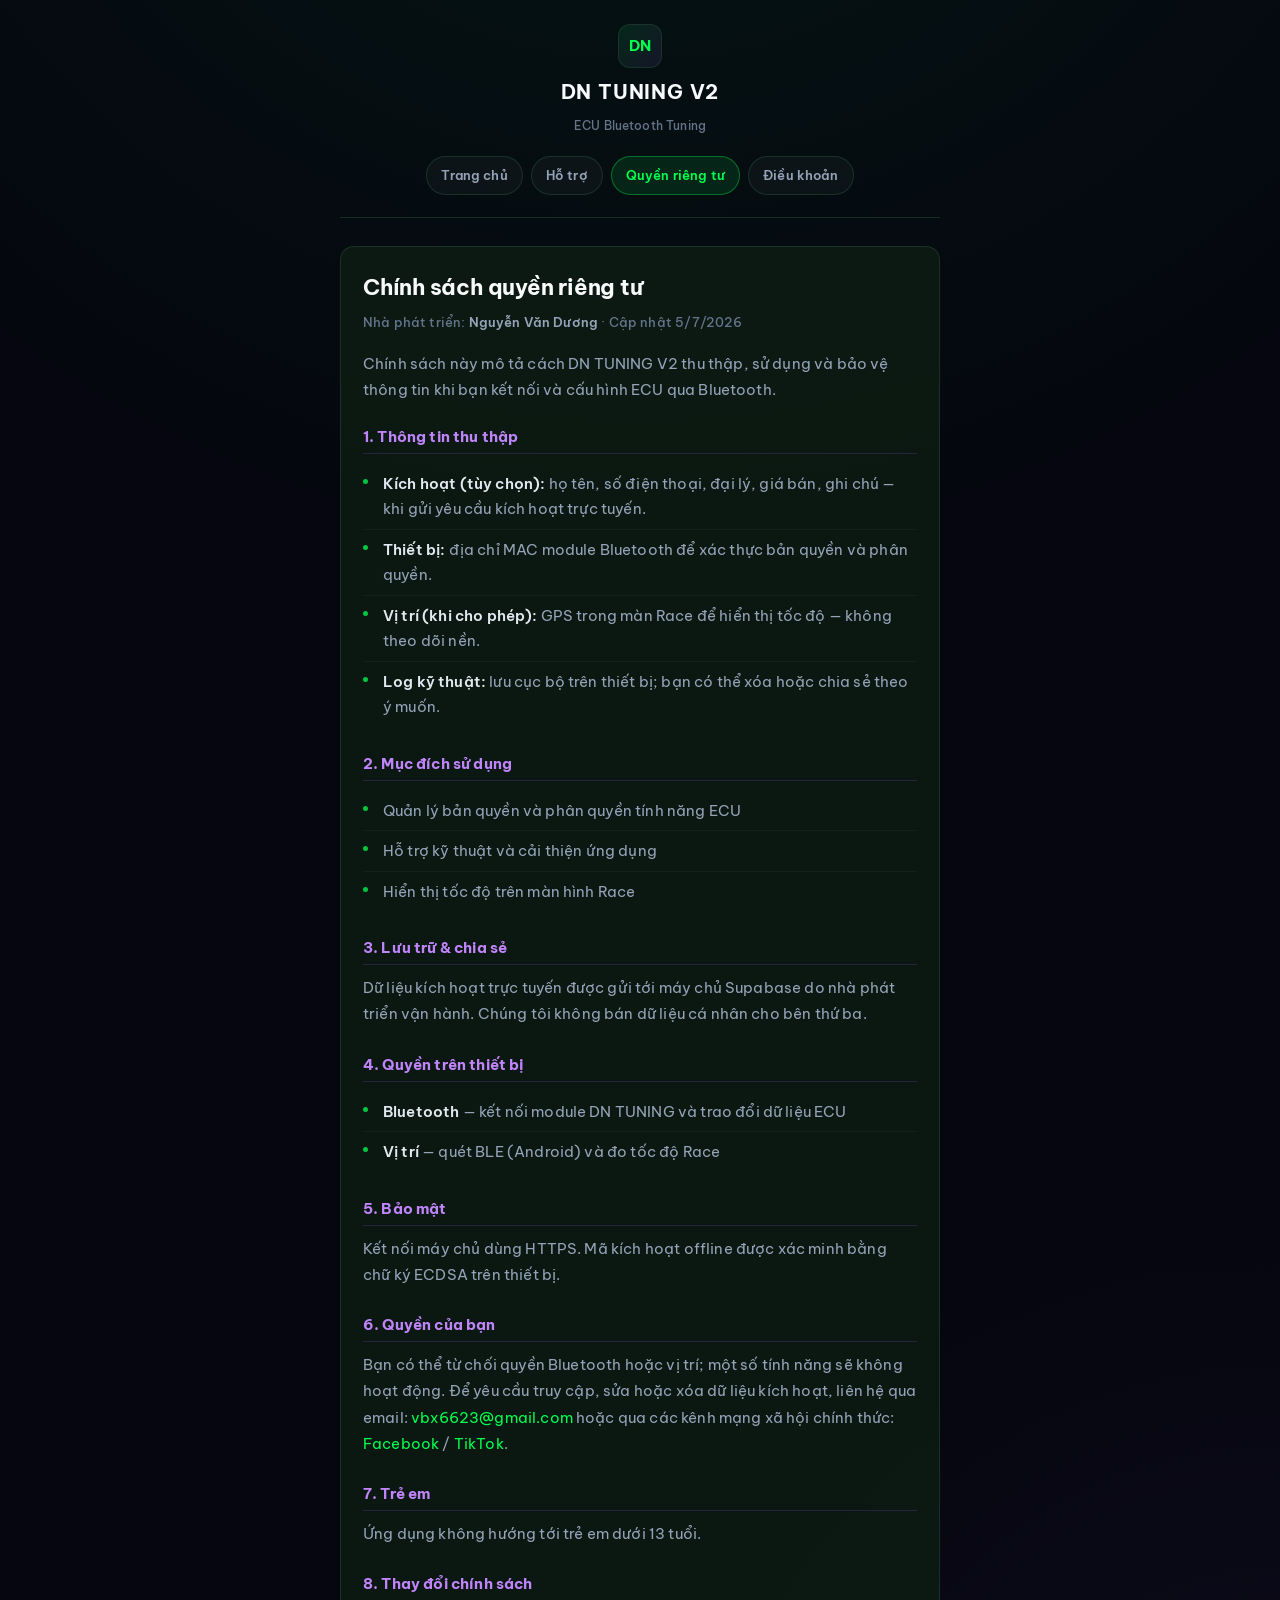
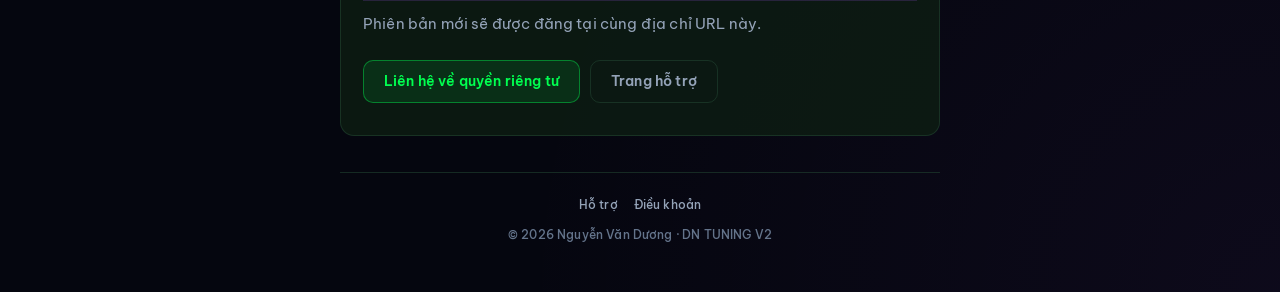
==== privacy-policy.html @ cc3b2eee "feat(social): add Facebook and TikTok links to legal and support pages" ====
<!DOCTYPE html>
<html lang="vi">
<head>
  <meta charset="UTF-8" />
  <meta name="viewport" content="width=device-width, initial-scale=1" />
  <meta name="description" content="Chính sách quyền riêng tư — DN TUNING V2" />
  <title>Chính sách quyền riêng tư — DN TUNING V2</title>
  <link rel="stylesheet" href="assets/style.css" />
</head>
<body>
  <div class="wrap">
    <header class="site-header">
      <a href="index.html" class="brand">
        <div class="brand-mark">DN</div>
        <span class="brand-name">DN TUNING V2</span>
        <span class="brand-tag">ECU Bluetooth Tuning</span>
      </a>
      <nav class="nav">
        <a href="index.html">Trang chủ</a>
        <a href="support.html">Hỗ trợ</a>
        <a href="privacy-policy.html" class="active">Quyền riêng tư</a>
        <a href="terms-of-use.html">Điều khoản</a>
      </nav>
    </header>

    <main class="card">
      <h1 class="page-title">Chính sách quyền riêng tư</h1>
      <p class="meta">Nhà phát triển: <strong>Nguyễn Văn Dương</strong> · Cập nhật 5/7/2026</p>
      <p class="lead">
        Chính sách này mô tả cách DN TUNING V2 thu thập, sử dụng và bảo vệ thông tin
        khi bạn kết nối và cấu hình ECU qua Bluetooth.
      </p>

      <h2>1. Thông tin thu thập</h2>
      <ul>
        <li><strong>Kích hoạt (tùy chọn):</strong> họ tên, số điện thoại, đại lý, giá bán, ghi chú — khi gửi yêu cầu kích hoạt trực tuyến.</li>
        <li><strong>Thiết bị:</strong> địa chỉ MAC module Bluetooth để xác thực bản quyền và phân quyền.</li>
        <li><strong>Vị trí (khi cho phép):</strong> GPS trong màn Race để hiển thị tốc độ — không theo dõi nền.</li>
        <li><strong>Log kỹ thuật:</strong> lưu cục bộ trên thiết bị; bạn có thể xóa hoặc chia sẻ theo ý muốn.</li>
      </ul>

      <h2>2. Mục đích sử dụng</h2>
      <ul>
        <li>Quản lý bản quyền và phân quyền tính năng ECU</li>
        <li>Hỗ trợ kỹ thuật và cải thiện ứng dụng</li>
        <li>Hiển thị tốc độ trên màn hình Race</li>
      </ul>

      <h2>3. Lưu trữ &amp; chia sẻ</h2>
      <p>
        Dữ liệu kích hoạt trực tuyến được gửi tới máy chủ Supabase do nhà phát triển vận hành.
        Chúng tôi không bán dữ liệu cá nhân cho bên thứ ba.
      </p>

      <h2>4. Quyền trên thiết bị</h2>
      <ul>
        <li><strong>Bluetooth</strong> — kết nối module DN TUNING và trao đổi dữ liệu ECU</li>
        <li><strong>Vị trí</strong> — quét BLE (Android) và đo tốc độ Race</li>
      </ul>

      <h2>5. Bảo mật</h2>
      <p>
        Kết nối máy chủ dùng HTTPS. Mã kích hoạt offline được xác minh bằng chữ ký ECDSA trên thiết bị.
      </p>

      <h2>6. Quyền của bạn</h2>
      <p>
        Bạn có thể từ chối quyền Bluetooth hoặc vị trí; một số tính năng sẽ không hoạt động.
        Để yêu cầu truy cập, sửa hoặc xóa dữ liệu kích hoạt, liên hệ qua email:
        <a href="mailto:vbx6623@gmail.com">vbx6623@gmail.com</a> hoặc qua các kênh mạng xã hội chính thức:
        <a href="https://www.facebook.com/share/1Fj2tzWj4P/?mibextid=wwXIfr" target="_blank">Facebook</a> / 
        <a href="https://www.tiktok.com/@duongthatthax?_r=1&_t=ZS-97rjvl7gV2O" target="_blank">TikTok</a>.
      </p>

      <h2>7. Trẻ em</h2>
      <p>Ứng dụng không hướng tới trẻ em dưới 13 tuổi.</p>

      <h2>8. Thay đổi chính sách</h2>
      <p>Phiên bản mới sẽ được đăng tại cùng địa chỉ URL này.</p>

      <div class="cta-row">
        <a class="btn btn-primary" href="mailto:vbx6623@gmail.com?subject=DN%20TUNING%20V2%20%E2%80%94%20Privacy">Liên hệ về quyền riêng tư</a>
        <a class="btn btn-ghost" href="support.html">Trang hỗ trợ</a>
      </div>
    </main>

    <footer class="site-footer">
      <div class="footer-links">
        <a href="support.html">Hỗ trợ</a>
        <a href="terms-of-use.html">Điều khoản</a>
      </div>
      © 2026 Nguyễn Văn Dương · DN TUNING V2
    </footer>
  </div>
</body>
</html>
---- assets/style.css ----
@import url("https://fonts.googleapis.com/css2?family=Be+Vietnam+Pro:ital,wght@0,400;0,500;0,600;0,700;1,400&display=swap");

:root {
  --bg: #05060f;
  --bg-card: rgba(13, 28, 19, 0.88);
  --border: rgba(35, 72, 51, 0.55);
  --text: #e2e8f0;
  --text-muted: #94a3b8;
  --text-dim: #64748b;
  --green: #00ff50;
  --green-dim: rgba(0, 255, 80, 0.1);
  --purple: #a855f7;
  --purple-dim: rgba(168, 85, 247, 0.1);
  --radius: 14px;
  --max: 640px;
}

*, *::before, *::after { box-sizing: border-box; }

html {
  scroll-behavior: smooth;
  -webkit-text-size-adjust: 100%;
}

body {
  margin: 0;
  min-height: 100vh;
  font-family: "Be Vietnam Pro", system-ui, -apple-system, "Segoe UI", sans-serif;
  font-size: 16px;
  font-weight: 400;
  line-height: 1.75;
  letter-spacing: 0.01em;
  color: var(--text);
  background: var(--bg);
  background-image:
    radial-gradient(ellipse 80% 50% at 50% -20%, rgba(0, 255, 80, 0.07), transparent),
    radial-gradient(ellipse 60% 40% at 100% 100%, rgba(168, 85, 247, 0.05), transparent);
  -webkit-font-smoothing: antialiased;
  -moz-osx-font-smoothing: grayscale;
  text-rendering: optimizeLegibility;
}

a {
  color: var(--green);
  text-decoration: none;
  transition: color 0.15s, opacity 0.15s;
}
a:hover { color: #4ade80; text-decoration: underline; }

.wrap {
  max-width: var(--max);
  margin: 0 auto;
  padding: 0 20px 48px;
}

/* ── Header ── */
.site-header {
  padding: 24px 0 18px;
  text-align: center;
  border-bottom: 1px solid var(--border);
  margin-bottom: 28px;
}

.brand {
  display: inline-flex;
  flex-direction: column;
  align-items: center;
  gap: 6px;
  text-decoration: none;
  color: inherit;
}
.brand:hover { text-decoration: none; opacity: 1; }

.brand-mark {
  width: 44px;
  height: 44px;
  border-radius: 12px;
  background: linear-gradient(135deg, var(--green-dim), var(--purple-dim));
  border: 1px solid var(--border);
  display: flex;
  align-items: center;
  justify-content: center;
  font-size: 15px;
  font-weight: 700;
  color: var(--green);
  letter-spacing: -0.5px;
}

.brand-name {
  font-size: 1.25rem;
  font-weight: 700;
  letter-spacing: 0.04em;
  color: #f8fafc;
}
.brand-tag {
  font-size: 0.75rem;
  font-weight: 500;
  color: var(--text-dim);
}

/* ── Nav ── */
.nav {
  display: flex;
  flex-wrap: wrap;
  gap: 8px;
  justify-content: center;
  margin: 20px 0 4px;
}
.nav a {
  padding: 7px 14px;
  border-radius: 999px;
  font-size: 0.8125rem;
  font-weight: 600;
  color: var(--text-muted);
  background: rgba(255, 255, 255, 0.03);
  border: 1px solid var(--border);
  text-decoration: none;
}
.nav a:hover,
.nav a.active {
  color: var(--green);
  border-color: rgba(0, 255, 80, 0.35);
  background: var(--green-dim);
  text-decoration: none;
}

/* ── Card ── */
.card {
  background: var(--bg-card);
  border: 1px solid var(--border);
  border-radius: var(--radius);
  padding: 26px 22px;
  margin-bottom: 20px;
}

.page-title {
  font-size: 1.375rem;
  font-weight: 700;
  color: #f8fafc;
  margin: 0 0 10px;
  line-height: 1.35;
  letter-spacing: -0.01em;
}

.meta {
  font-size: 0.8125rem;
  font-weight: 500;
  color: var(--text-dim);
  margin: 0 0 18px;
  line-height: 1.6;
}
.meta strong { color: var(--text-muted); font-weight: 600; }

.lead {
  font-size: 0.9375rem;
  font-weight: 400;
  color: var(--text-muted);
  margin: 0 0 22px;
  line-height: 1.75;
}

h2 {
  font-size: 0.9375rem;
  font-weight: 700;
  color: #c084fc;
  margin: 26px 0 10px;
  padding-bottom: 6px;
  border-bottom: 1px solid rgba(168, 85, 247, 0.18);
  line-height: 1.4;
}
h2:first-of-type { margin-top: 0; }

p {
  margin: 0 0 14px;
  color: var(--text-muted);
  font-size: 0.9375rem;
  line-height: 1.75;
}

ul {
  margin: 0 0 16px;
  padding: 0;
  list-style: none;
}
ul li {
  position: relative;
  padding: 7px 0 7px 20px;
  color: var(--text-muted);
  font-size: 0.9375rem;
  line-height: 1.7;
  border-bottom: 1px solid rgba(255, 255, 255, 0.04);
}
ul li:last-child { border-bottom: none; }
ul li::before {
  content: "";
  position: absolute;
  left: 0;
  top: 15px;
  width: 5px;
  height: 5px;
  border-radius: 50%;
  background: var(--green);
  opacity: 0.75;
}
ul li strong { color: var(--text); font-weight: 600; }

/* ── Home link cards ── */
.link-grid {
  display: grid;
  gap: 10px;
  margin: 22px 0;
}
@media (min-width: 480px) {
  .link-grid { grid-template-columns: 1fr 1fr; }
}

.link-card {
  display: block;
  padding: 16px 18px;
  border-radius: 12px;
  border: 1px solid var(--border);
  background: rgba(255, 255, 255, 0.02);
  text-decoration: none;
  transition: border-color 0.15s, background 0.15s;
}
.link-card:hover {
  border-color: rgba(0, 255, 80, 0.35);
  background: var(--green-dim);
  text-decoration: none;
}
.link-card-title {
  font-size: 0.9375rem;
  font-weight: 700;
  color: #f1f5f9;
  margin-bottom: 4px;
  line-height: 1.4;
}
.link-card-desc {
  font-size: 0.8125rem;
  font-weight: 400;
  color: var(--text-dim);
  line-height: 1.55;
}

/* ── Buttons ── */
.cta-row {
  display: flex;
  flex-wrap: wrap;
  gap: 10px;
  margin: 22px 0 6px;
}
.btn {
  display: inline-flex;
  align-items: center;
  justify-content: center;
  padding: 11px 20px;
  border-radius: 10px;
  font-family: inherit;
  font-size: 0.875rem;
  font-weight: 600;
  line-height: 1.4;
  text-decoration: none;
  transition: background 0.15s, border-color 0.15s;
  cursor: pointer;
}
.btn:hover { text-decoration: none; }
.btn-primary {
  background: var(--green-dim);
  border: 1px solid rgba(0, 255, 80, 0.4);
  color: var(--green);
}
.btn-primary:hover {
  background: rgba(0, 255, 80, 0.16);
  border-color: rgba(0, 255, 80, 0.55);
  color: #4ade80;
}
.btn-ghost {
  background: transparent;
  border: 1px solid var(--border);
  color: var(--text-muted);
}
.btn-ghost:hover {
  border-color: rgba(148, 163, 184, 0.4);
  color: var(--text);
}

.info-box {
  padding: 14px 16px;
  border-radius: 10px;
  background: var(--purple-dim);
  border: 1px solid rgba(168, 85, 247, 0.22);
  font-size: 0.875rem;
  font-weight: 400;
  color: var(--text-muted);
  line-height: 1.7;
  margin: 16px 0;
}
.info-box strong { color: #c084fc; font-weight: 600; }

/* ── Footer ── */
.site-footer {
  margin-top: 36px;
  padding-top: 22px;
  border-top: 1px solid var(--border);
  text-align: center;
  font-size: 0.75rem;
  font-weight: 500;
  color: var(--text-dim);
  line-height: 1.6;
}
.site-footer a { color: var(--text-muted); }
.footer-links {
  display: flex;
  flex-wrap: wrap;
  justify-content: center;
  gap: 6px 16px;
  margin-bottom: 10px;
}
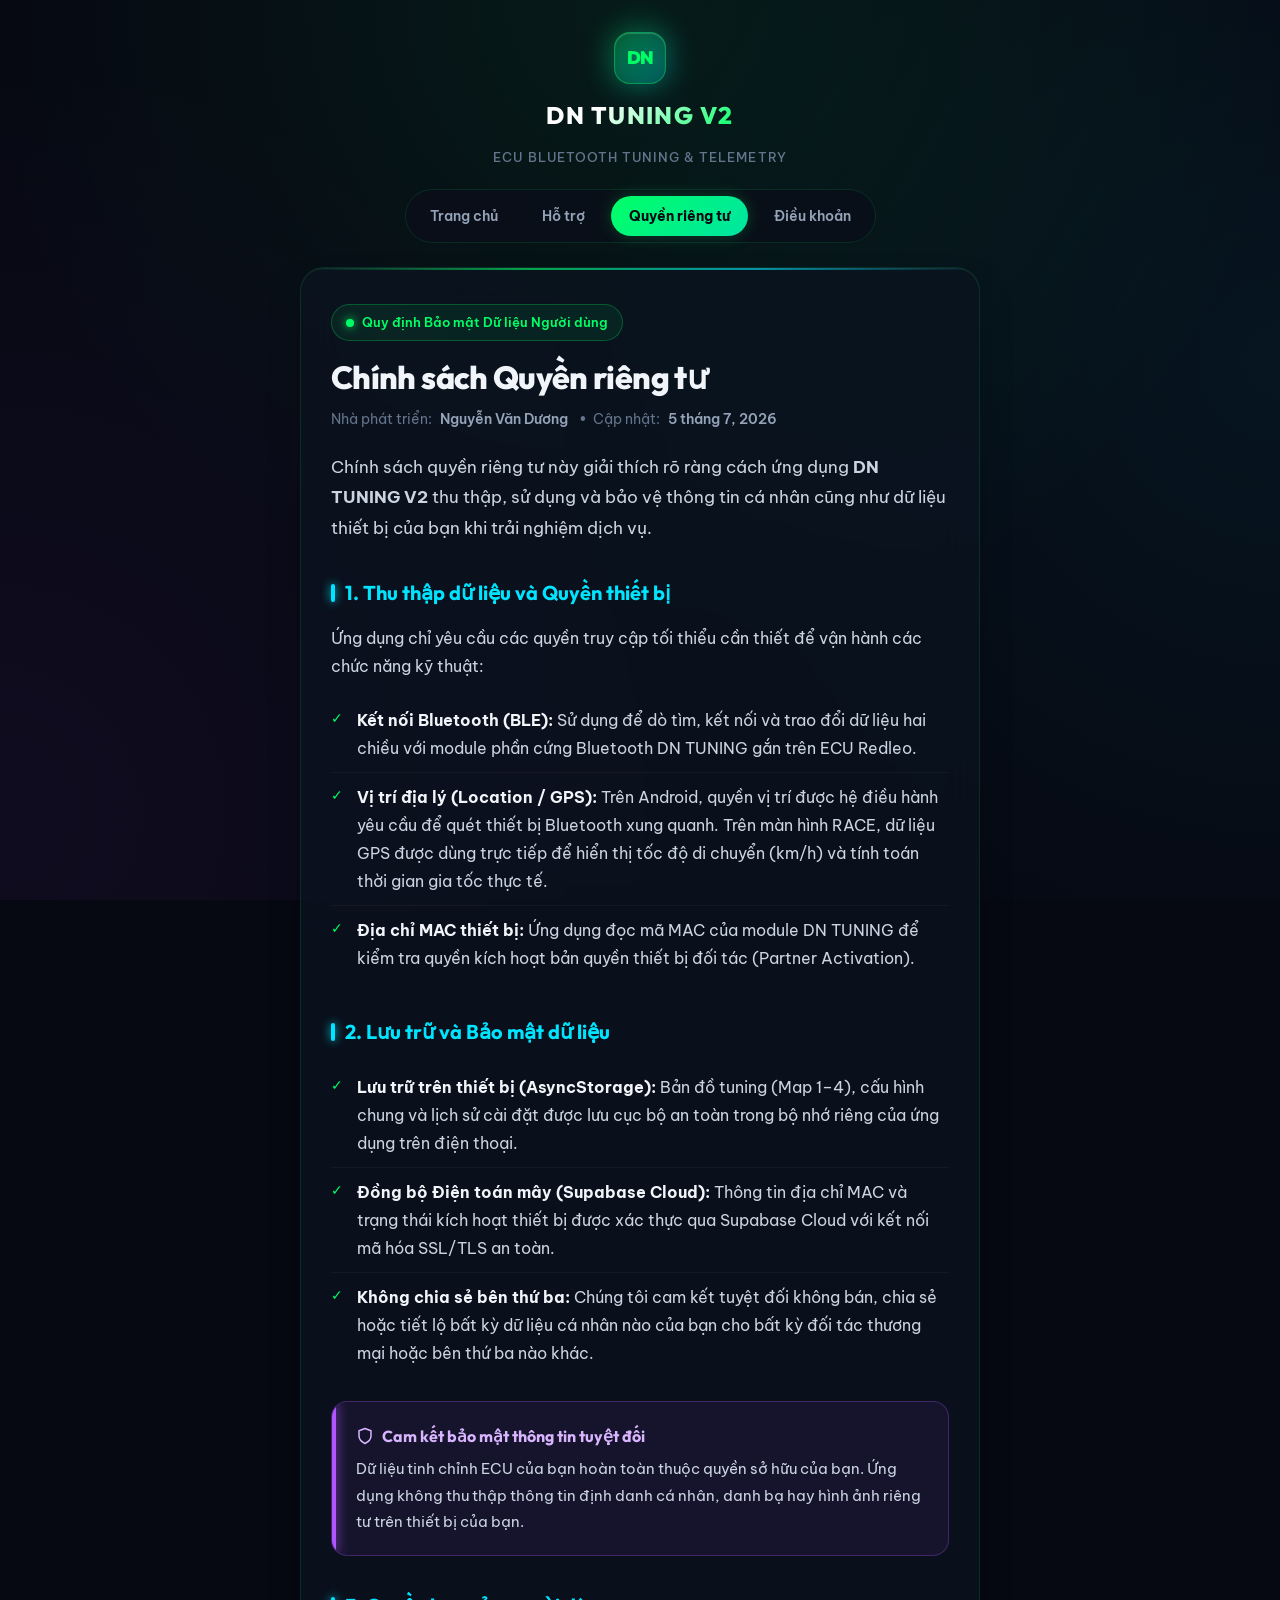
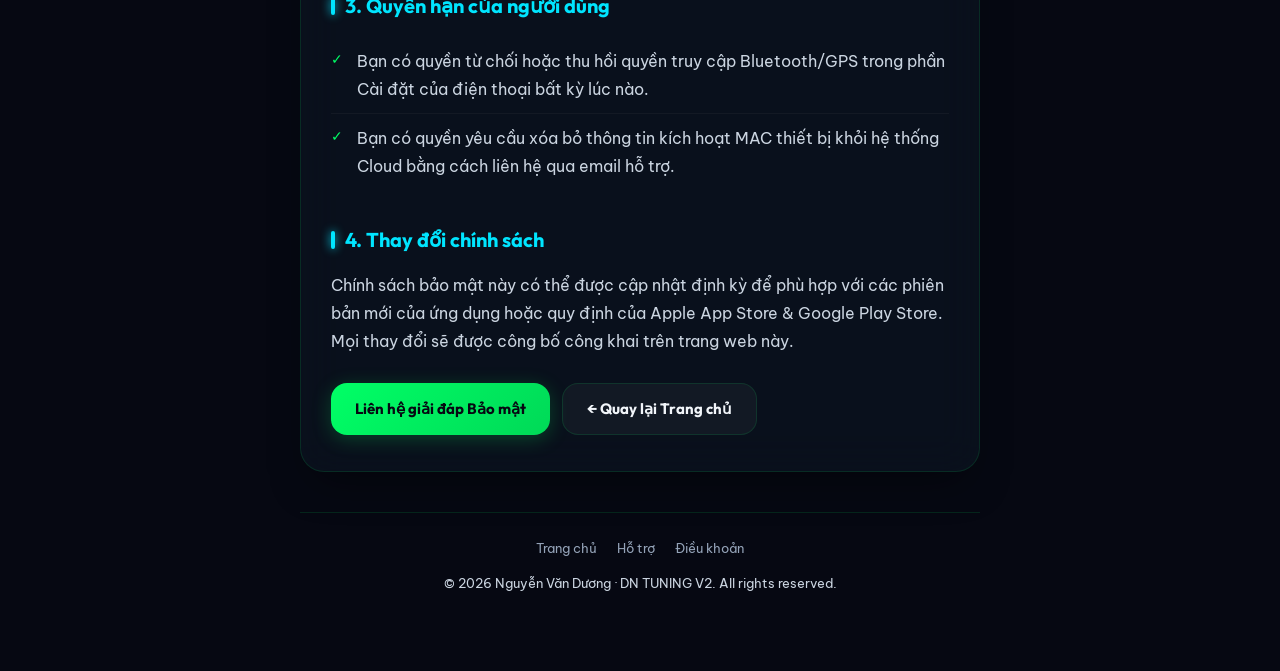
==== commit 1ce64872: "style(legal): redesign legal site with Cyberpunk Dark Mode, glassmorphism, and responsive typography" ====
--- a/privacy-policy.html
+++ b/privacy-policy.html
@@ -2,18 +2,21 @@
 <html lang="vi">
 <head>
   <meta charset="UTF-8" />
-  <meta name="viewport" content="width=device-width, initial-scale=1" />
-  <meta name="description" content="Chính sách quyền riêng tư — DN TUNING V2" />
-  <title>Chính sách quyền riêng tư — DN TUNING V2</title>
+  <meta name="viewport" content="width=device-width, initial-scale=1.0" />
+  <meta name="description" content="Chính sách quyền riêng tư và quy định bảo mật dữ liệu — DN TUNING V2" />
+  <title>Chính sách Quyền riêng tư — DN TUNING V2</title>
   <link rel="stylesheet" href="assets/style.css" />
 </head>
 <body>
   <div class="wrap">
     <header class="site-header">
       <a href="index.html" class="brand">
-        <div class="brand-mark">DN</div>
+        <div class="brand-mark-wrapper">
+          <div class="brand-mark-glow"></div>
+          <div class="brand-mark">DN</div>
+        </div>
         <span class="brand-name">DN TUNING V2</span>
-        <span class="brand-tag">ECU Bluetooth Tuning</span>
+        <span class="brand-tag">ECU Bluetooth Tuning &amp; Telemetry</span>
       </a>
       <nav class="nav">
         <a href="index.html">Trang chủ</a>
@@ -24,72 +27,89 @@
     </header>
 
     <main class="card">
-      <h1 class="page-title">Chính sách quyền riêng tư</h1>
-      <p class="meta">Nhà phát triển: <strong>Nguyễn Văn Dương</strong> · Cập nhật 5/7/2026</p>
-      <p class="lead">
-        Chính sách này mô tả cách DN TUNING V2 thu thập, sử dụng và bảo vệ thông tin
-        khi bạn kết nối và cấu hình ECU qua Bluetooth.
+      <div class="status-badge">
+        <div class="status-dot"></div>
+        <span>Quy định Bảo mật Dữ liệu Người dùng</span>
+      </div>
+
+      <h1 class="page-title">Chính sách Quyền riêng tư</h1>
+      <p class="meta">
+        Nhà phát triển: <strong>Nguyễn Văn Dương</strong> &nbsp;•&nbsp; Cập nhật: <strong>5 tháng 7, 2026</strong>
       </p>
 
-      <h2>1. Thông tin thu thập</h2>
+      <p class="lead">
+        Chính sách quyền riêng tư này giải thích rõ ràng cách ứng dụng <strong>DN TUNING V2</strong> thu thập, 
+        sử dụng và bảo vệ thông tin cá nhân cũng như dữ liệu thiết bị của bạn khi trải nghiệm dịch vụ.
+      </p>
+
+      <h2>1. Thu thập dữ liệu và Quyền thiết bị</h2>
+      <p>Ứng dụng chỉ yêu cầu các quyền truy cập tối thiểu cần thiết để vận hành các chức năng kỹ thuật:</p>
       <ul>
-        <li><strong>Kích hoạt (tùy chọn):</strong> họ tên, số điện thoại, đại lý, giá bán, ghi chú — khi gửi yêu cầu kích hoạt trực tuyến.</li>
-        <li><strong>Thiết bị:</strong> địa chỉ MAC module Bluetooth để xác thực bản quyền và phân quyền.</li>
-        <li><strong>Vị trí (khi cho phép):</strong> GPS trong màn Race để hiển thị tốc độ — không theo dõi nền.</li>
-        <li><strong>Log kỹ thuật:</strong> lưu cục bộ trên thiết bị; bạn có thể xóa hoặc chia sẻ theo ý muốn.</li>
+        <li>
+          <strong>Kết nối Bluetooth (BLE):</strong> Sử dụng để dò tìm, kết nối và trao đổi dữ liệu hai chiều với module phần cứng Bluetooth DN TUNING gắn trên ECU Redleo.
+        </li>
+        <li>
+          <strong>Vị trí địa lý (Location / GPS):</strong> 
+          Trên Android, quyền vị trí được hệ điều hành yêu cầu để quét thiết bị Bluetooth xung quanh. 
+          Trên màn hình RACE, dữ liệu GPS được dùng trực tiếp để hiển thị tốc độ di chuyển (km/h) và tính toán thời gian gia tốc thực tế.
+        </li>
+        <li>
+          <strong>Địa chỉ MAC thiết bị:</strong> Ứng dụng đọc mã MAC của module DN TUNING để kiểm tra quyền kích hoạt bản quyền thiết bị đối tác (Partner Activation).
+        </li>
       </ul>
 
-      <h2>2. Mục đích sử dụng</h2>
+      <h2>2. Lưu trữ và Bảo mật dữ liệu</h2>
       <ul>
-        <li>Quản lý bản quyền và phân quyền tính năng ECU</li>
-        <li>Hỗ trợ kỹ thuật và cải thiện ứng dụng</li>
-        <li>Hiển thị tốc độ trên màn hình Race</li>
+        <li>
+          <strong>Lưu trữ trên thiết bị (AsyncStorage):</strong> Bản đồ tuning (Map 1–4), cấu hình chung và lịch sử cài đặt được lưu cục bộ an toàn trong bộ nhớ riêng của ứng dụng trên điện thoại.
+        </li>
+        <li>
+          <strong>Đồng bộ Điện toán mây (Supabase Cloud):</strong> Thông tin địa chỉ MAC và trạng thái kích hoạt thiết bị được xác thực qua Supabase Cloud với kết nối mã hóa SSL/TLS an toàn.
+        </li>
+        <li>
+          <strong>Không chia sẻ bên thứ ba:</strong> Chúng tôi cam kết tuyệt đối không bán, chia sẻ hoặc tiết lộ bất kỳ dữ liệu cá nhân nào của bạn cho bất kỳ đối tác thương mại hoặc bên thứ ba nào khác.
+        </li>
       </ul>
 
-      <h2>3. Lưu trữ &amp; chia sẻ</h2>
+      <div class="info-box">
+        <div class="info-box-title">
+          <svg width="18" height="18" viewBox="0 0 24 24" fill="none" stroke="currentColor" stroke-width="2" stroke-linecap="round" stroke-linejoin="round">
+            <path d="M12 22s8-4 8-10V5l-8-3-8 3v7c0 6 8 10 8 10z"></path>
+          </svg>
+          Cam kết bảo mật thông tin tuyệt đối
+        </div>
+        <p>
+          Dữ liệu tinh chỉnh ECU của bạn hoàn toàn thuộc quyền sở hữu của bạn. Ứng dụng không thu thập thông tin định danh cá nhân, danh bạ hay hình ảnh riêng tư trên thiết bị của bạn.
+        </p>
+      </div>
+
+      <h2>3. Quyền hạn của người dùng</h2>
+      <ul>
+        <li>Bạn có quyền từ chối hoặc thu hồi quyền truy cập Bluetooth/GPS trong phần Cài đặt của điện thoại bất kỳ lúc nào.</li>
+        <li>Bạn có quyền yêu cầu xóa bỏ thông tin kích hoạt MAC thiết bị khỏi hệ thống Cloud bằng cách liên hệ qua email hỗ trợ.</li>
+      </ul>
+
+      <h2>4. Thay đổi chính sách</h2>
       <p>
-        Dữ liệu kích hoạt trực tuyến được gửi tới máy chủ Supabase do nhà phát triển vận hành.
-        Chúng tôi không bán dữ liệu cá nhân cho bên thứ ba.
+        Chính sách bảo mật này có thể được cập nhật định kỳ để phù hợp với các phiên bản mới của ứng dụng hoặc quy định của Apple App Store &amp; Google Play Store. 
+        Mọi thay đổi sẽ được công bố công khai trên trang web này.
       </p>
 
-      <h2>4. Quyền trên thiết bị</h2>
-      <ul>
-        <li><strong>Bluetooth</strong> — kết nối module DN TUNING và trao đổi dữ liệu ECU</li>
-        <li><strong>Vị trí</strong> — quét BLE (Android) và đo tốc độ Race</li>
-      </ul>
-
-      <h2>5. Bảo mật</h2>
-      <p>
-        Kết nối máy chủ dùng HTTPS. Mã kích hoạt offline được xác minh bằng chữ ký ECDSA trên thiết bị.
-      </p>
-
-      <h2>6. Quyền của bạn</h2>
-      <p>
-        Bạn có thể từ chối quyền Bluetooth hoặc vị trí; một số tính năng sẽ không hoạt động.
-        Để yêu cầu truy cập, sửa hoặc xóa dữ liệu kích hoạt, liên hệ qua email:
-        <a href="mailto:vbx6623@gmail.com">vbx6623@gmail.com</a> hoặc qua các kênh mạng xã hội chính thức:
-        <a href="https://www.facebook.com/share/1Fj2tzWj4P/?mibextid=wwXIfr" target="_blank">Facebook</a> / 
-        <a href="https://www.tiktok.com/@duongthatthax?_r=1&_t=ZS-97rjvl7gV2O" target="_blank">TikTok</a>.
-      </p>
-
-      <h2>7. Trẻ em</h2>
-      <p>Ứng dụng không hướng tới trẻ em dưới 13 tuổi.</p>
-
-      <h2>8. Thay đổi chính sách</h2>
-      <p>Phiên bản mới sẽ được đăng tại cùng địa chỉ URL này.</p>
-
       <div class="cta-row">
-        <a class="btn btn-primary" href="mailto:vbx6623@gmail.com?subject=DN%20TUNING%20V2%20%E2%80%94%20Privacy">Liên hệ về quyền riêng tư</a>
-        <a class="btn btn-ghost" href="support.html">Trang hỗ trợ</a>
+        <a class="btn btn-primary" href="mailto:vbx6623@gmail.com?subject=DN%20TUNING%20V2%20%E2%80%94%20H%E1%BB%8fi%20d%C3%A1p%20B%E1%BA%A3o%20m%E1%BA%B7t">
+          Liên hệ giải đáp Bảo mật
+        </a>
+        <a class="btn btn-ghost" href="index.html">← Quay lại Trang chủ</a>
       </div>
     </main>
 
     <footer class="site-footer">
       <div class="footer-links">
+        <a href="index.html">Trang chủ</a>
         <a href="support.html">Hỗ trợ</a>
         <a href="terms-of-use.html">Điều khoản</a>
       </div>
-      © 2026 Nguyễn Văn Dương · DN TUNING V2
+      <p>© 2026 Nguyễn Văn Dương · DN TUNING V2. All rights reserved.</p>
     </footer>
   </div>
 </body>
--- a/assets/style.css
+++ b/assets/style.css
@@ -1,21 +1,40 @@
-@import url("https://fonts.googleapis.com/css2?family=Be+Vietnam+Pro:ital,wght@0,400;0,500;0,600;0,700;1,400&display=swap");
+@import url("https://fonts.googleapis.com/css2?family=Be+Vietnam+Pro:ital,wght@0,300;0,400;0,500;0,600;0,700;1,400&family=Outfit:wght@400;500;600;700;800;900&display=swap");
 
 :root {
-  --bg: #05060f;
-  --bg-card: rgba(13, 28, 19, 0.88);
-  --border: rgba(35, 72, 51, 0.55);
-  --text: #e2e8f0;
+  --bg-deep: #060812;
+  --bg-surface: #0a0e1a;
+  --bg-card: rgba(12, 20, 32, 0.72);
+  --bg-card-hover: rgba(16, 28, 44, 0.85);
+  --border-subtle: rgba(0, 255, 102, 0.12);
+  --border-active: rgba(0, 255, 102, 0.38);
+  --border-cyan: rgba(0, 229, 255, 0.35);
+  
+  --text-main: #f1f5f9;
+  --text-body: #cbd5e1;
   --text-muted: #94a3b8;
   --text-dim: #64748b;
-  --green: #00ff50;
-  --green-dim: rgba(0, 255, 80, 0.1);
-  --purple: #a855f7;
-  --purple-dim: rgba(168, 85, 247, 0.1);
-  --radius: 14px;
-  --max: 640px;
-}
-
-*, *::before, *::after { box-sizing: border-box; }
+  
+  --neon-green: #00ff66;
+  --neon-green-glow: rgba(0, 255, 102, 0.22);
+  --neon-cyan: #00e5ff;
+  --neon-cyan-glow: rgba(0, 229, 255, 0.22);
+  --neon-purple: #b055ff;
+  --neon-purple-glow: rgba(176, 85, 255, 0.22);
+  
+  --radius-sm: 10px;
+  --radius-md: 16px;
+  --radius-lg: 24px;
+  --radius-pill: 9999px;
+  --max-width: 720px;
+  --font-head: 'Outfit', sans-serif;
+  --font-body: 'Be Vietnam Pro', system-ui, -apple-system, sans-serif;
+}
+
+*, *::before, *::after {
+  box-sizing: border-box;
+  margin: 0;
+  padding: 0;
+}
 
 html {
   scroll-behavior: smooth;
@@ -23,296 +42,525 @@
 }
 
 body {
-  margin: 0;
   min-height: 100vh;
-  font-family: "Be Vietnam Pro", system-ui, -apple-system, "Segoe UI", sans-serif;
+  font-family: var(--font-body);
   font-size: 16px;
-  font-weight: 400;
   line-height: 1.75;
-  letter-spacing: 0.01em;
-  color: var(--text);
-  background: var(--bg);
-  background-image:
-    radial-gradient(ellipse 80% 50% at 50% -20%, rgba(0, 255, 80, 0.07), transparent),
-    radial-gradient(ellipse 60% 40% at 100% 100%, rgba(168, 85, 247, 0.05), transparent);
+  color: var(--text-body);
+  background-color: var(--bg-deep);
+  background-image: 
+    radial-gradient(circle at 50% 0%, rgba(0, 255, 102, 0.08) 0%, transparent 60%),
+    radial-gradient(circle at 100% 40%, rgba(0, 229, 255, 0.06) 0%, transparent 50%),
+    radial-gradient(circle at 0% 90%, rgba(176, 85, 255, 0.06) 0%, transparent 50%);
+  background-attachment: fixed;
   -webkit-font-smoothing: antialiased;
   -moz-osx-font-smoothing: grayscale;
-  text-rendering: optimizeLegibility;
-}
-
-a {
-  color: var(--green);
-  text-decoration: none;
-  transition: color 0.15s, opacity 0.15s;
-}
-a:hover { color: #4ade80; text-decoration: underline; }
+  padding-bottom: 60px;
+}
+
+/* Custom Scrollbar */
+::-webkit-scrollbar {
+  width: 8px;
+}
+::-webkit-scrollbar-track {
+  background: var(--bg-deep);
+}
+::-webkit-scrollbar-thumb {
+  background: rgba(0, 255, 102, 0.2);
+  border-radius: 4px;
+}
+::-webkit-scrollbar-thumb:hover {
+  background: rgba(0, 255, 102, 0.4);
+}
 
 .wrap {
-  max-width: var(--max);
+  max-width: var(--max-width);
   margin: 0 auto;
-  padding: 0 20px 48px;
-}
-
-/* ── Header ── */
+  padding: 0 20px;
+}
+
+/* ── HEADER & NAVIGATION ── */
 .site-header {
-  padding: 24px 0 18px;
-  text-align: center;
-  border-bottom: 1px solid var(--border);
+  padding: 32px 0 24px;
+  display: flex;
+  flex-direction: column;
+  align-items: center;
+  gap: 20px;
+}
+
+.brand {
+  display: flex;
+  flex-direction: column;
+  align-items: center;
+  gap: 10px;
+  text-decoration: none;
+  group: brand;
+}
+
+.brand-mark-wrapper {
+  position: relative;
+  display: flex;
+  align-items: center;
+  justify-content: center;
+}
+
+.brand-mark-glow {
+  position: absolute;
+  width: 58px;
+  height: 58px;
+  border-radius: 20px;
+  background: linear-gradient(135deg, var(--neon-green), var(--neon-cyan));
+  opacity: 0.35;
+  filter: blur(14px);
+  animation: pulseGlow 3s ease-in-out infinite alternate;
+}
+
+@keyframes pulseGlow {
+  0% { transform: scale(0.9); opacity: 0.25; }
+  100% { transform: scale(1.15); opacity: 0.5; }
+}
+
+.brand-mark {
+  position: relative;
+  width: 52px;
+  height: 52px;
+  border-radius: 16px;
+  background: linear-gradient(135deg, rgba(0, 255, 102, 0.15), rgba(0, 229, 255, 0.15));
+  border: 1px solid var(--border-active);
+  backdrop-filter: blur(12px);
+  display: flex;
+  align-items: center;
+  justify-content: center;
+  font-family: var(--font-head);
+  font-size: 18px;
+  font-weight: 900;
+  color: var(--neon-green);
+  letter-spacing: -0.5px;
+  box-shadow: inset 0 1px 1px rgba(255, 255, 255, 0.2);
+}
+
+.brand-name {
+  font-family: var(--font-head);
+  font-size: 1.5rem;
+  font-weight: 800;
+  letter-spacing: 0.06em;
+  background: linear-gradient(135deg, #ffffff 30%, var(--neon-green) 100%);
+  -webkit-background-clip: text;
+  -webkit-text-fill-color: transparent;
+}
+
+.brand-tag {
+  font-size: 0.8125rem;
+  font-weight: 500;
+  color: var(--text-dim);
+  letter-spacing: 0.08em;
+  text-transform: uppercase;
+}
+
+.nav {
+  display: flex;
+  flex-wrap: wrap;
+  justify-content: center;
+  gap: 8px;
+  padding: 6px;
+  background: rgba(10, 14, 26, 0.8);
+  border: 1px solid var(--border-subtle);
+  border-radius: var(--radius-pill);
+  backdrop-filter: blur(16px);
+}
+
+.nav a {
+  padding: 8px 18px;
+  border-radius: var(--radius-pill);
+  font-family: var(--font-body);
+  font-size: 0.875rem;
+  font-weight: 600;
+  color: var(--text-muted);
+  text-decoration: none;
+  transition: all 0.2s cubic-bezier(0.4, 0, 0.2, 1);
+}
+
+.nav a:hover {
+  color: var(--text-main);
+  background: rgba(255, 255, 255, 0.05);
+}
+
+.nav a.active {
+  color: var(--bg-deep);
+  font-weight: 700;
+  background: linear-gradient(135deg, var(--neon-green), #00e5a3);
+  box-shadow: 0 0 16px var(--neon-green-glow);
+}
+
+/* ── CARDS & SECTIONS ── */
+.card {
+  position: relative;
+  background: var(--bg-card);
+  border: 1px solid var(--border-subtle);
+  border-radius: var(--radius-lg);
+  padding: 36px 30px;
+  backdrop-filter: blur(20px);
+  -webkit-backdrop-filter: blur(20px);
+  box-shadow: 
+    0 20px 40px -15px rgba(0, 0, 0, 0.5),
+    inset 0 1px 0 rgba(255, 255, 255, 0.05);
+  margin-bottom: 24px;
+  overflow: hidden;
+}
+
+.card::before {
+  content: "";
+  position: absolute;
+  top: 0;
+  left: 0;
+  right: 0;
+  height: 2px;
+  background: linear-gradient(90deg, transparent, var(--neon-green), var(--neon-cyan), transparent);
+  opacity: 0.6;
+}
+
+/* Status Pill Badge */
+.status-badge {
+  display: inline-flex;
+  align-items: center;
+  gap: 8px;
+  padding: 6px 14px;
+  border-radius: var(--radius-pill);
+  background: rgba(0, 255, 102, 0.08);
+  border: 1px solid rgba(0, 255, 102, 0.25);
+  font-size: 0.8125rem;
+  font-weight: 600;
+  color: var(--neon-green);
+  margin-bottom: 16px;
+}
+
+.status-dot {
+  width: 8px;
+  height: 8px;
+  border-radius: 50%;
+  background: var(--neon-green);
+  box-shadow: 0 0 10px var(--neon-green);
+  animation: pulseDot 2s infinite;
+}
+
+@keyframes pulseDot {
+  0% { opacity: 1; transform: scale(1); }
+  50% { opacity: 0.4; transform: scale(0.8); }
+  100% { opacity: 1; transform: scale(1); }
+}
+
+.page-title {
+  font-family: var(--font-head);
+  font-size: 2rem;
+  font-weight: 800;
+  color: var(--text-main);
+  margin-bottom: 10px;
+  line-height: 1.25;
+  letter-spacing: -0.02em;
+}
+
+.meta {
+  font-size: 0.875rem;
+  color: var(--text-dim);
+  margin-bottom: 20px;
+  display: flex;
+  align-items: center;
+  gap: 8px;
+}
+.meta strong {
+  color: var(--text-muted);
+  font-weight: 600;
+}
+
+.lead {
+  font-size: 1.0625rem;
+  font-weight: 400;
+  color: var(--text-body);
   margin-bottom: 28px;
-}
-
-.brand {
-  display: inline-flex;
-  flex-direction: column;
-  align-items: center;
-  gap: 6px;
-  text-decoration: none;
-  color: inherit;
-}
-.brand:hover { text-decoration: none; opacity: 1; }
-
-.brand-mark {
+  line-height: 1.8;
+}
+
+/* ── FEATURE / LINK GRID ── */
+.link-grid {
+  display: grid;
+  gap: 16px;
+  margin: 28px 0;
+}
+
+@media (min-width: 540px) {
+  .link-grid {
+    grid-template-columns: repeat(1, 1fr);
+  }
+}
+
+.link-card {
+  position: relative;
+  display: flex;
+  align-items: flex-start;
+  gap: 18px;
+  padding: 20px 24px;
+  border-radius: var(--radius-md);
+  background: rgba(255, 255, 255, 0.02);
+  border: 1px solid var(--border-subtle);
+  text-decoration: none;
+  transition: all 0.25s cubic-bezier(0.4, 0, 0.2, 1);
+}
+
+.link-card:hover {
+  border-color: var(--border-active);
+  background: var(--bg-card-hover);
+  transform: translateY(-2px);
+  box-shadow: 0 12px 24px -8px rgba(0, 255, 102, 0.15);
+}
+
+.link-card-icon {
   width: 44px;
   height: 44px;
   border-radius: 12px;
-  background: linear-gradient(135deg, var(--green-dim), var(--purple-dim));
-  border: 1px solid var(--border);
-  display: flex;
-  align-items: center;
-  justify-content: center;
-  font-size: 15px;
+  background: rgba(0, 255, 102, 0.1);
+  border: 1px solid rgba(0, 255, 102, 0.2);
+  display: flex;
+  align-items: center;
+  justify-content: center;
+  color: var(--neon-green);
+  flex-shrink: 0;
+  transition: all 0.25s ease;
+}
+
+.link-card:hover .link-card-icon {
+  background: var(--neon-green);
+  color: var(--bg-deep);
+  box-shadow: 0 0 16px var(--neon-green-glow);
+}
+
+.link-card-body {
+  flex: 1;
+}
+
+.link-card-title {
+  font-family: var(--font-head);
+  font-size: 1.125rem;
   font-weight: 700;
-  color: var(--green);
-  letter-spacing: -0.5px;
-}
-
-.brand-name {
+  color: var(--text-main);
+  margin-bottom: 4px;
+  display: flex;
+  align-items: center;
+  justify-content: space-between;
+}
+
+.link-card-arrow {
+  color: var(--text-dim);
+  transition: transform 0.2s ease, color 0.2s ease;
+}
+.link-card:hover .link-card-arrow {
+  transform: translateX(4px);
+  color: var(--neon-green);
+}
+
+.link-card-desc {
+  font-size: 0.875rem;
+  color: var(--text-muted);
+  line-height: 1.6;
+}
+
+/* ── BUTTONS ── */
+.cta-row {
+  display: flex;
+  flex-wrap: wrap;
+  gap: 12px;
+  margin-top: 28px;
+}
+
+.btn {
+  display: inline-flex;
+  align-items: center;
+  justify-content: center;
+  gap: 10px;
+  padding: 12px 24px;
+  border-radius: var(--radius-md);
+  font-family: var(--font-head);
+  font-size: 0.9375rem;
+  font-weight: 700;
+  text-decoration: none;
+  cursor: pointer;
+  transition: all 0.2s cubic-bezier(0.4, 0, 0.2, 1);
+}
+
+.btn-primary {
+  background: linear-gradient(135deg, var(--neon-green), #00d957);
+  color: var(--bg-deep);
+  box-shadow: 0 4px 20px var(--neon-green-glow);
+}
+
+.btn-primary:hover {
+  transform: translateY(-2px);
+  box-shadow: 0 8px 28px rgba(0, 255, 102, 0.35);
+  color: var(--bg-deep);
+  text-decoration: none;
+}
+
+.btn-ghost {
+  background: rgba(255, 255, 255, 0.04);
+  border: 1px solid var(--border-subtle);
+  color: var(--text-main);
+}
+
+.btn-ghost:hover {
+  background: rgba(255, 255, 255, 0.08);
+  border-color: rgba(255, 255, 255, 0.2);
+  color: #ffffff;
+  text-decoration: none;
+  transform: translateY(-2px);
+}
+
+/* ── HEADINGS & TEXT STYLES ── */
+h2 {
+  font-family: var(--font-head);
   font-size: 1.25rem;
   font-weight: 700;
-  letter-spacing: 0.04em;
-  color: #f8fafc;
-}
-.brand-tag {
-  font-size: 0.75rem;
-  font-weight: 500;
-  color: var(--text-dim);
-}
-
-/* ── Nav ── */
-.nav {
-  display: flex;
-  flex-wrap: wrap;
-  gap: 8px;
-  justify-content: center;
-  margin: 20px 0 4px;
-}
-.nav a {
-  padding: 7px 14px;
-  border-radius: 999px;
-  font-size: 0.8125rem;
-  font-weight: 600;
-  color: var(--text-muted);
-  background: rgba(255, 255, 255, 0.03);
-  border: 1px solid var(--border);
-  text-decoration: none;
-}
-.nav a:hover,
-.nav a.active {
-  color: var(--green);
-  border-color: rgba(0, 255, 80, 0.35);
-  background: var(--green-dim);
-  text-decoration: none;
-}
-
-/* ── Card ── */
-.card {
-  background: var(--bg-card);
-  border: 1px solid var(--border);
-  border-radius: var(--radius);
-  padding: 26px 22px;
+  color: var(--neon-cyan);
+  margin: 32px 0 14px;
+  display: flex;
+  align-items: center;
+  gap: 10px;
+}
+
+h2::before {
+  content: "";
+  display: inline-block;
+  width: 4px;
+  height: 18px;
+  background: var(--neon-cyan);
+  border-radius: 2px;
+  box-shadow: 0 0 10px var(--neon-cyan);
+}
+
+p {
+  margin-bottom: 16px;
+  color: var(--text-body);
+}
+
+ul, ol {
   margin-bottom: 20px;
-}
-
-.page-title {
-  font-size: 1.375rem;
+  padding-left: 0;
+  list-style: none;
+}
+
+ul li {
+  position: relative;
+  padding: 10px 0 10px 26px;
+  color: var(--text-body);
+  border-bottom: 1px solid rgba(255, 255, 255, 0.04);
+}
+ul li:last-child {
+  border-bottom: none;
+}
+
+ul li::before {
+  content: "✓";
+  position: absolute;
+  left: 0;
+  top: 10px;
+  font-weight: 800;
+  font-size: 14px;
+  color: var(--neon-green);
+}
+
+ul li strong {
+  color: var(--text-main);
+}
+
+ol {
+  counter-reset: custom-counter;
+}
+ol li {
+  counter-increment: custom-counter;
+  position: relative;
+  padding: 10px 0 10px 32px;
+  color: var(--text-body);
+  border-bottom: 1px solid rgba(255, 255, 255, 0.04);
+}
+ol li::before {
+  content: counter(custom-counter);
+  position: absolute;
+  left: 0;
+  top: 10px;
+  width: 22px;
+  height: 22px;
+  border-radius: 50%;
+  background: rgba(0, 229, 255, 0.12);
+  border: 1px solid rgba(0, 229, 255, 0.3);
+  color: var(--neon-cyan);
+  font-size: 12px;
   font-weight: 700;
-  color: #f8fafc;
-  margin: 0 0 10px;
-  line-height: 1.35;
-  letter-spacing: -0.01em;
-}
-
-.meta {
-  font-size: 0.8125rem;
-  font-weight: 500;
-  color: var(--text-dim);
-  margin: 0 0 18px;
-  line-height: 1.6;
-}
-.meta strong { color: var(--text-muted); font-weight: 600; }
-
-.lead {
-  font-size: 0.9375rem;
-  font-weight: 400;
-  color: var(--text-muted);
-  margin: 0 0 22px;
-  line-height: 1.75;
-}
-
-h2 {
-  font-size: 0.9375rem;
-  font-weight: 700;
-  color: #c084fc;
-  margin: 26px 0 10px;
-  padding-bottom: 6px;
-  border-bottom: 1px solid rgba(168, 85, 247, 0.18);
-  line-height: 1.4;
-}
-h2:first-of-type { margin-top: 0; }
-
-p {
-  margin: 0 0 14px;
-  color: var(--text-muted);
-  font-size: 0.9375rem;
-  line-height: 1.75;
-}
-
-ul {
-  margin: 0 0 16px;
-  padding: 0;
-  list-style: none;
-}
-ul li {
-  position: relative;
-  padding: 7px 0 7px 20px;
-  color: var(--text-muted);
-  font-size: 0.9375rem;
-  line-height: 1.7;
-  border-bottom: 1px solid rgba(255, 255, 255, 0.04);
-}
-ul li:last-child { border-bottom: none; }
-ul li::before {
+  display: flex;
+  align-items: center;
+  justify-content: center;
+}
+
+/* ── ALERT & INFO BOX ── */
+.info-box {
+  padding: 20px 24px;
+  border-radius: var(--radius-md);
+  background: rgba(176, 85, 255, 0.08);
+  border: 1px solid rgba(176, 85, 255, 0.28);
+  margin: 24px 0;
+  position: relative;
+  overflow: hidden;
+}
+
+.info-box::before {
   content: "";
   position: absolute;
   left: 0;
-  top: 15px;
-  width: 5px;
-  height: 5px;
-  border-radius: 50%;
-  background: var(--green);
-  opacity: 0.75;
-}
-ul li strong { color: var(--text); font-weight: 600; }
-
-/* ── Home link cards ── */
-.link-grid {
-  display: grid;
-  gap: 10px;
-  margin: 22px 0;
-}
-@media (min-width: 480px) {
-  .link-grid { grid-template-columns: 1fr 1fr; }
-}
-
-.link-card {
-  display: block;
-  padding: 16px 18px;
-  border-radius: 12px;
-  border: 1px solid var(--border);
-  background: rgba(255, 255, 255, 0.02);
-  text-decoration: none;
-  transition: border-color 0.15s, background 0.15s;
-}
-.link-card:hover {
-  border-color: rgba(0, 255, 80, 0.35);
-  background: var(--green-dim);
-  text-decoration: none;
-}
-.link-card-title {
+  top: 0;
+  bottom: 0;
+  width: 4px;
+  background: var(--neon-purple);
+  box-shadow: 0 0 12px var(--neon-purple);
+}
+
+.info-box-title {
+  font-family: var(--font-head);
+  font-size: 1rem;
+  font-weight: 700;
+  color: #d8b4fe;
+  margin-bottom: 6px;
+  display: flex;
+  align-items: center;
+  gap: 8px;
+}
+
+.info-box p {
+  color: var(--text-body);
+  margin-bottom: 0;
   font-size: 0.9375rem;
-  font-weight: 700;
-  color: #f1f5f9;
-  margin-bottom: 4px;
-  line-height: 1.4;
-}
-.link-card-desc {
+}
+
+/* ── FOOTER ── */
+.site-footer {
+  margin-top: 40px;
+  padding-top: 24px;
+  border-top: 1px solid var(--border-subtle);
+  text-align: center;
   font-size: 0.8125rem;
-  font-weight: 400;
   color: var(--text-dim);
-  line-height: 1.55;
-}
-
-/* ── Buttons ── */
-.cta-row {
+}
+
+.footer-links {
   display: flex;
   flex-wrap: wrap;
-  gap: 10px;
-  margin: 22px 0 6px;
-}
-.btn {
-  display: inline-flex;
-  align-items: center;
-  justify-content: center;
-  padding: 11px 20px;
-  border-radius: 10px;
-  font-family: inherit;
-  font-size: 0.875rem;
-  font-weight: 600;
-  line-height: 1.4;
-  text-decoration: none;
-  transition: background 0.15s, border-color 0.15s;
-  cursor: pointer;
-}
-.btn:hover { text-decoration: none; }
-.btn-primary {
-  background: var(--green-dim);
-  border: 1px solid rgba(0, 255, 80, 0.4);
-  color: var(--green);
-}
-.btn-primary:hover {
-  background: rgba(0, 255, 80, 0.16);
-  border-color: rgba(0, 255, 80, 0.55);
-  color: #4ade80;
-}
-.btn-ghost {
-  background: transparent;
-  border: 1px solid var(--border);
+  justify-content: center;
+  gap: 20px;
+  margin-bottom: 12px;
+}
+
+.footer-links a {
   color: var(--text-muted);
-}
-.btn-ghost:hover {
-  border-color: rgba(148, 163, 184, 0.4);
-  color: var(--text);
-}
-
-.info-box {
-  padding: 14px 16px;
-  border-radius: 10px;
-  background: var(--purple-dim);
-  border: 1px solid rgba(168, 85, 247, 0.22);
-  font-size: 0.875rem;
-  font-weight: 400;
-  color: var(--text-muted);
-  line-height: 1.7;
-  margin: 16px 0;
-}
-.info-box strong { color: #c084fc; font-weight: 600; }
-
-/* ── Footer ── */
-.site-footer {
-  margin-top: 36px;
-  padding-top: 22px;
-  border-top: 1px solid var(--border);
-  text-align: center;
-  font-size: 0.75rem;
-  font-weight: 500;
-  color: var(--text-dim);
-  line-height: 1.6;
-}
-.site-footer a { color: var(--text-muted); }
-.footer-links {
-  display: flex;
-  flex-wrap: wrap;
-  justify-content: center;
-  gap: 6px 16px;
-  margin-bottom: 10px;
-}
+  text-decoration: none;
+  transition: color 0.2s ease;
+}
+
+.footer-links a:hover {
+  color: var(--neon-green);
+}
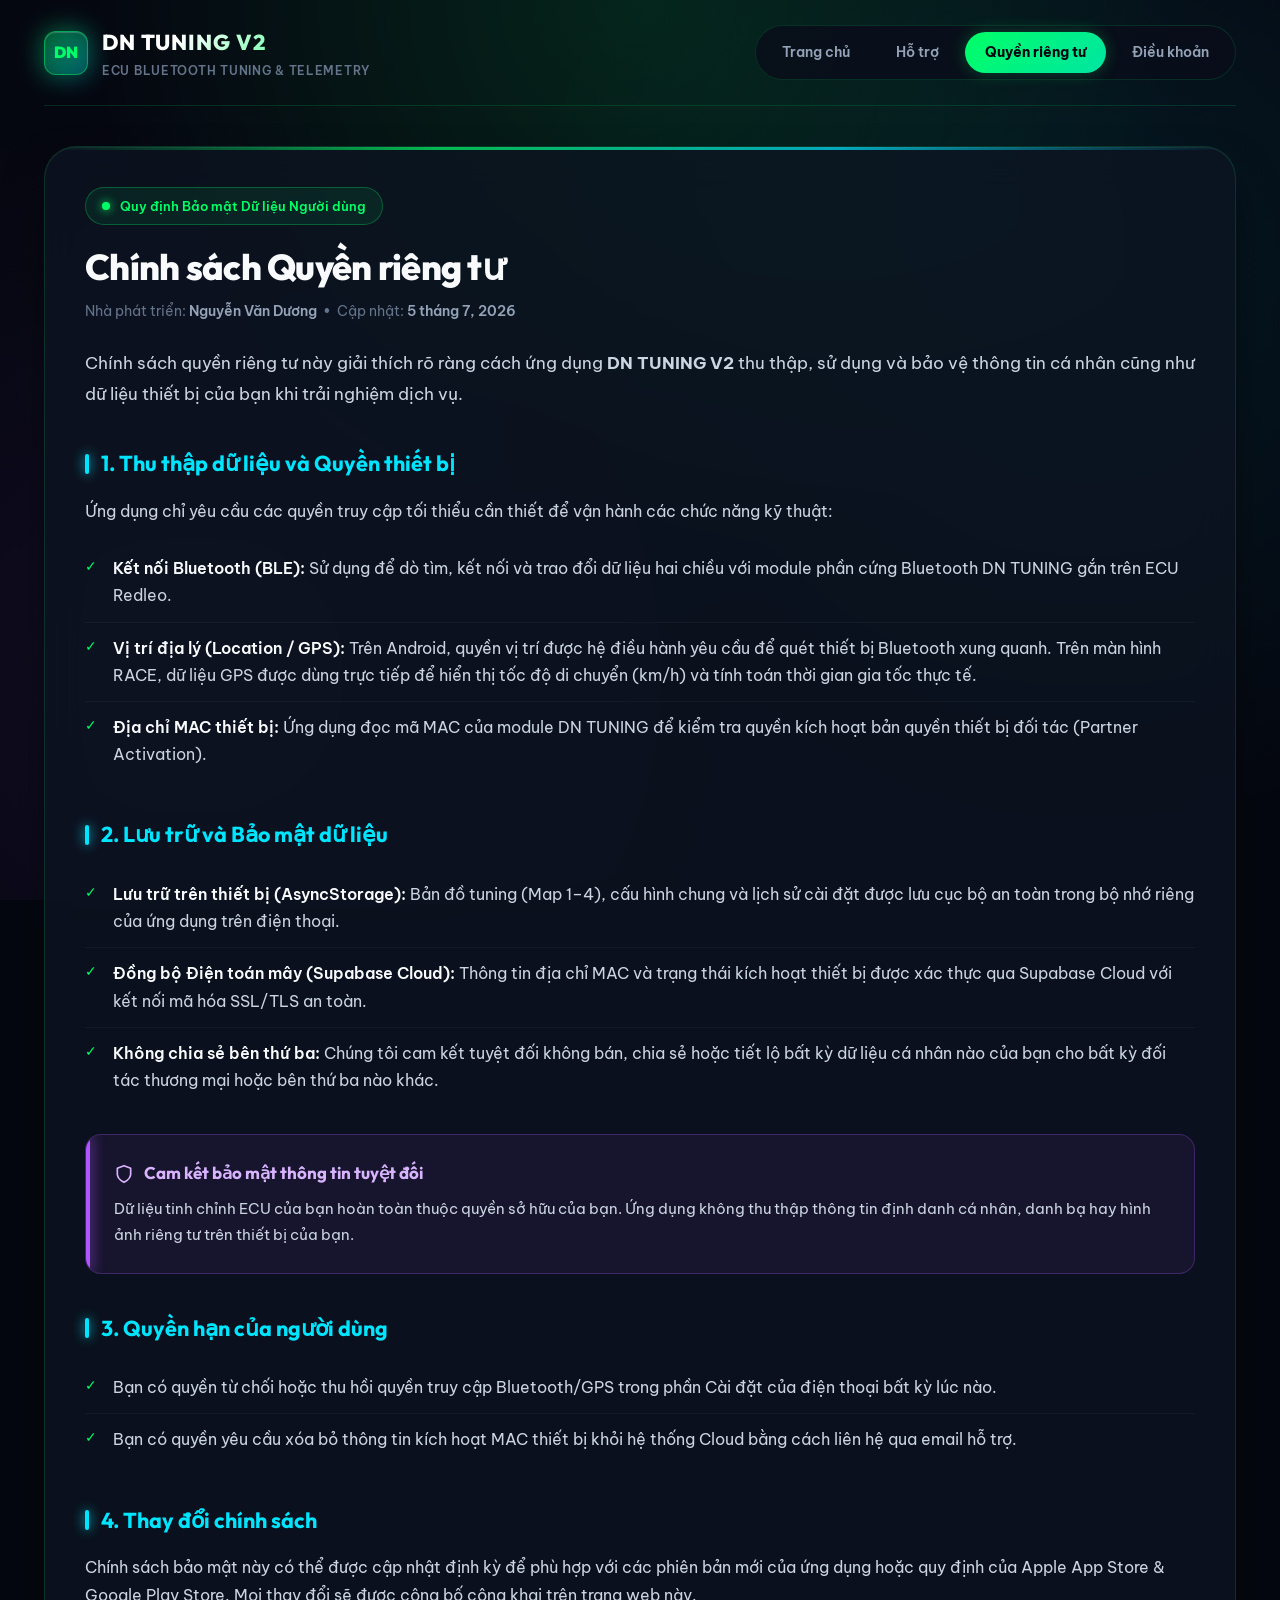
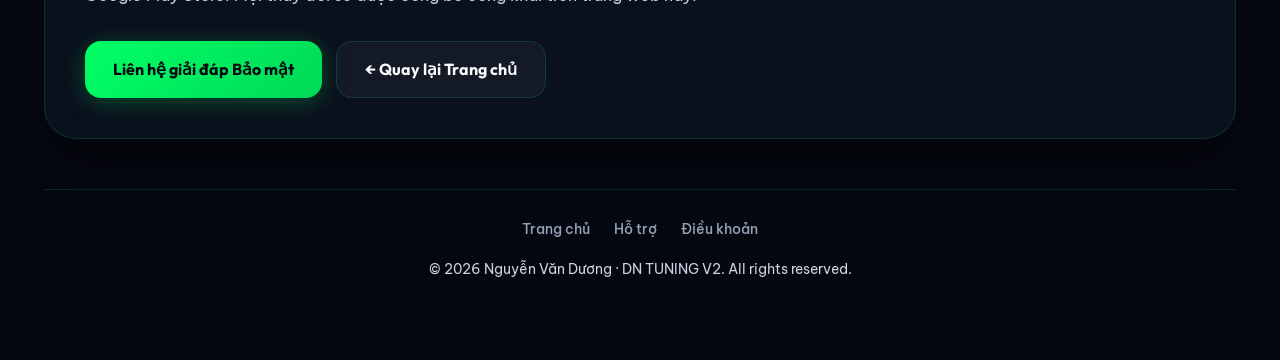
==== commit a7c95066: "style(legal): upgrade desktop responsive layout (1240px width), fix font loading, add hero & module " ====
--- a/privacy-policy.html
+++ b/privacy-policy.html
@@ -5,6 +5,12 @@
   <meta name="viewport" content="width=device-width, initial-scale=1.0" />
   <meta name="description" content="Chính sách quyền riêng tư và quy định bảo mật dữ liệu — DN TUNING V2" />
   <title>Chính sách Quyền riêng tư — DN TUNING V2</title>
+
+  <!-- Google Fonts Preconnect & Stylesheets -->
+  <link rel="preconnect" href="https://fonts.googleapis.com" />
+  <link rel="preconnect" href="https://fonts.gstatic.com" crossorigin />
+  <link href="https://fonts.googleapis.com/css2?family=Be+Vietnam+Pro:ital,wght@0,300;0,400;0,500;0,600;0,700;0,800;0,900;1,400&family=Outfit:wght@400;500;600;700;800;900&display=swap" rel="stylesheet" />
+
   <link rel="stylesheet" href="assets/style.css" />
 </head>
 <body>
@@ -15,8 +21,10 @@
           <div class="brand-mark-glow"></div>
           <div class="brand-mark">DN</div>
         </div>
-        <span class="brand-name">DN TUNING V2</span>
-        <span class="brand-tag">ECU Bluetooth Tuning &amp; Telemetry</span>
+        <div class="brand-info">
+          <span class="brand-name">DN TUNING V2</span>
+          <span class="brand-tag">ECU Bluetooth Tuning &amp; Telemetry</span>
+        </div>
       </a>
       <nav class="nav">
         <a href="index.html">Trang chủ</a>
@@ -73,7 +81,7 @@
 
       <div class="info-box">
         <div class="info-box-title">
-          <svg width="18" height="18" viewBox="0 0 24 24" fill="none" stroke="currentColor" stroke-width="2" stroke-linecap="round" stroke-linejoin="round">
+          <svg width="20" height="20" viewBox="0 0 24 24" fill="none" stroke="currentColor" stroke-width="2" stroke-linecap="round" stroke-linejoin="round">
             <path d="M12 22s8-4 8-10V5l-8-3-8 3v7c0 6 8 10 8 10z"></path>
           </svg>
           Cam kết bảo mật thông tin tuyệt đối
--- a/assets/style.css
+++ b/assets/style.css
@@ -1,33 +1,38 @@
-@import url("https://fonts.googleapis.com/css2?family=Be+Vietnam+Pro:ital,wght@0,300;0,400;0,500;0,600;0,700;1,400&family=Outfit:wght@400;500;600;700;800;900&display=swap");
+@import url("https://fonts.googleapis.com/css2?family=Be+Vietnam+Pro:ital,wght@0,300;0,400;0,500;0,600;0,700;0,800;0,900;1,400&family=Outfit:wght@400;500;600;700;800;900&display=swap");
 
 :root {
-  --bg-deep: #060812;
+  --bg-deep: #050710;
   --bg-surface: #0a0e1a;
-  --bg-card: rgba(12, 20, 32, 0.72);
-  --bg-card-hover: rgba(16, 28, 44, 0.85);
-  --border-subtle: rgba(0, 255, 102, 0.12);
-  --border-active: rgba(0, 255, 102, 0.38);
+  --bg-card: rgba(12, 20, 34, 0.75);
+  --bg-card-hover: rgba(16, 28, 48, 0.9);
+  --bg-glass: rgba(18, 28, 45, 0.55);
+  
+  --border-subtle: rgba(0, 255, 102, 0.14);
+  --border-active: rgba(0, 255, 102, 0.45);
   --border-cyan: rgba(0, 229, 255, 0.35);
+  --border-purple: rgba(176, 85, 255, 0.35);
   
-  --text-main: #f1f5f9;
+  --text-main: #f8fafc;
   --text-body: #cbd5e1;
   --text-muted: #94a3b8;
   --text-dim: #64748b;
   
   --neon-green: #00ff66;
-  --neon-green-glow: rgba(0, 255, 102, 0.22);
+  --neon-green-glow: rgba(0, 255, 102, 0.25);
   --neon-cyan: #00e5ff;
-  --neon-cyan-glow: rgba(0, 229, 255, 0.22);
+  --neon-cyan-glow: rgba(0, 229, 255, 0.25);
   --neon-purple: #b055ff;
-  --neon-purple-glow: rgba(176, 85, 255, 0.22);
+  --neon-purple-glow: rgba(176, 85, 255, 0.25);
   
-  --radius-sm: 10px;
+  --radius-sm: 8px;
   --radius-md: 16px;
   --radius-lg: 24px;
+  --radius-xl: 32px;
   --radius-pill: 9999px;
-  --max-width: 720px;
-  --font-head: 'Outfit', sans-serif;
-  --font-body: 'Be Vietnam Pro', system-ui, -apple-system, sans-serif;
+  --max-width: 1240px;
+  
+  --font-head: 'Outfit', -apple-system, BlinkMacSystemFont, "Segoe UI", Roboto, sans-serif;
+  --font-body: 'Be Vietnam Pro', system-ui, -apple-system, BlinkMacSystemFont, "Segoe UI", Roboto, sans-serif;
 }
 
 *, *::before, *::after {
@@ -45,56 +50,65 @@
   min-height: 100vh;
   font-family: var(--font-body);
   font-size: 16px;
-  line-height: 1.75;
+  line-height: 1.7;
   color: var(--text-body);
   background-color: var(--bg-deep);
   background-image: 
-    radial-gradient(circle at 50% 0%, rgba(0, 255, 102, 0.08) 0%, transparent 60%),
-    radial-gradient(circle at 100% 40%, rgba(0, 229, 255, 0.06) 0%, transparent 50%),
-    radial-gradient(circle at 0% 90%, rgba(176, 85, 255, 0.06) 0%, transparent 50%);
+    radial-gradient(circle at 50% 0%, rgba(0, 255, 102, 0.12) 0%, transparent 50%),
+    radial-gradient(circle at 85% 30%, rgba(0, 229, 255, 0.08) 0%, transparent 45%),
+    radial-gradient(circle at 15% 75%, rgba(176, 85, 255, 0.08) 0%, transparent 45%);
   background-attachment: fixed;
   -webkit-font-smoothing: antialiased;
   -moz-osx-font-smoothing: grayscale;
+  text-rendering: optimizeLegibility;
   padding-bottom: 60px;
 }
 
 /* Custom Scrollbar */
 ::-webkit-scrollbar {
-  width: 8px;
+  width: 10px;
 }
 ::-webkit-scrollbar-track {
   background: var(--bg-deep);
 }
 ::-webkit-scrollbar-thumb {
-  background: rgba(0, 255, 102, 0.2);
-  border-radius: 4px;
+  background: rgba(0, 255, 102, 0.25);
+  border-radius: 5px;
 }
 ::-webkit-scrollbar-thumb:hover {
-  background: rgba(0, 255, 102, 0.4);
+  background: rgba(0, 255, 102, 0.5);
 }
 
 .wrap {
+  width: 100%;
   max-width: var(--max-width);
   margin: 0 auto;
-  padding: 0 20px;
-}
-
-/* ── HEADER & NAVIGATION ── */
+  padding: 0 24px;
+}
+
+/* ── DESKTOP HEADER & NAVIGATION ── */
 .site-header {
-  padding: 32px 0 24px;
-  display: flex;
-  flex-direction: column;
-  align-items: center;
-  gap: 20px;
+  padding: 24px 0;
+  display: flex;
+  align-items: center;
+  justify-content: space-between;
+  border-bottom: 1px solid var(--border-subtle);
+  margin-bottom: 40px;
+}
+
+@media (max-width: 768px) {
+  .site-header {
+    flex-direction: column;
+    gap: 20px;
+    padding: 20px 0;
+  }
 }
 
 .brand {
   display: flex;
-  flex-direction: column;
-  align-items: center;
-  gap: 10px;
+  align-items: center;
+  gap: 14px;
   text-decoration: none;
-  group: brand;
 }
 
 .brand-mark-wrapper {
@@ -106,71 +120,74 @@
 
 .brand-mark-glow {
   position: absolute;
-  width: 58px;
-  height: 58px;
-  border-radius: 20px;
+  width: 48px;
+  height: 48px;
+  border-radius: 14px;
   background: linear-gradient(135deg, var(--neon-green), var(--neon-cyan));
-  opacity: 0.35;
-  filter: blur(14px);
+  opacity: 0.4;
+  filter: blur(12px);
   animation: pulseGlow 3s ease-in-out infinite alternate;
 }
 
 @keyframes pulseGlow {
-  0% { transform: scale(0.9); opacity: 0.25; }
-  100% { transform: scale(1.15); opacity: 0.5; }
+  0% { transform: scale(0.95); opacity: 0.3; }
+  100% { transform: scale(1.2); opacity: 0.6; }
 }
 
 .brand-mark {
   position: relative;
-  width: 52px;
-  height: 52px;
-  border-radius: 16px;
-  background: linear-gradient(135deg, rgba(0, 255, 102, 0.15), rgba(0, 229, 255, 0.15));
+  width: 44px;
+  height: 44px;
+  border-radius: 12px;
+  background: linear-gradient(135deg, rgba(0, 255, 102, 0.18), rgba(0, 229, 255, 0.18));
   border: 1px solid var(--border-active);
-  backdrop-filter: blur(12px);
+  backdrop-filter: blur(10px);
   display: flex;
   align-items: center;
   justify-content: center;
   font-family: var(--font-head);
-  font-size: 18px;
+  font-size: 16px;
   font-weight: 900;
   color: var(--neon-green);
-  letter-spacing: -0.5px;
   box-shadow: inset 0 1px 1px rgba(255, 255, 255, 0.2);
 }
 
+.brand-info {
+  display: flex;
+  flex-direction: column;
+}
+
 .brand-name {
   font-family: var(--font-head);
-  font-size: 1.5rem;
+  font-size: 1.35rem;
   font-weight: 800;
-  letter-spacing: 0.06em;
+  letter-spacing: 0.04em;
   background: linear-gradient(135deg, #ffffff 30%, var(--neon-green) 100%);
   -webkit-background-clip: text;
   -webkit-text-fill-color: transparent;
 }
 
 .brand-tag {
-  font-size: 0.8125rem;
-  font-weight: 500;
+  font-size: 0.75rem;
+  font-weight: 600;
   color: var(--text-dim);
-  letter-spacing: 0.08em;
+  letter-spacing: 0.06em;
   text-transform: uppercase;
 }
 
 .nav {
   display: flex;
-  flex-wrap: wrap;
-  justify-content: center;
-  gap: 8px;
+  align-items: center;
+  gap: 6px;
   padding: 6px;
-  background: rgba(10, 14, 26, 0.8);
+  background: rgba(10, 14, 26, 0.85);
   border: 1px solid var(--border-subtle);
   border-radius: var(--radius-pill);
   backdrop-filter: blur(16px);
 }
 
 .nav a {
-  padding: 8px 18px;
+  padding: 9px 20px;
   border-radius: var(--radius-pill);
   font-family: var(--font-body);
   font-size: 0.875rem;
@@ -182,7 +199,7 @@
 
 .nav a:hover {
   color: var(--text-main);
-  background: rgba(255, 255, 255, 0.05);
+  background: rgba(255, 255, 255, 0.06);
 }
 
 .nav a.active {
@@ -192,46 +209,39 @@
   box-shadow: 0 0 16px var(--neon-green-glow);
 }
 
-/* ── CARDS & SECTIONS ── */
-.card {
-  position: relative;
-  background: var(--bg-card);
-  border: 1px solid var(--border-subtle);
-  border-radius: var(--radius-lg);
-  padding: 36px 30px;
-  backdrop-filter: blur(20px);
-  -webkit-backdrop-filter: blur(20px);
-  box-shadow: 
-    0 20px 40px -15px rgba(0, 0, 0, 0.5),
-    inset 0 1px 0 rgba(255, 255, 255, 0.05);
-  margin-bottom: 24px;
-  overflow: hidden;
-}
-
-.card::before {
-  content: "";
-  position: absolute;
-  top: 0;
-  left: 0;
-  right: 0;
-  height: 2px;
-  background: linear-gradient(90deg, transparent, var(--neon-green), var(--neon-cyan), transparent);
-  opacity: 0.6;
-}
-
-/* Status Pill Badge */
+/* ── HERO SECTION (2 COLUMNS DESKTOP) ── */
+.hero-section {
+  display: grid;
+  grid-template-columns: 1fr;
+  gap: 40px;
+  align-items: center;
+  margin-bottom: 50px;
+}
+
+@media (min-width: 992px) {
+  .hero-section {
+    grid-template-columns: 1.15fr 0.85fr;
+  }
+}
+
+.hero-content {
+  display: flex;
+  flex-direction: column;
+  align-items: flex-start;
+}
+
 .status-badge {
   display: inline-flex;
   align-items: center;
-  gap: 8px;
-  padding: 6px 14px;
+  gap: 10px;
+  padding: 7px 16px;
   border-radius: var(--radius-pill);
   background: rgba(0, 255, 102, 0.08);
-  border: 1px solid rgba(0, 255, 102, 0.25);
+  border: 1px solid rgba(0, 255, 102, 0.28);
   font-size: 0.8125rem;
   font-weight: 600;
   color: var(--neon-green);
-  margin-bottom: 16px;
+  margin-bottom: 20px;
 }
 
 .status-dot {
@@ -249,23 +259,188 @@
   100% { opacity: 1; transform: scale(1); }
 }
 
+.hero-title {
+  font-family: var(--font-head);
+  font-size: 2.75rem;
+  font-weight: 900;
+  color: var(--text-main);
+  line-height: 1.18;
+  letter-spacing: -0.02em;
+  margin-bottom: 18px;
+}
+
+@media (max-width: 768px) {
+  .hero-title {
+    font-size: 2rem;
+  }
+}
+
+.hero-title-highlight {
+  background: linear-gradient(135deg, var(--neon-green), var(--neon-cyan));
+  -webkit-background-clip: text;
+  -webkit-text-fill-color: transparent;
+}
+
+.hero-desc {
+  font-size: 1.0625rem;
+  font-weight: 400;
+  color: var(--text-body);
+  line-height: 1.75;
+  margin-bottom: 30px;
+}
+
+.hero-image-wrapper {
+  position: relative;
+  width: 100%;
+  border-radius: var(--radius-lg);
+  padding: 8px;
+  background: linear-gradient(135deg, rgba(0, 255, 102, 0.2), rgba(0, 229, 255, 0.1), rgba(176, 85, 255, 0.2));
+  box-shadow: 0 25px 50px -12px rgba(0, 0, 0, 0.7);
+}
+
+.hero-image-card {
+  position: relative;
+  width: 100%;
+  border-radius: var(--radius-md);
+  overflow: hidden;
+  background: var(--bg-surface);
+}
+
+.hero-image-card img {
+  width: 100%;
+  height: auto;
+  display: block;
+  object-fit: cover;
+  transition: transform 0.4s ease;
+}
+
+.hero-image-card:hover img {
+  transform: scale(1.03);
+}
+
+.hero-image-overlay {
+  position: absolute;
+  bottom: 16px;
+  left: 16px;
+  right: 16px;
+  padding: 14px 18px;
+  border-radius: var(--radius-md);
+  background: rgba(8, 14, 26, 0.85);
+  border: 1px solid var(--border-subtle);
+  backdrop-filter: blur(12px);
+  display: flex;
+  align-items: center;
+  justify-content: space-between;
+}
+
+.overlay-title {
+  font-family: var(--font-head);
+  font-size: 0.9375rem;
+  font-weight: 700;
+  color: var(--text-main);
+}
+.overlay-subtitle {
+  font-size: 0.75rem;
+  color: var(--neon-green);
+  font-weight: 600;
+}
+
+/* ── STATS & HIGHLIGHTS GRID ── */
+.stats-grid {
+  display: grid;
+  grid-template-columns: repeat(2, 1fr);
+  gap: 16px;
+  margin-bottom: 44px;
+}
+
+@media (min-width: 992px) {
+  .stats-grid {
+    grid-template-columns: repeat(4, 1fr);
+  }
+}
+
+.stat-card {
+  padding: 22px 20px;
+  border-radius: var(--radius-md);
+  background: var(--bg-card);
+  border: 1px solid var(--border-subtle);
+  backdrop-filter: blur(16px);
+  transition: all 0.25s ease;
+}
+
+.stat-card:hover {
+  border-color: var(--border-active);
+  transform: translateY(-3px);
+  box-shadow: 0 12px 24px -8px var(--neon-green-glow);
+}
+
+.stat-value {
+  font-family: var(--font-head);
+  font-size: 1.75rem;
+  font-weight: 900;
+  color: var(--neon-green);
+  margin-bottom: 4px;
+}
+
+.stat-label {
+  font-size: 0.875rem;
+  font-weight: 600;
+  color: var(--text-main);
+  margin-bottom: 2px;
+}
+
+.stat-desc {
+  font-size: 0.75rem;
+  color: var(--text-dim);
+}
+
+/* ── CARDS & CONTAINER FOR PAGES ── */
+.card {
+  position: relative;
+  background: var(--bg-card);
+  border: 1px solid var(--border-subtle);
+  border-radius: var(--radius-xl);
+  padding: 40px;
+  backdrop-filter: blur(20px);
+  -webkit-backdrop-filter: blur(20px);
+  box-shadow: 
+    0 25px 50px -12px rgba(0, 0, 0, 0.6),
+    inset 0 1px 0 rgba(255, 255, 255, 0.06);
+  margin-bottom: 30px;
+  overflow: hidden;
+}
+
+@media (max-width: 768px) {
+  .card {
+    padding: 26px 20px;
+  }
+}
+
+.card::before {
+  content: "";
+  position: absolute;
+  top: 0;
+  left: 0;
+  right: 0;
+  height: 3px;
+  background: linear-gradient(90deg, transparent, var(--neon-green), var(--neon-cyan), transparent);
+  opacity: 0.7;
+}
+
 .page-title {
   font-family: var(--font-head);
-  font-size: 2rem;
+  font-size: 2.25rem;
   font-weight: 800;
   color: var(--text-main);
-  margin-bottom: 10px;
-  line-height: 1.25;
+  margin-bottom: 12px;
+  line-height: 1.2;
   letter-spacing: -0.02em;
 }
 
 .meta {
   font-size: 0.875rem;
   color: var(--text-dim);
-  margin-bottom: 20px;
-  display: flex;
-  align-items: center;
-  gap: 8px;
+  margin-bottom: 24px;
 }
 .meta strong {
   color: var(--text-muted);
@@ -276,99 +451,109 @@
   font-size: 1.0625rem;
   font-weight: 400;
   color: var(--text-body);
-  margin-bottom: 28px;
+  margin-bottom: 30px;
   line-height: 1.8;
 }
 
-/* ── FEATURE / LINK GRID ── */
+/* ── DESKTOP 3-COLUMN FEATURE GRID ── */
 .link-grid {
   display: grid;
-  gap: 16px;
-  margin: 28px 0;
-}
-
-@media (min-width: 540px) {
+  grid-template-columns: 1fr;
+  gap: 20px;
+  margin: 32px 0;
+}
+
+@media (min-width: 992px) {
   .link-grid {
-    grid-template-columns: repeat(1, 1fr);
+    grid-template-columns: repeat(3, 1fr);
   }
 }
 
 .link-card {
   position: relative;
   display: flex;
-  align-items: flex-start;
-  gap: 18px;
-  padding: 20px 24px;
-  border-radius: var(--radius-md);
+  flex-direction: column;
+  justify-content: space-between;
+  padding: 28px 24px;
+  border-radius: var(--radius-lg);
   background: rgba(255, 255, 255, 0.02);
   border: 1px solid var(--border-subtle);
   text-decoration: none;
-  transition: all 0.25s cubic-bezier(0.4, 0, 0.2, 1);
+  transition: all 0.3s cubic-bezier(0.4, 0, 0.2, 1);
 }
 
 .link-card:hover {
   border-color: var(--border-active);
   background: var(--bg-card-hover);
-  transform: translateY(-2px);
-  box-shadow: 0 12px 24px -8px rgba(0, 255, 102, 0.15);
+  transform: translateY(-4px);
+  box-shadow: 0 16px 32px -10px rgba(0, 255, 102, 0.2);
+}
+
+.link-card-header {
+  display: flex;
+  align-items: center;
+  justify-content: space-between;
+  margin-bottom: 18px;
 }
 
 .link-card-icon {
-  width: 44px;
-  height: 44px;
-  border-radius: 12px;
+  width: 50px;
+  height: 50px;
+  border-radius: 14px;
   background: rgba(0, 255, 102, 0.1);
-  border: 1px solid rgba(0, 255, 102, 0.2);
+  border: 1px solid rgba(0, 255, 102, 0.25);
   display: flex;
   align-items: center;
   justify-content: center;
   color: var(--neon-green);
-  flex-shrink: 0;
-  transition: all 0.25s ease;
+  transition: all 0.3s ease;
 }
 
 .link-card:hover .link-card-icon {
   background: var(--neon-green);
   color: var(--bg-deep);
-  box-shadow: 0 0 16px var(--neon-green-glow);
-}
-
-.link-card-body {
-  flex: 1;
+  box-shadow: 0 0 20px var(--neon-green-glow);
+}
+
+.link-card-arrow {
+  width: 32px;
+  height: 32px;
+  border-radius: 50%;
+  background: rgba(255, 255, 255, 0.04);
+  display: flex;
+  align-items: center;
+  justify-content: center;
+  color: var(--text-dim);
+  font-size: 16px;
+  transition: all 0.2s ease;
+}
+
+.link-card:hover .link-card-arrow {
+  background: var(--neon-green);
+  color: var(--bg-deep);
+  transform: translateX(4px);
 }
 
 .link-card-title {
   font-family: var(--font-head);
-  font-size: 1.125rem;
+  font-size: 1.25rem;
   font-weight: 700;
   color: var(--text-main);
-  margin-bottom: 4px;
-  display: flex;
-  align-items: center;
-  justify-content: space-between;
-}
-
-.link-card-arrow {
-  color: var(--text-dim);
-  transition: transform 0.2s ease, color 0.2s ease;
-}
-.link-card:hover .link-card-arrow {
-  transform: translateX(4px);
-  color: var(--neon-green);
+  margin-bottom: 8px;
 }
 
 .link-card-desc {
-  font-size: 0.875rem;
+  font-size: 0.9375rem;
   color: var(--text-muted);
-  line-height: 1.6;
+  line-height: 1.65;
 }
 
 /* ── BUTTONS ── */
 .cta-row {
   display: flex;
   flex-wrap: wrap;
-  gap: 12px;
-  margin-top: 28px;
+  gap: 14px;
+  margin-top: 32px;
 }
 
 .btn {
@@ -376,25 +561,25 @@
   align-items: center;
   justify-content: center;
   gap: 10px;
-  padding: 12px 24px;
+  padding: 14px 28px;
   border-radius: var(--radius-md);
   font-family: var(--font-head);
-  font-size: 0.9375rem;
+  font-size: 1rem;
   font-weight: 700;
   text-decoration: none;
   cursor: pointer;
-  transition: all 0.2s cubic-bezier(0.4, 0, 0.2, 1);
+  transition: all 0.25s cubic-bezier(0.4, 0, 0.2, 1);
 }
 
 .btn-primary {
   background: linear-gradient(135deg, var(--neon-green), #00d957);
   color: var(--bg-deep);
-  box-shadow: 0 4px 20px var(--neon-green-glow);
+  box-shadow: 0 4px 24px var(--neon-green-glow);
 }
 
 .btn-primary:hover {
   transform: translateY(-2px);
-  box-shadow: 0 8px 28px rgba(0, 255, 102, 0.35);
+  box-shadow: 0 8px 32px rgba(0, 255, 102, 0.4);
   color: var(--bg-deep);
   text-decoration: none;
 }
@@ -416,39 +601,39 @@
 /* ── HEADINGS & TEXT STYLES ── */
 h2 {
   font-family: var(--font-head);
-  font-size: 1.25rem;
+  font-size: 1.35rem;
   font-weight: 700;
   color: var(--neon-cyan);
-  margin: 32px 0 14px;
-  display: flex;
-  align-items: center;
-  gap: 10px;
+  margin: 36px 0 16px;
+  display: flex;
+  align-items: center;
+  gap: 12px;
 }
 
 h2::before {
   content: "";
   display: inline-block;
   width: 4px;
-  height: 18px;
+  height: 20px;
   background: var(--neon-cyan);
   border-radius: 2px;
-  box-shadow: 0 0 10px var(--neon-cyan);
+  box-shadow: 0 0 12px var(--neon-cyan);
 }
 
 p {
-  margin-bottom: 16px;
+  margin-bottom: 18px;
   color: var(--text-body);
 }
 
 ul, ol {
-  margin-bottom: 20px;
+  margin-bottom: 24px;
   padding-left: 0;
   list-style: none;
 }
 
 ul li {
   position: relative;
-  padding: 10px 0 10px 26px;
+  padding: 12px 0 12px 28px;
   color: var(--text-body);
   border-bottom: 1px solid rgba(255, 255, 255, 0.04);
 }
@@ -460,7 +645,7 @@
   content: "✓";
   position: absolute;
   left: 0;
-  top: 10px;
+  top: 12px;
   font-weight: 800;
   font-size: 14px;
   color: var(--neon-green);
@@ -468,6 +653,7 @@
 
 ul li strong {
   color: var(--text-main);
+  font-weight: 600;
 }
 
 ol {
@@ -476,7 +662,7 @@
 ol li {
   counter-increment: custom-counter;
   position: relative;
-  padding: 10px 0 10px 32px;
+  padding: 12px 0 12px 36px;
   color: var(--text-body);
   border-bottom: 1px solid rgba(255, 255, 255, 0.04);
 }
@@ -484,14 +670,14 @@
   content: counter(custom-counter);
   position: absolute;
   left: 0;
-  top: 10px;
-  width: 22px;
-  height: 22px;
+  top: 12px;
+  width: 24px;
+  height: 24px;
   border-radius: 50%;
   background: rgba(0, 229, 255, 0.12);
   border: 1px solid rgba(0, 229, 255, 0.3);
   color: var(--neon-cyan);
-  font-size: 12px;
+  font-size: 13px;
   font-weight: 700;
   display: flex;
   align-items: center;
@@ -500,11 +686,11 @@
 
 /* ── ALERT & INFO BOX ── */
 .info-box {
-  padding: 20px 24px;
+  padding: 24px 28px;
   border-radius: var(--radius-md);
   background: rgba(176, 85, 255, 0.08);
   border: 1px solid rgba(176, 85, 255, 0.28);
-  margin: 24px 0;
+  margin: 28px 0;
   position: relative;
   overflow: hidden;
 }
@@ -517,33 +703,37 @@
   bottom: 0;
   width: 4px;
   background: var(--neon-purple);
-  box-shadow: 0 0 12px var(--neon-purple);
+  box-shadow: 0 0 14px var(--neon-purple);
 }
 
 .info-box-title {
   font-family: var(--font-head);
-  font-size: 1rem;
+  font-size: 1.0625rem;
   font-weight: 700;
   color: #d8b4fe;
-  margin-bottom: 6px;
-  display: flex;
-  align-items: center;
-  gap: 8px;
+  margin-bottom: 8px;
+  display: flex;
+  align-items: center;
+  gap: 10px;
 }
 
 .info-box p {
   color: var(--text-body);
   margin-bottom: 0;
   font-size: 0.9375rem;
+  line-height: 1.75;
 }
 
 /* ── FOOTER ── */
 .site-footer {
-  margin-top: 40px;
-  padding-top: 24px;
+  margin-top: 50px;
+  padding-top: 28px;
   border-top: 1px solid var(--border-subtle);
-  text-align: center;
-  font-size: 0.8125rem;
+  display: flex;
+  flex-direction: column;
+  align-items: center;
+  gap: 16px;
+  font-size: 0.875rem;
   color: var(--text-dim);
 }
 
@@ -551,13 +741,13 @@
   display: flex;
   flex-wrap: wrap;
   justify-content: center;
-  gap: 20px;
-  margin-bottom: 12px;
+  gap: 24px;
 }
 
 .footer-links a {
   color: var(--text-muted);
   text-decoration: none;
+  font-weight: 500;
   transition: color 0.2s ease;
 }
 
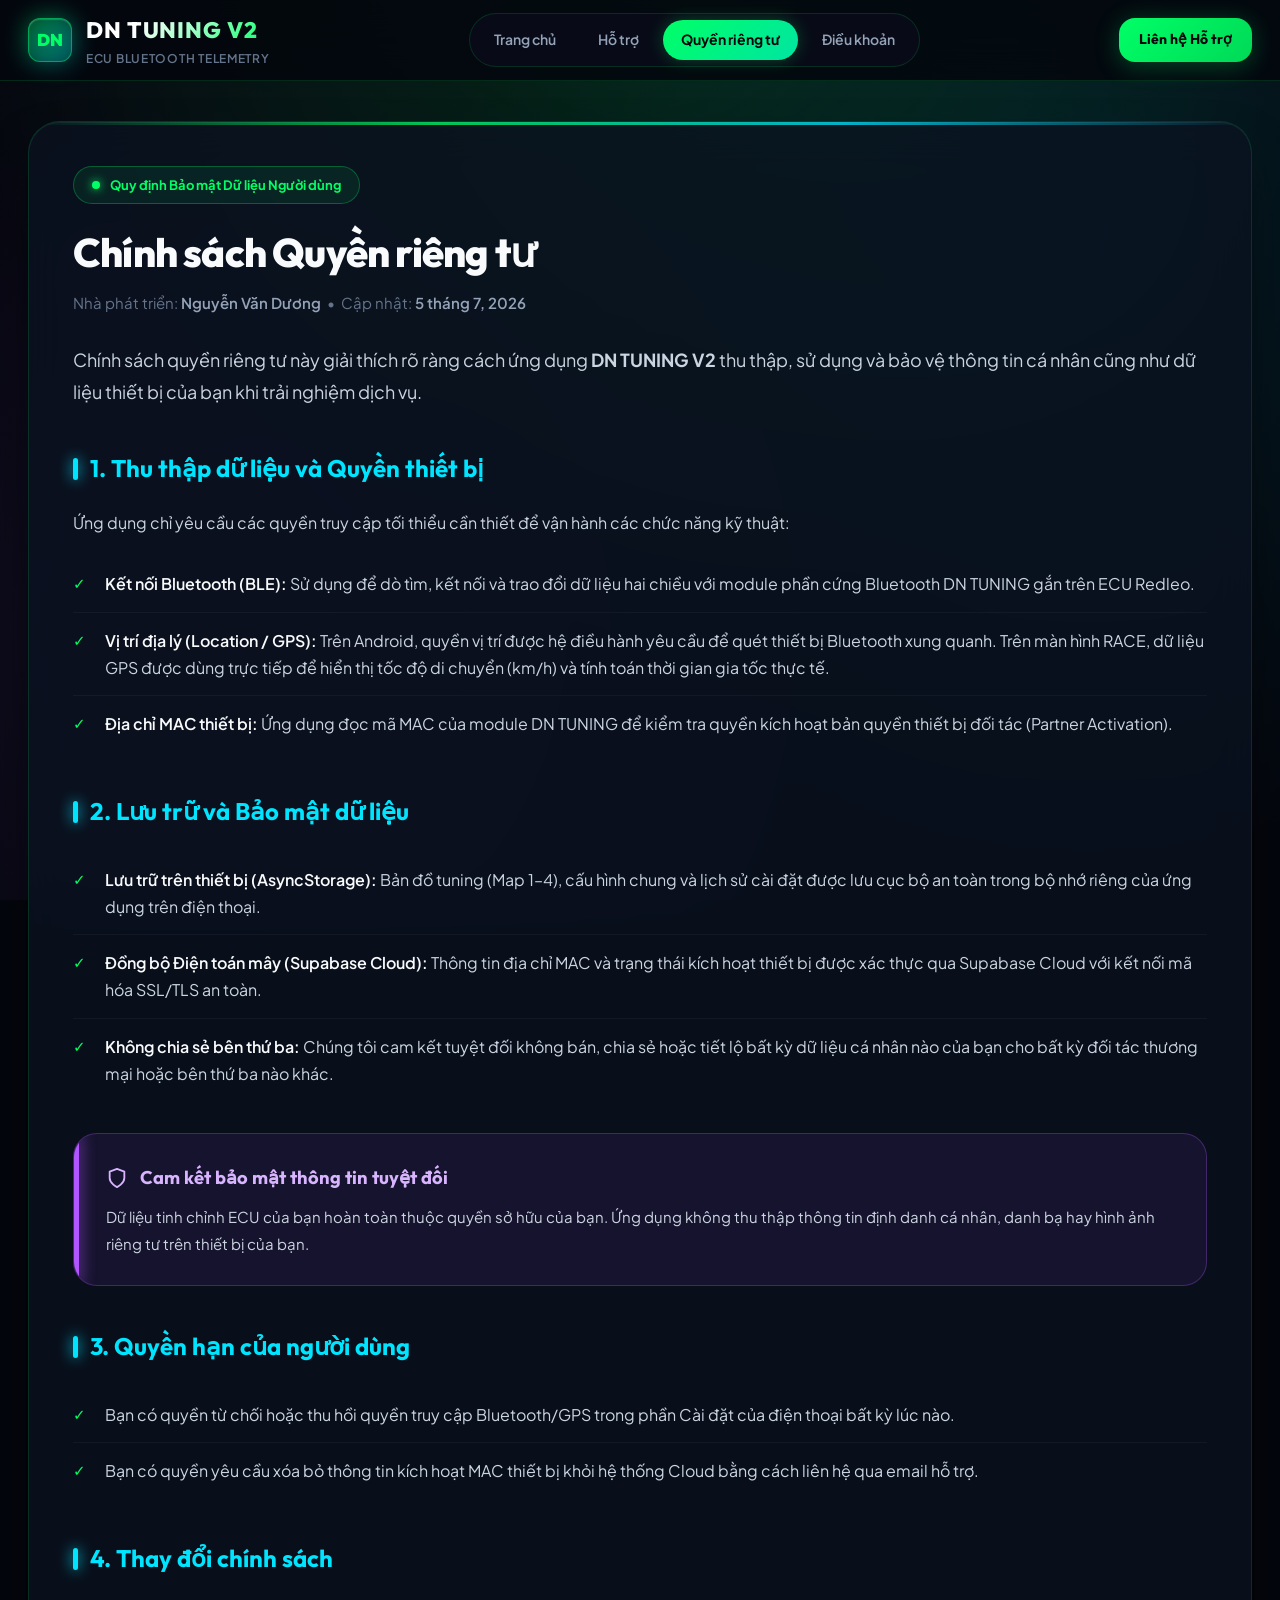
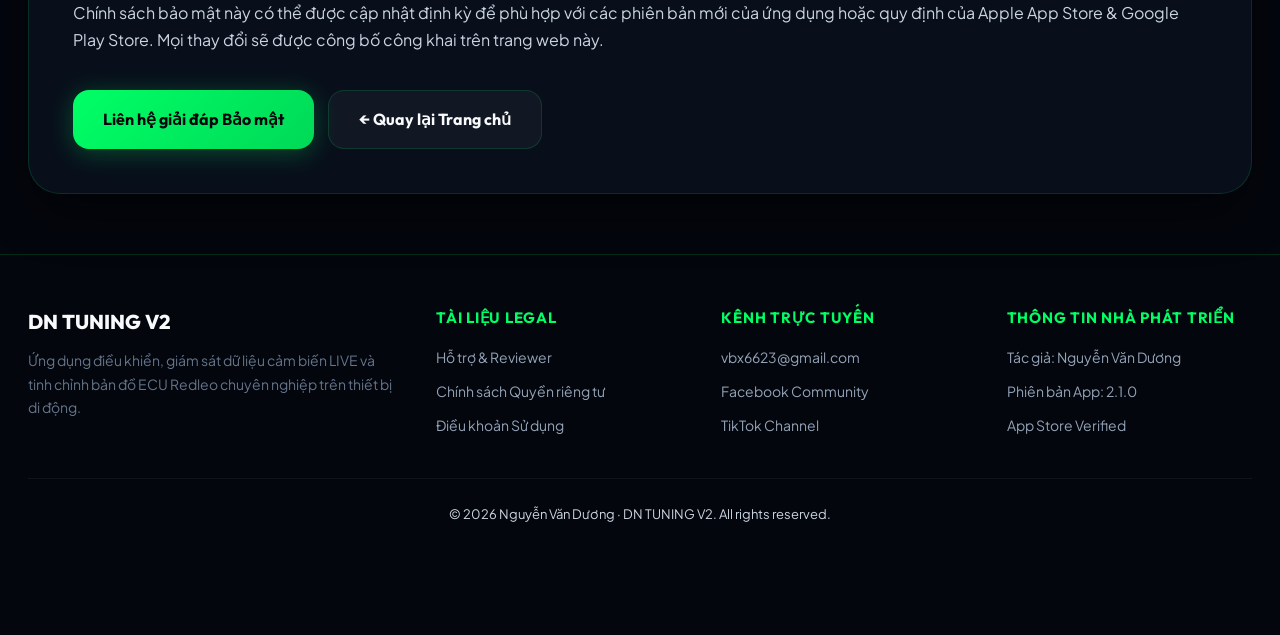
==== commit 77723183: "style(legal): redesign into full-featured desktop widescreen product landing page with dynamic secti" ====
--- a/privacy-policy.html
+++ b/privacy-policy.html
@@ -9,31 +9,44 @@
   <!-- Google Fonts Preconnect & Stylesheets -->
   <link rel="preconnect" href="https://fonts.googleapis.com" />
   <link rel="preconnect" href="https://fonts.gstatic.com" crossorigin />
-  <link href="https://fonts.googleapis.com/css2?family=Be+Vietnam+Pro:ital,wght@0,300;0,400;0,500;0,600;0,700;0,800;0,900;1,400&family=Outfit:wght@400;500;600;700;800;900&display=swap" rel="stylesheet" />
+  <link href="https://fonts.googleapis.com/css2?family=Plus+Jakarta+Sans:ital,wght@0,300;0,400;0,500;0,600;0,700;0,800;1,400&family=Outfit:wght@400;500;600;700;800;900&display=swap" rel="stylesheet" />
 
   <link rel="stylesheet" href="assets/style.css" />
 </head>
 <body>
+
+  <!-- Sticky Navigation Header -->
+  <div class="header-sticky-wrapper">
+    <div class="wrap">
+      <header class="site-header">
+        <a href="index.html" class="brand">
+          <div class="brand-mark-wrapper">
+            <div class="brand-mark-glow"></div>
+            <div class="brand-mark">DN</div>
+          </div>
+          <div class="brand-info">
+            <span class="brand-name">DN TUNING V2</span>
+            <span class="brand-tag">ECU Bluetooth Telemetry</span>
+          </div>
+        </a>
+
+        <nav class="nav">
+          <a href="index.html">Trang chủ</a>
+          <a href="support.html">Hỗ trợ</a>
+          <a href="privacy-policy.html" class="active">Quyền riêng tư</a>
+          <a href="terms-of-use.html">Điều khoản</a>
+        </nav>
+
+        <div class="header-action">
+          <a class="btn btn-primary" href="mailto:vbx6623@gmail.com?subject=DN%20TUNING%20V2%20%E2%80%94%20H%E1%BB%97%20tr%E1%BB%A3" style="padding: 10px 20px; font-size: 0.875rem;">
+            Liên hệ Hỗ trợ
+          </a>
+        </div>
+      </header>
+    </div>
+  </div>
+
   <div class="wrap">
-    <header class="site-header">
-      <a href="index.html" class="brand">
-        <div class="brand-mark-wrapper">
-          <div class="brand-mark-glow"></div>
-          <div class="brand-mark">DN</div>
-        </div>
-        <div class="brand-info">
-          <span class="brand-name">DN TUNING V2</span>
-          <span class="brand-tag">ECU Bluetooth Tuning &amp; Telemetry</span>
-        </div>
-      </a>
-      <nav class="nav">
-        <a href="index.html">Trang chủ</a>
-        <a href="support.html">Hỗ trợ</a>
-        <a href="privacy-policy.html" class="active">Quyền riêng tư</a>
-        <a href="terms-of-use.html">Điều khoản</a>
-      </nav>
-    </header>
-
     <main class="card">
       <div class="status-badge">
         <div class="status-dot"></div>
@@ -81,7 +94,7 @@
 
       <div class="info-box">
         <div class="info-box-title">
-          <svg width="20" height="20" viewBox="0 0 24 24" fill="none" stroke="currentColor" stroke-width="2" stroke-linecap="round" stroke-linejoin="round">
+          <svg width="22" height="22" viewBox="0 0 24 24" fill="none" stroke="currentColor" stroke-width="2" stroke-linecap="round" stroke-linejoin="round">
             <path d="M12 22s8-4 8-10V5l-8-3-8 3v7c0 6 8 10 8 10z"></path>
           </svg>
           Cam kết bảo mật thông tin tuyệt đối
@@ -110,15 +123,51 @@
         <a class="btn btn-ghost" href="index.html">← Quay lại Trang chủ</a>
       </div>
     </main>
+  </div>
 
-    <footer class="site-footer">
-      <div class="footer-links">
-        <a href="index.html">Trang chủ</a>
-        <a href="support.html">Hỗ trợ</a>
-        <a href="terms-of-use.html">Điều khoản</a>
+  <!-- Multi-Column Footer -->
+  <footer class="site-footer-wrapper">
+    <div class="wrap">
+      <div class="footer-grid">
+        <div>
+          <div class="footer-brand-title">DN TUNING V2</div>
+          <div class="footer-brand-desc">
+            Ứng dụng điều khiển, giám sát dữ liệu cảm biến LIVE và tinh chỉnh bản đồ ECU Redleo chuyên nghiệp trên thiết bị di động.
+          </div>
+        </div>
+
+        <div>
+          <div class="footer-col-title">Tài Liệu Legal</div>
+          <div class="footer-links-col">
+            <a href="support.html">Hỗ trợ &amp; Reviewer</a>
+            <a href="privacy-policy.html">Chính sách Quyền riêng tư</a>
+            <a href="terms-of-use.html">Điều khoản Sử dụng</a>
+          </div>
+        </div>
+
+        <div>
+          <div class="footer-col-title">Kênh Trực Tuyến</div>
+          <div class="footer-links-col">
+            <a href="mailto:vbx6623@gmail.com">vbx6623@gmail.com</a>
+            <a href="https://www.facebook.com/share/1Fj2tzWj4P/?mibextid=wwXIfr" target="_blank" rel="noopener">Facebook Community</a>
+            <a href="https://www.tiktok.com/@duongthatthax?_r=1&amp;_t=ZS-97rjvl7gV2O" target="_blank" rel="noopener">TikTok Channel</a>
+          </div>
+        </div>
+
+        <div>
+          <div class="footer-col-title">Thông Tin Nhà Phát Triển</div>
+          <div class="footer-links-col">
+            <span style="font-size: 0.875rem; color: #94a3b8;">Tác giả: Nguyễn Văn Dương</span>
+            <span style="font-size: 0.875rem; color: #94a3b8;">Phiên bản App: 2.1.0</span>
+            <span style="font-size: 0.875rem; color: #94a3b8;">App Store Verified</span>
+          </div>
+        </div>
       </div>
-      <p>© 2026 Nguyễn Văn Dương · DN TUNING V2. All rights reserved.</p>
-    </footer>
-  </div>
+
+      <div class="footer-bottom">
+        <p>© 2026 Nguyễn Văn Dương · DN TUNING V2. All rights reserved.</p>
+      </div>
+    </div>
+  </footer>
 </body>
 </html>
--- a/assets/style.css
+++ b/assets/style.css
@@ -1,11 +1,11 @@
-@import url("https://fonts.googleapis.com/css2?family=Be+Vietnam+Pro:ital,wght@0,300;0,400;0,500;0,600;0,700;0,800;0,900;1,400&family=Outfit:wght@400;500;600;700;800;900&display=swap");
+@import url("https://fonts.googleapis.com/css2?family=Plus+Jakarta+Sans:ital,wght@0,300;0,400;0,500;0,600;0,700;0,800;1,400&family=Outfit:wght@400;500;600;700;800;900&display=swap");
 
 :root {
-  --bg-deep: #050710;
-  --bg-surface: #0a0e1a;
-  --bg-card: rgba(12, 20, 34, 0.75);
-  --bg-card-hover: rgba(16, 28, 48, 0.9);
-  --bg-glass: rgba(18, 28, 45, 0.55);
+  --bg-deep: #04060d;
+  --bg-surface: #090d18;
+  --bg-card: rgba(11, 18, 32, 0.78);
+  --bg-card-hover: rgba(16, 26, 46, 0.92);
+  --bg-glass: rgba(15, 24, 40, 0.65);
   
   --border-subtle: rgba(0, 255, 102, 0.14);
   --border-active: rgba(0, 255, 102, 0.45);
@@ -29,10 +29,10 @@
   --radius-lg: 24px;
   --radius-xl: 32px;
   --radius-pill: 9999px;
-  --max-width: 1240px;
+  --max-width: 1320px;
   
   --font-head: 'Outfit', -apple-system, BlinkMacSystemFont, "Segoe UI", Roboto, sans-serif;
-  --font-body: 'Be Vietnam Pro', system-ui, -apple-system, BlinkMacSystemFont, "Segoe UI", Roboto, sans-serif;
+  --font-body: 'Plus Jakarta Sans', system-ui, -apple-system, BlinkMacSystemFont, "Segoe UI", Roboto, sans-serif;
 }
 
 *, *::before, *::after {
@@ -54,9 +54,9 @@
   color: var(--text-body);
   background-color: var(--bg-deep);
   background-image: 
-    radial-gradient(circle at 50% 0%, rgba(0, 255, 102, 0.12) 0%, transparent 50%),
-    radial-gradient(circle at 85% 30%, rgba(0, 229, 255, 0.08) 0%, transparent 45%),
-    radial-gradient(circle at 15% 75%, rgba(176, 85, 255, 0.08) 0%, transparent 45%);
+    radial-gradient(circle at 50% -10%, rgba(0, 255, 102, 0.14) 0%, transparent 60%),
+    radial-gradient(circle at 85% 25%, rgba(0, 229, 255, 0.09) 0%, transparent 50%),
+    radial-gradient(circle at 15% 70%, rgba(176, 85, 255, 0.08) 0%, transparent 50%);
   background-attachment: fixed;
   -webkit-font-smoothing: antialiased;
   -moz-osx-font-smoothing: grayscale;
@@ -83,24 +83,41 @@
   width: 100%;
   max-width: var(--max-width);
   margin: 0 auto;
-  padding: 0 24px;
-}
-
-/* ── DESKTOP HEADER & NAVIGATION ── */
+  padding: 0 28px;
+}
+
+@media (max-width: 600px) {
+  .wrap {
+    padding: 0 16px;
+  }
+}
+
+/* ── STICKY TOP HEADER & NAVIGATION BAR ── */
+.header-sticky-wrapper {
+  position: sticky;
+  top: 0;
+  z-index: 1000;
+  background: rgba(4, 6, 13, 0.85);
+  border-bottom: 1px solid var(--border-subtle);
+  backdrop-filter: blur(20px);
+  -webkit-backdrop-filter: blur(20px);
+  margin-bottom: 40px;
+}
+
 .site-header {
-  padding: 24px 0;
+  height: 80px;
   display: flex;
   align-items: center;
   justify-content: space-between;
-  border-bottom: 1px solid var(--border-subtle);
-  margin-bottom: 40px;
-}
-
-@media (max-width: 768px) {
+  gap: 20px;
+}
+
+@media (max-width: 992px) {
   .site-header {
+    height: auto;
+    padding: 16px 0;
     flex-direction: column;
-    gap: 20px;
-    padding: 20px 0;
+    gap: 16px;
   }
 }
 
@@ -120,8 +137,8 @@
 
 .brand-mark-glow {
   position: absolute;
-  width: 48px;
-  height: 48px;
+  width: 46px;
+  height: 46px;
   border-radius: 14px;
   background: linear-gradient(135deg, var(--neon-green), var(--neon-cyan));
   opacity: 0.4;
@@ -130,7 +147,7 @@
 }
 
 @keyframes pulseGlow {
-  0% { transform: scale(0.95); opacity: 0.3; }
+  0% { transform: scale(0.92); opacity: 0.3; }
   100% { transform: scale(1.2); opacity: 0.6; }
 }
 
@@ -146,7 +163,7 @@
   align-items: center;
   justify-content: center;
   font-family: var(--font-head);
-  font-size: 16px;
+  font-size: 17px;
   font-weight: 900;
   color: var(--neon-green);
   box-shadow: inset 0 1px 1px rgba(255, 255, 255, 0.2);
@@ -159,7 +176,7 @@
 
 .brand-name {
   font-family: var(--font-head);
-  font-size: 1.35rem;
+  font-size: 1.4rem;
   font-weight: 800;
   letter-spacing: 0.04em;
   background: linear-gradient(135deg, #ffffff 30%, var(--neon-green) 100%);
@@ -183,11 +200,18 @@
   background: rgba(10, 14, 26, 0.85);
   border: 1px solid var(--border-subtle);
   border-radius: var(--radius-pill);
-  backdrop-filter: blur(16px);
+}
+
+@media (max-width: 600px) {
+  .nav {
+    flex-wrap: wrap;
+    justify-content: center;
+    border-radius: var(--radius-md);
+  }
 }
 
 .nav a {
-  padding: 9px 20px;
+  padding: 8px 18px;
   border-radius: var(--radius-pill);
   font-family: var(--font-body);
   font-size: 0.875rem;
@@ -209,13 +233,19 @@
   box-shadow: 0 0 16px var(--neon-green-glow);
 }
 
-/* ── HERO SECTION (2 COLUMNS DESKTOP) ── */
+.header-action {
+  display: flex;
+  align-items: center;
+  gap: 12px;
+}
+
+/* ── HERO SECTION (2 COLUMNS FULL DESKTOP) ── */
 .hero-section {
   display: grid;
   grid-template-columns: 1fr;
-  gap: 40px;
-  align-items: center;
-  margin-bottom: 50px;
+  gap: 48px;
+  align-items: center;
+  margin-bottom: 60px;
 }
 
 @media (min-width: 992px) {
@@ -234,14 +264,14 @@
   display: inline-flex;
   align-items: center;
   gap: 10px;
-  padding: 7px 16px;
+  padding: 7px 18px;
   border-radius: var(--radius-pill);
   background: rgba(0, 255, 102, 0.08);
   border: 1px solid rgba(0, 255, 102, 0.28);
   font-size: 0.8125rem;
-  font-weight: 600;
+  font-weight: 700;
   color: var(--neon-green);
-  margin-bottom: 20px;
+  margin-bottom: 24px;
 }
 
 .status-dot {
@@ -261,17 +291,17 @@
 
 .hero-title {
   font-family: var(--font-head);
-  font-size: 2.75rem;
+  font-size: 3.25rem;
   font-weight: 900;
   color: var(--text-main);
-  line-height: 1.18;
+  line-height: 1.15;
   letter-spacing: -0.02em;
-  margin-bottom: 18px;
+  margin-bottom: 20px;
 }
 
 @media (max-width: 768px) {
   .hero-title {
-    font-size: 2rem;
+    font-size: 2.25rem;
   }
 }
 
@@ -282,26 +312,26 @@
 }
 
 .hero-desc {
-  font-size: 1.0625rem;
+  font-size: 1.125rem;
   font-weight: 400;
   color: var(--text-body);
-  line-height: 1.75;
-  margin-bottom: 30px;
+  line-height: 1.8;
+  margin-bottom: 34px;
 }
 
 .hero-image-wrapper {
   position: relative;
   width: 100%;
-  border-radius: var(--radius-lg);
-  padding: 8px;
-  background: linear-gradient(135deg, rgba(0, 255, 102, 0.2), rgba(0, 229, 255, 0.1), rgba(176, 85, 255, 0.2));
-  box-shadow: 0 25px 50px -12px rgba(0, 0, 0, 0.7);
+  border-radius: var(--radius-xl);
+  padding: 10px;
+  background: linear-gradient(135deg, rgba(0, 255, 102, 0.25), rgba(0, 229, 255, 0.15), rgba(176, 85, 255, 0.25));
+  box-shadow: 0 30px 60px -15px rgba(0, 0, 0, 0.7);
 }
 
 .hero-image-card {
   position: relative;
   width: 100%;
-  border-radius: var(--radius-md);
+  border-radius: var(--radius-lg);
   overflow: hidden;
   background: var(--bg-surface);
 }
@@ -320,14 +350,14 @@
 
 .hero-image-overlay {
   position: absolute;
-  bottom: 16px;
-  left: 16px;
-  right: 16px;
-  padding: 14px 18px;
+  bottom: 20px;
+  left: 20px;
+  right: 20px;
+  padding: 16px 22px;
   border-radius: var(--radius-md);
-  background: rgba(8, 14, 26, 0.85);
+  background: rgba(6, 10, 20, 0.88);
   border: 1px solid var(--border-subtle);
-  backdrop-filter: blur(12px);
+  backdrop-filter: blur(16px);
   display: flex;
   align-items: center;
   justify-content: space-between;
@@ -335,22 +365,22 @@
 
 .overlay-title {
   font-family: var(--font-head);
-  font-size: 0.9375rem;
-  font-weight: 700;
+  font-size: 1rem;
+  font-weight: 800;
   color: var(--text-main);
 }
 .overlay-subtitle {
-  font-size: 0.75rem;
+  font-size: 0.8125rem;
   color: var(--neon-green);
   font-weight: 600;
 }
 
-/* ── STATS & HIGHLIGHTS GRID ── */
+/* ── STATS & HIGHLIGHTS GRID (4 COLUMNS DESKTOP) ── */
 .stats-grid {
   display: grid;
   grid-template-columns: repeat(2, 1fr);
-  gap: 16px;
-  margin-bottom: 44px;
+  gap: 20px;
+  margin-bottom: 50px;
 }
 
 @media (min-width: 992px) {
@@ -360,8 +390,8 @@
 }
 
 .stat-card {
-  padding: 22px 20px;
-  border-radius: var(--radius-md);
+  padding: 26px 24px;
+  border-radius: var(--radius-lg);
   background: var(--bg-card);
   border: 1px solid var(--border-subtle);
   backdrop-filter: blur(16px);
@@ -370,43 +400,96 @@
 
 .stat-card:hover {
   border-color: var(--border-active);
-  transform: translateY(-3px);
-  box-shadow: 0 12px 24px -8px var(--neon-green-glow);
+  transform: translateY(-4px);
+  box-shadow: 0 16px 32px -10px var(--neon-green-glow);
 }
 
 .stat-value {
   font-family: var(--font-head);
-  font-size: 1.75rem;
+  font-size: 2rem;
   font-weight: 900;
   color: var(--neon-green);
+  margin-bottom: 6px;
+}
+
+.stat-label {
+  font-size: 0.9375rem;
+  font-weight: 700;
+  color: var(--text-main);
   margin-bottom: 4px;
 }
 
-.stat-label {
+.stat-desc {
+  font-size: 0.8125rem;
+  color: var(--text-dim);
+}
+
+/* ── SHOWCASE IMAGE CARDS (2 COLUMNS DESKTOP) ── */
+.showcase-grid {
+  display: grid;
+  grid-template-columns: 1fr;
+  gap: 24px;
+  margin: 40px 0;
+}
+
+@media (min-width: 768px) {
+  .showcase-grid {
+    grid-template-columns: repeat(2, 1fr);
+  }
+}
+
+.showcase-card {
+  position: relative;
+  border-radius: var(--radius-lg);
+  overflow: hidden;
+  background: var(--bg-card);
+  border: 1px solid var(--border-subtle);
+  transition: all 0.3s ease;
+}
+
+.showcase-card:hover {
+  border-color: var(--border-cyan);
+  transform: translateY(-4px);
+  box-shadow: 0 20px 40px -12px var(--neon-cyan-glow);
+}
+
+.showcase-card img {
+  width: 100%;
+  height: 260px;
+  object-fit: cover;
+  display: block;
+}
+
+.showcase-card-body {
+  padding: 22px 24px;
+}
+
+.showcase-card-title {
+  font-family: var(--font-head);
+  font-size: 1.2rem;
+  font-weight: 700;
+  color: var(--text-main);
+  margin-bottom: 6px;
+}
+
+.showcase-card-desc {
   font-size: 0.875rem;
-  font-weight: 600;
-  color: var(--text-main);
-  margin-bottom: 2px;
-}
-
-.stat-desc {
-  font-size: 0.75rem;
-  color: var(--text-dim);
-}
-
-/* ── CARDS & CONTAINER FOR PAGES ── */
+  color: var(--text-muted);
+}
+
+/* ── CARDS & CONTAINERS FOR PAGES ── */
 .card {
   position: relative;
   background: var(--bg-card);
   border: 1px solid var(--border-subtle);
   border-radius: var(--radius-xl);
-  padding: 40px;
+  padding: 44px;
   backdrop-filter: blur(20px);
   -webkit-backdrop-filter: blur(20px);
   box-shadow: 
     0 25px 50px -12px rgba(0, 0, 0, 0.6),
     inset 0 1px 0 rgba(255, 255, 255, 0.06);
-  margin-bottom: 30px;
+  margin-bottom: 36px;
   overflow: hidden;
 }
 
@@ -424,23 +507,23 @@
   right: 0;
   height: 3px;
   background: linear-gradient(90deg, transparent, var(--neon-green), var(--neon-cyan), transparent);
-  opacity: 0.7;
+  opacity: 0.75;
 }
 
 .page-title {
   font-family: var(--font-head);
-  font-size: 2.25rem;
+  font-size: 2.5rem;
   font-weight: 800;
   color: var(--text-main);
-  margin-bottom: 12px;
+  margin-bottom: 14px;
   line-height: 1.2;
   letter-spacing: -0.02em;
 }
 
 .meta {
-  font-size: 0.875rem;
+  font-size: 0.9375rem;
   color: var(--text-dim);
-  margin-bottom: 24px;
+  margin-bottom: 28px;
 }
 .meta strong {
   color: var(--text-muted);
@@ -448,19 +531,19 @@
 }
 
 .lead {
-  font-size: 1.0625rem;
+  font-size: 1.125rem;
   font-weight: 400;
   color: var(--text-body);
-  margin-bottom: 30px;
+  margin-bottom: 34px;
   line-height: 1.8;
 }
 
-/* ── DESKTOP 3-COLUMN FEATURE GRID ── */
+/* ── 3-COLUMN DESKTOP FEATURE / DOCUMENT LINK GRID ── */
 .link-grid {
   display: grid;
   grid-template-columns: 1fr;
-  gap: 20px;
-  margin: 32px 0;
+  gap: 24px;
+  margin: 36px 0;
 }
 
 @media (min-width: 992px) {
@@ -474,7 +557,7 @@
   display: flex;
   flex-direction: column;
   justify-content: space-between;
-  padding: 28px 24px;
+  padding: 32px 28px;
   border-radius: var(--radius-lg);
   background: rgba(255, 255, 255, 0.02);
   border: 1px solid var(--border-subtle);
@@ -485,21 +568,21 @@
 .link-card:hover {
   border-color: var(--border-active);
   background: var(--bg-card-hover);
-  transform: translateY(-4px);
-  box-shadow: 0 16px 32px -10px rgba(0, 255, 102, 0.2);
+  transform: translateY(-5px);
+  box-shadow: 0 20px 40px -10px rgba(0, 255, 102, 0.22);
 }
 
 .link-card-header {
   display: flex;
   align-items: center;
   justify-content: space-between;
-  margin-bottom: 18px;
+  margin-bottom: 22px;
 }
 
 .link-card-icon {
-  width: 50px;
-  height: 50px;
-  border-radius: 14px;
+  width: 54px;
+  height: 54px;
+  border-radius: 16px;
   background: rgba(0, 255, 102, 0.1);
   border: 1px solid rgba(0, 255, 102, 0.25);
   display: flex;
@@ -512,19 +595,19 @@
 .link-card:hover .link-card-icon {
   background: var(--neon-green);
   color: var(--bg-deep);
-  box-shadow: 0 0 20px var(--neon-green-glow);
+  box-shadow: 0 0 24px var(--neon-green-glow);
 }
 
 .link-card-arrow {
-  width: 32px;
-  height: 32px;
+  width: 36px;
+  height: 36px;
   border-radius: 50%;
   background: rgba(255, 255, 255, 0.04);
   display: flex;
   align-items: center;
   justify-content: center;
   color: var(--text-dim);
-  font-size: 16px;
+  font-size: 18px;
   transition: all 0.2s ease;
 }
 
@@ -536,16 +619,55 @@
 
 .link-card-title {
   font-family: var(--font-head);
-  font-size: 1.25rem;
-  font-weight: 700;
-  color: var(--text-main);
-  margin-bottom: 8px;
+  font-size: 1.35rem;
+  font-weight: 700;
+  color: var(--text-main);
+  margin-bottom: 10px;
 }
 
 .link-card-desc {
   font-size: 0.9375rem;
   color: var(--text-muted);
-  line-height: 1.65;
+  line-height: 1.7;
+}
+
+/* ── ECU COMPATIBILITY TABLE ── */
+.table-responsive {
+  width: 100%;
+  overflow-x: auto;
+  margin: 30px 0;
+  border-radius: var(--radius-md);
+  border: 1px solid var(--border-subtle);
+}
+
+.ecu-table {
+  width: 100%;
+  border-collapse: collapse;
+  text-align: left;
+  font-size: 0.9375rem;
+}
+
+.ecu-table th {
+  background: rgba(0, 255, 102, 0.08);
+  color: var(--neon-green);
+  font-family: var(--font-head);
+  font-weight: 700;
+  padding: 16px 20px;
+  border-bottom: 1px solid var(--border-subtle);
+}
+
+.ecu-table td {
+  padding: 16px 20px;
+  border-bottom: 1px solid rgba(255, 255, 255, 0.04);
+  color: var(--text-body);
+}
+
+.ecu-table tr:last-child td {
+  border-bottom: none;
+}
+
+.ecu-table tr:hover td {
+  background: rgba(255, 255, 255, 0.02);
 }
 
 /* ── BUTTONS ── */
@@ -553,7 +675,7 @@
   display: flex;
   flex-wrap: wrap;
   gap: 14px;
-  margin-top: 32px;
+  margin-top: 36px;
 }
 
 .btn {
@@ -561,7 +683,7 @@
   align-items: center;
   justify-content: center;
   gap: 10px;
-  padding: 14px 28px;
+  padding: 15px 30px;
   border-radius: var(--radius-md);
   font-family: var(--font-head);
   font-size: 1rem;
@@ -601,10 +723,10 @@
 /* ── HEADINGS & TEXT STYLES ── */
 h2 {
   font-family: var(--font-head);
-  font-size: 1.35rem;
+  font-size: 1.5rem;
   font-weight: 700;
   color: var(--neon-cyan);
-  margin: 36px 0 16px;
+  margin: 40px 0 20px;
   display: flex;
   align-items: center;
   gap: 12px;
@@ -613,27 +735,27 @@
 h2::before {
   content: "";
   display: inline-block;
-  width: 4px;
-  height: 20px;
+  width: 5px;
+  height: 22px;
   background: var(--neon-cyan);
-  border-radius: 2px;
-  box-shadow: 0 0 12px var(--neon-cyan);
+  border-radius: 3px;
+  box-shadow: 0 0 14px var(--neon-cyan);
 }
 
 p {
-  margin-bottom: 18px;
+  margin-bottom: 20px;
   color: var(--text-body);
 }
 
 ul, ol {
-  margin-bottom: 24px;
+  margin-bottom: 28px;
   padding-left: 0;
   list-style: none;
 }
 
 ul li {
   position: relative;
-  padding: 12px 0 12px 28px;
+  padding: 14px 0 14px 32px;
   color: var(--text-body);
   border-bottom: 1px solid rgba(255, 255, 255, 0.04);
 }
@@ -645,9 +767,9 @@
   content: "✓";
   position: absolute;
   left: 0;
-  top: 12px;
+  top: 14px;
   font-weight: 800;
-  font-size: 14px;
+  font-size: 15px;
   color: var(--neon-green);
 }
 
@@ -662,7 +784,7 @@
 ol li {
   counter-increment: custom-counter;
   position: relative;
-  padding: 12px 0 12px 36px;
+  padding: 14px 0 14px 40px;
   color: var(--text-body);
   border-bottom: 1px solid rgba(255, 255, 255, 0.04);
 }
@@ -670,12 +792,12 @@
   content: counter(custom-counter);
   position: absolute;
   left: 0;
-  top: 12px;
-  width: 24px;
-  height: 24px;
+  top: 14px;
+  width: 26px;
+  height: 26px;
   border-radius: 50%;
   background: rgba(0, 229, 255, 0.12);
-  border: 1px solid rgba(0, 229, 255, 0.3);
+  border: 1px solid rgba(0, 229, 255, 0.35);
   color: var(--neon-cyan);
   font-size: 13px;
   font-weight: 700;
@@ -686,11 +808,11 @@
 
 /* ── ALERT & INFO BOX ── */
 .info-box {
-  padding: 24px 28px;
-  border-radius: var(--radius-md);
+  padding: 28px 32px;
+  border-radius: var(--radius-lg);
   background: rgba(176, 85, 255, 0.08);
-  border: 1px solid rgba(176, 85, 255, 0.28);
-  margin: 28px 0;
+  border: 1px solid rgba(176, 85, 255, 0.3);
+  margin: 32px 0;
   position: relative;
   overflow: hidden;
 }
@@ -701,56 +823,134 @@
   left: 0;
   top: 0;
   bottom: 0;
-  width: 4px;
+  width: 5px;
   background: var(--neon-purple);
-  box-shadow: 0 0 14px var(--neon-purple);
+  box-shadow: 0 0 16px var(--neon-purple);
 }
 
 .info-box-title {
   font-family: var(--font-head);
-  font-size: 1.0625rem;
+  font-size: 1.15rem;
   font-weight: 700;
   color: #d8b4fe;
-  margin-bottom: 8px;
-  display: flex;
-  align-items: center;
-  gap: 10px;
+  margin-bottom: 10px;
+  display: flex;
+  align-items: center;
+  gap: 12px;
 }
 
 .info-box p {
   color: var(--text-body);
   margin-bottom: 0;
   font-size: 0.9375rem;
-  line-height: 1.75;
-}
-
-/* ── FOOTER ── */
-.site-footer {
-  margin-top: 50px;
-  padding-top: 28px;
+  line-height: 1.8;
+}
+
+/* ── FAQ ACCORDION SECTION ── */
+.faq-grid {
+  display: grid;
+  grid-template-columns: 1fr;
+  gap: 18px;
+  margin: 30px 0;
+}
+
+.faq-item {
+  padding: 24px;
+  border-radius: var(--radius-md);
+  background: rgba(255, 255, 255, 0.02);
+  border: 1px solid var(--border-subtle);
+}
+
+.faq-question {
+  font-family: var(--font-head);
+  font-size: 1.125rem;
+  font-weight: 700;
+  color: var(--text-main);
+  margin-bottom: 10px;
+  display: flex;
+  align-items: center;
+  gap: 10px;
+}
+
+.faq-question::before {
+  content: "Q.";
+  color: var(--neon-green);
+  font-weight: 900;
+}
+
+.faq-answer {
+  font-size: 0.9375rem;
+  color: var(--text-muted);
+  line-height: 1.7;
+  padding-left: 26px;
+}
+
+/* ── MULTI-COLUMN FOOTER ── */
+.site-footer-wrapper {
   border-top: 1px solid var(--border-subtle);
-  display: flex;
-  flex-direction: column;
-  align-items: center;
-  gap: 16px;
+  background: rgba(4, 6, 13, 0.9);
+  padding: 50px 0 30px;
+  margin-top: 60px;
+}
+
+.footer-grid {
+  display: grid;
+  grid-template-columns: 1fr;
+  gap: 40px;
+  margin-bottom: 40px;
+}
+
+@media (min-width: 768px) {
+  .footer-grid {
+    grid-template-columns: 1.5fr 1fr 1fr 1fr;
+  }
+}
+
+.footer-brand-title {
+  font-family: var(--font-head);
+  font-size: 1.25rem;
+  font-weight: 800;
+  color: var(--text-main);
+  margin-bottom: 10px;
+}
+
+.footer-brand-desc {
   font-size: 0.875rem;
   color: var(--text-dim);
-}
-
-.footer-links {
-  display: flex;
-  flex-wrap: wrap;
-  justify-content: center;
-  gap: 24px;
-}
-
-.footer-links a {
+  line-height: 1.7;
+}
+
+.footer-col-title {
+  font-family: var(--font-head);
+  font-size: 0.9375rem;
+  font-weight: 700;
+  color: var(--neon-green);
+  margin-bottom: 16px;
+  text-transform: uppercase;
+  letter-spacing: 0.05em;
+}
+
+.footer-links-col {
+  display: flex;
+  flex-direction: column;
+  gap: 10px;
+}
+
+.footer-links-col a {
   color: var(--text-muted);
   text-decoration: none;
-  font-weight: 500;
+  font-size: 0.875rem;
   transition: color 0.2s ease;
 }
 
-.footer-links a:hover {
+.footer-links-col a:hover {
   color: var(--neon-green);
 }
+
+.footer-bottom {
+  text-align: center;
+  padding-top: 24px;
+  border-top: 1px solid rgba(255, 255, 255, 0.05);
+  font-size: 0.8125rem;
+  color: var(--text-dim);
+}
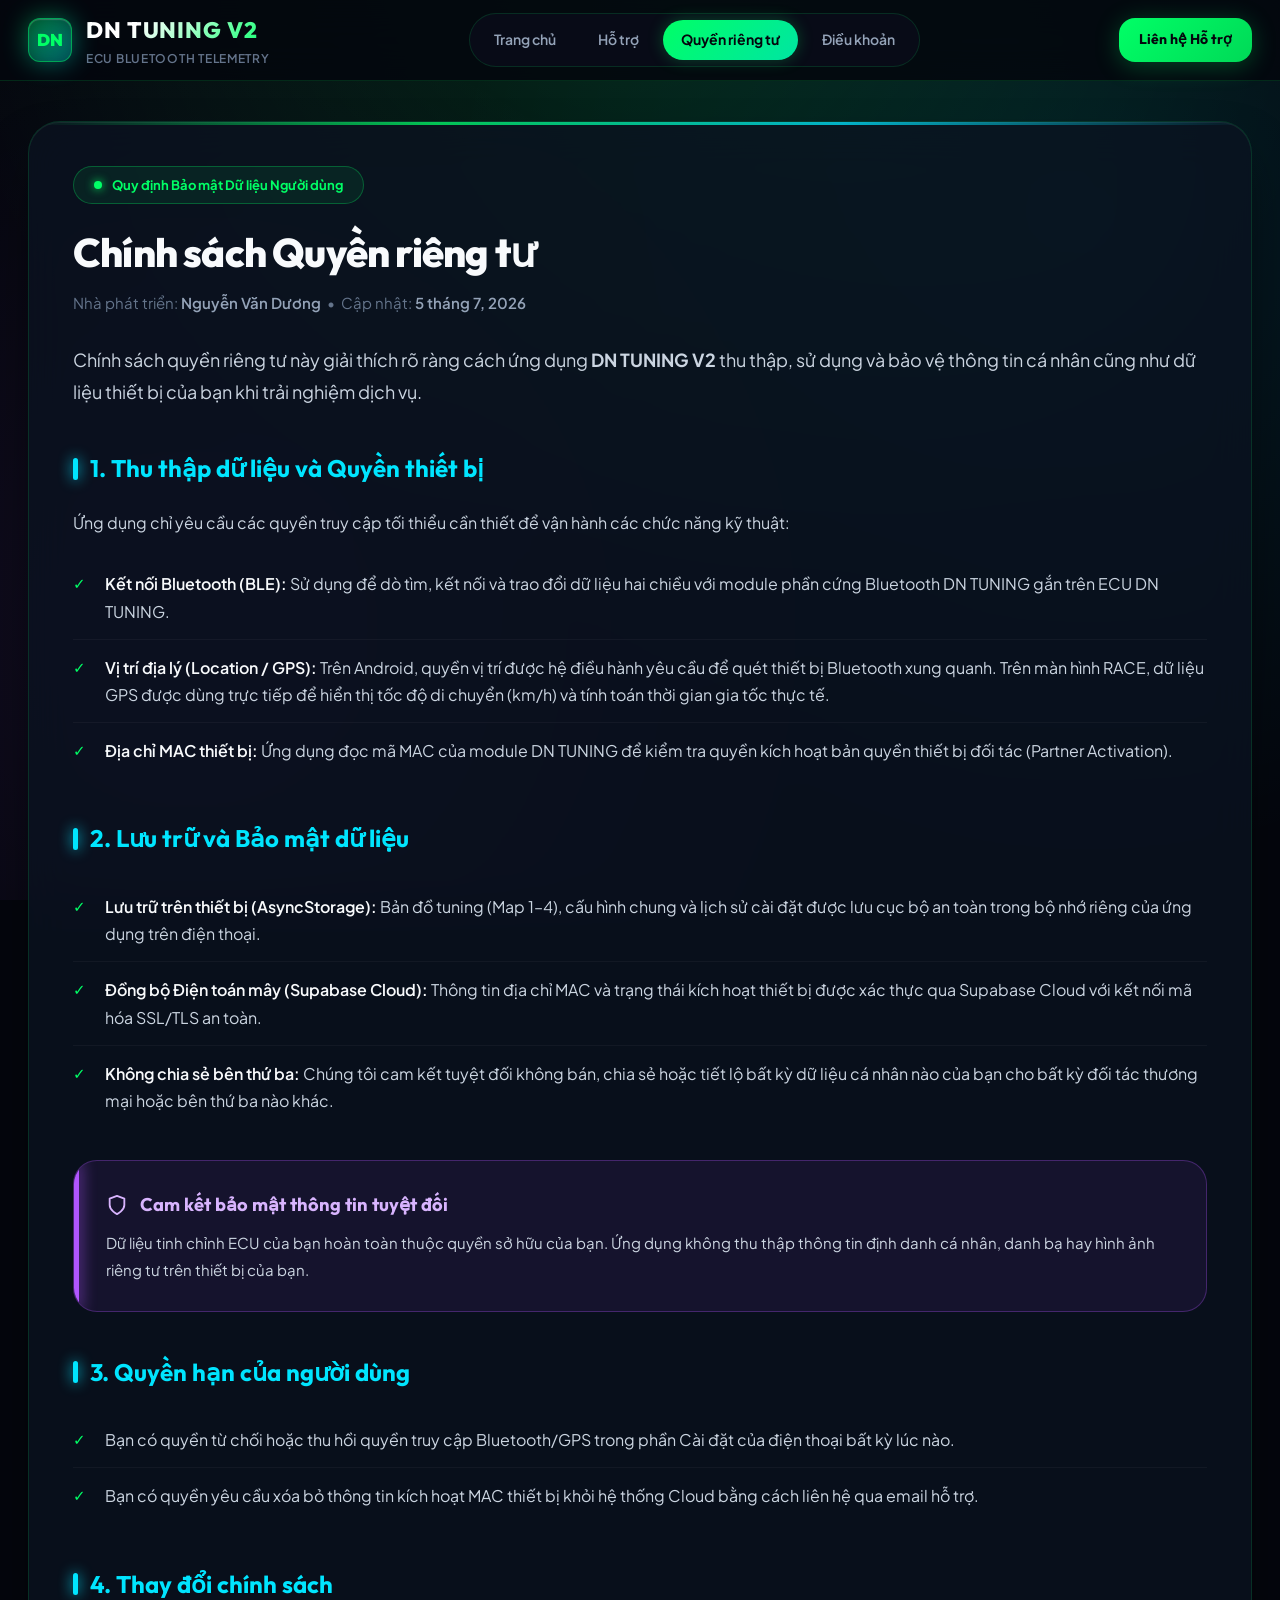
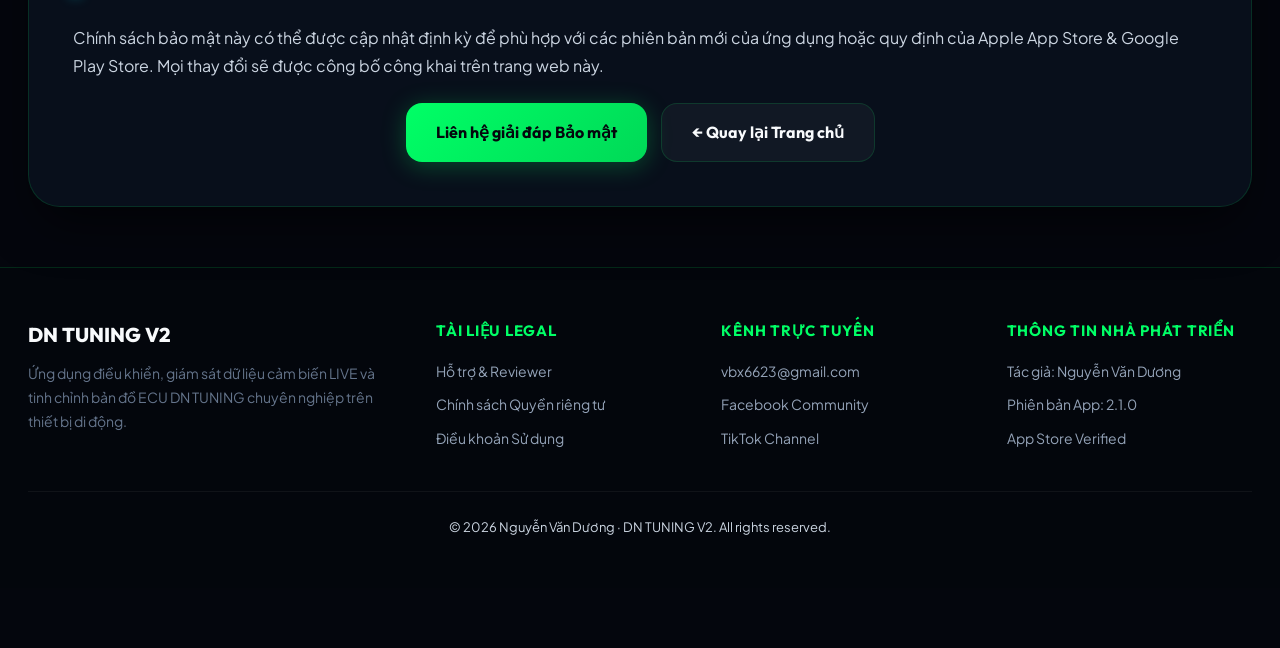
==== commit 6e25cd82: "style(legal): update hero section to centered layout with centered image, replace branding with 100%" ====
--- a/privacy-policy.html
+++ b/privacy-policy.html
@@ -67,7 +67,7 @@
       <p>Ứng dụng chỉ yêu cầu các quyền truy cập tối thiểu cần thiết để vận hành các chức năng kỹ thuật:</p>
       <ul>
         <li>
-          <strong>Kết nối Bluetooth (BLE):</strong> Sử dụng để dò tìm, kết nối và trao đổi dữ liệu hai chiều với module phần cứng Bluetooth DN TUNING gắn trên ECU Redleo.
+          <strong>Kết nối Bluetooth (BLE):</strong> Sử dụng để dò tìm, kết nối và trao đổi dữ liệu hai chiều với module phần cứng Bluetooth DN TUNING gắn trên ECU DN TUNING.
         </li>
         <li>
           <strong>Vị trí địa lý (Location / GPS):</strong> 
@@ -132,7 +132,7 @@
         <div>
           <div class="footer-brand-title">DN TUNING V2</div>
           <div class="footer-brand-desc">
-            Ứng dụng điều khiển, giám sát dữ liệu cảm biến LIVE và tinh chỉnh bản đồ ECU Redleo chuyên nghiệp trên thiết bị di động.
+            Ứng dụng điều khiển, giám sát dữ liệu cảm biến LIVE và tinh chỉnh bản đồ ECU DN TUNING chuyên nghiệp trên thiết bị di động.
           </div>
         </div>
 
--- a/assets/style.css
+++ b/assets/style.css
@@ -239,32 +239,28 @@
   gap: 12px;
 }
 
-/* ── HERO SECTION (2 COLUMNS FULL DESKTOP) ── */
-.hero-section {
-  display: grid;
-  grid-template-columns: 1fr;
-  gap: 48px;
-  align-items: center;
+/* ── CENTERED HERO SECTION WITH CENTERED IMAGE ── */
+.hero-centered-section {
+  display: flex;
+  flex-direction: column;
+  align-items: center;
+  text-align: center;
   margin-bottom: 60px;
 }
 
-@media (min-width: 992px) {
-  .hero-section {
-    grid-template-columns: 1.15fr 0.85fr;
-  }
-}
-
-.hero-content {
+.hero-centered-content {
+  max-width: 880px;
+  margin: 0 auto 36px;
   display: flex;
   flex-direction: column;
-  align-items: flex-start;
+  align-items: center;
 }
 
 .status-badge {
   display: inline-flex;
   align-items: center;
   gap: 10px;
-  padding: 7px 18px;
+  padding: 7px 20px;
   border-radius: var(--radius-pill);
   background: rgba(0, 255, 102, 0.08);
   border: 1px solid rgba(0, 255, 102, 0.28);
@@ -289,9 +285,9 @@
   100% { opacity: 1; transform: scale(1); }
 }
 
-.hero-title {
-  font-family: var(--font-head);
-  font-size: 3.25rem;
+.hero-centered-title {
+  font-family: var(--font-head);
+  font-size: 3.5rem;
   font-weight: 900;
   color: var(--text-main);
   line-height: 1.15;
@@ -300,7 +296,7 @@
 }
 
 @media (max-width: 768px) {
-  .hero-title {
+  .hero-centered-title {
     font-size: 2.25rem;
   }
 }
@@ -311,24 +307,27 @@
   -webkit-text-fill-color: transparent;
 }
 
-.hero-desc {
-  font-size: 1.125rem;
+.hero-centered-desc {
+  font-size: 1.15rem;
   font-weight: 400;
   color: var(--text-body);
   line-height: 1.8;
-  margin-bottom: 34px;
-}
-
-.hero-image-wrapper {
+  margin-bottom: 32px;
+  max-width: 760px;
+}
+
+.hero-centered-image-wrapper {
   position: relative;
   width: 100%;
+  max-width: 980px;
+  margin: 0 auto;
   border-radius: var(--radius-xl);
   padding: 10px;
   background: linear-gradient(135deg, rgba(0, 255, 102, 0.25), rgba(0, 229, 255, 0.15), rgba(176, 85, 255, 0.25));
-  box-shadow: 0 30px 60px -15px rgba(0, 0, 0, 0.7);
-}
-
-.hero-image-card {
+  box-shadow: 0 35px 70px -15px rgba(0, 0, 0, 0.8);
+}
+
+.hero-centered-image-card {
   position: relative;
   width: 100%;
   border-radius: var(--radius-lg);
@@ -336,16 +335,17 @@
   background: var(--bg-surface);
 }
 
-.hero-image-card img {
+.hero-centered-image-card img {
   width: 100%;
   height: auto;
+  max-height: 520px;
   display: block;
   object-fit: cover;
   transition: transform 0.4s ease;
 }
 
-.hero-image-card:hover img {
-  transform: scale(1.03);
+.hero-centered-image-card:hover img {
+  transform: scale(1.02);
 }
 
 .hero-image-overlay {
@@ -353,7 +353,7 @@
   bottom: 20px;
   left: 20px;
   right: 20px;
-  padding: 16px 22px;
+  padding: 16px 24px;
   border-radius: var(--radius-md);
   background: rgba(6, 10, 20, 0.88);
   border: 1px solid var(--border-subtle);
@@ -380,7 +380,7 @@
   display: grid;
   grid-template-columns: repeat(2, 1fr);
   gap: 20px;
-  margin-bottom: 50px;
+  margin-bottom: 55px;
 }
 
 @media (min-width: 992px) {
@@ -396,6 +396,7 @@
   border: 1px solid var(--border-subtle);
   backdrop-filter: blur(16px);
   transition: all 0.25s ease;
+  text-align: center;
 }
 
 .stat-card:hover {
@@ -674,8 +675,9 @@
 .cta-row {
   display: flex;
   flex-wrap: wrap;
+  justify-content: center;
   gap: 14px;
-  margin-top: 36px;
+  margin-top: 24px;
 }
 
 .btn {
@@ -833,7 +835,7 @@
   font-size: 1.15rem;
   font-weight: 700;
   color: #d8b4fe;
-  margin-bottom: 10px;
+  margin-bottom: 8px;
   display: flex;
   align-items: center;
   gap: 12px;
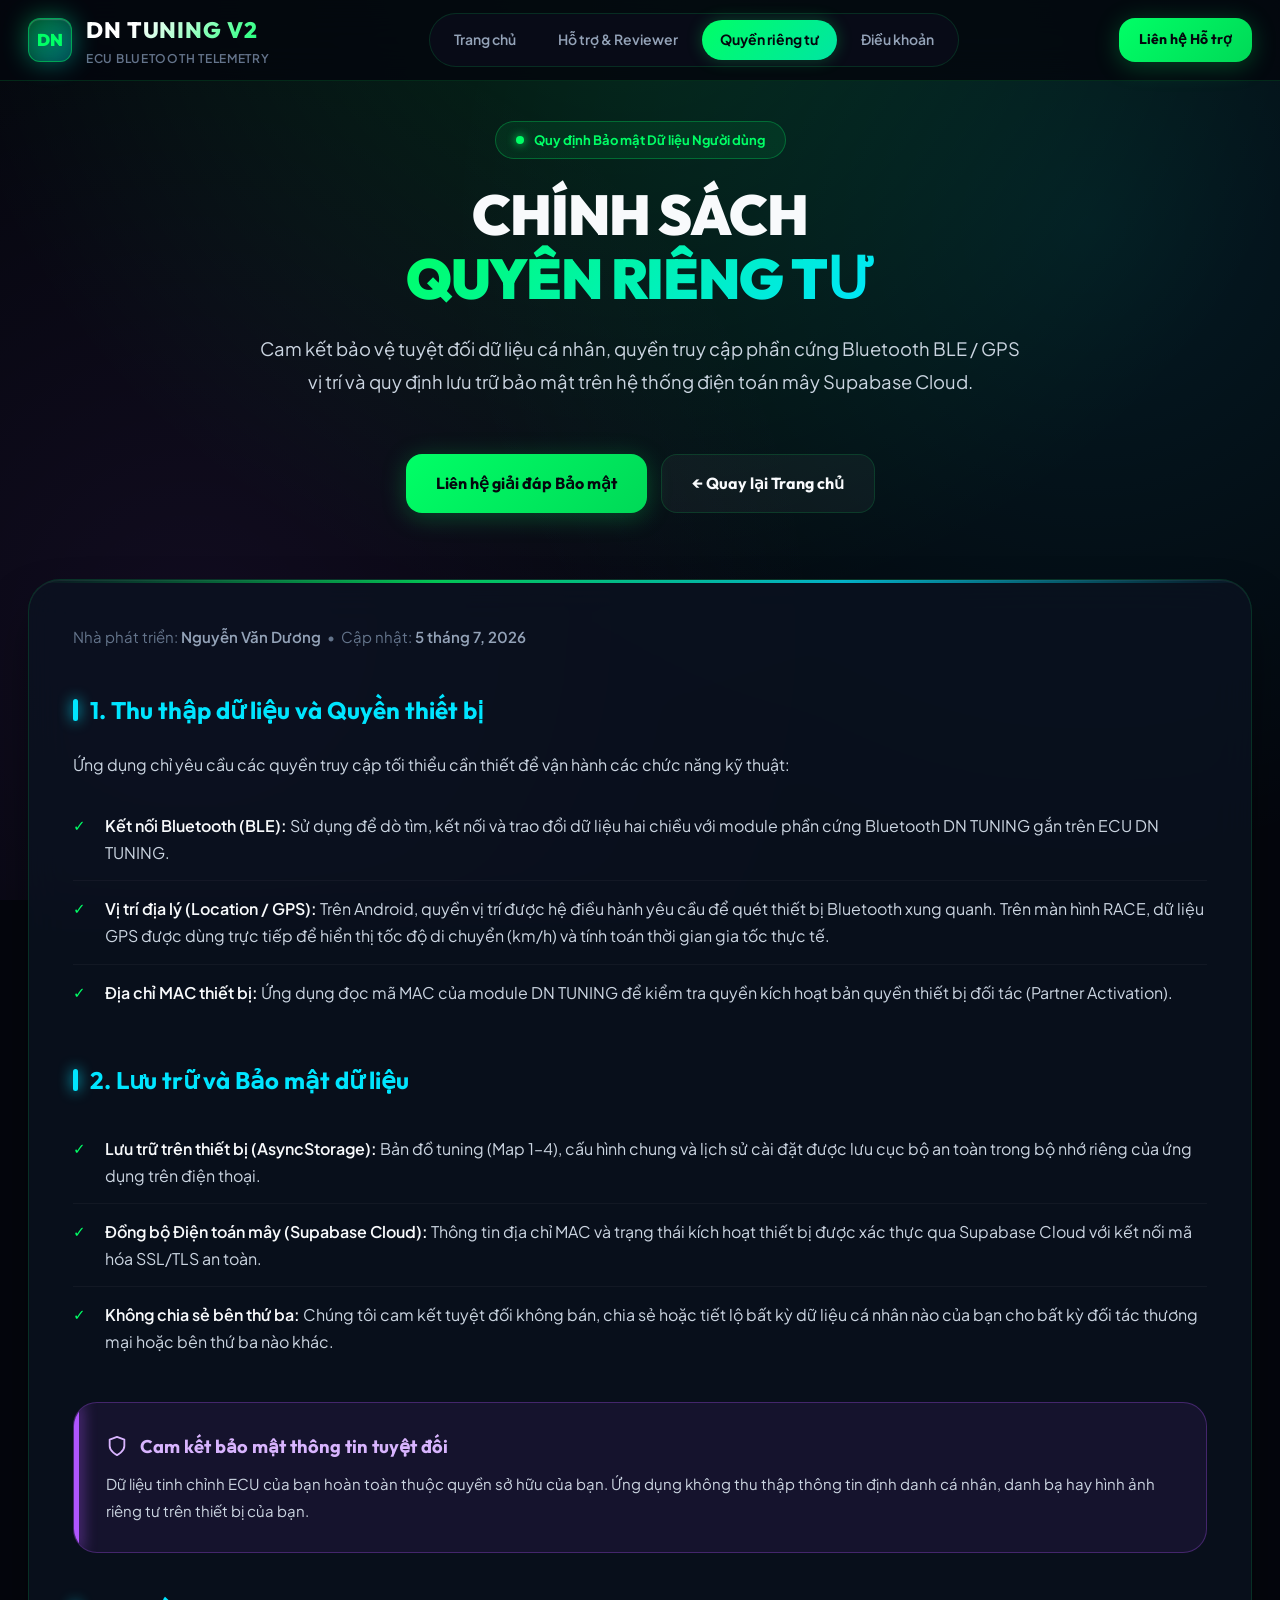
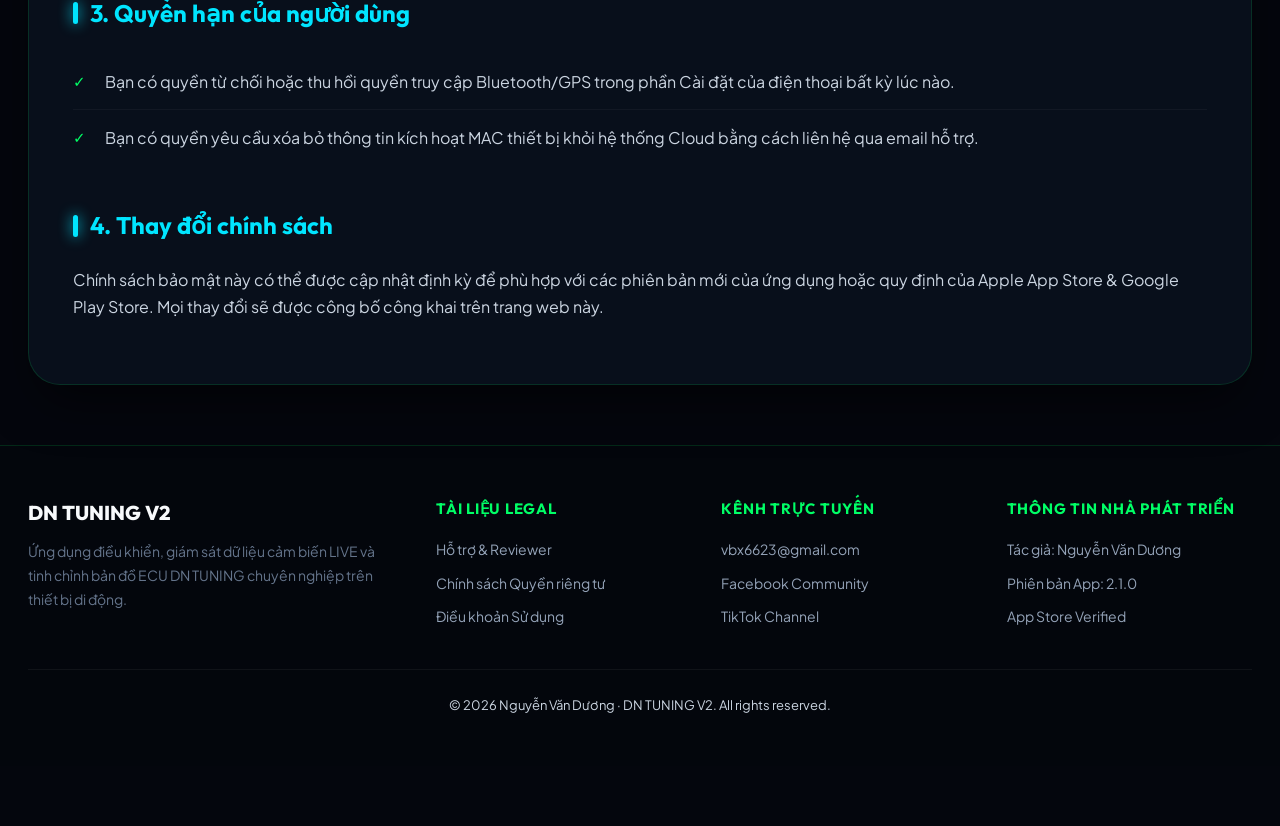
==== commit fb3a98e5: "fix(legal): unify layout across all subpages and fix direct page navigation for support, privacy pol" ====
--- a/privacy-policy.html
+++ b/privacy-policy.html
@@ -32,7 +32,7 @@
 
         <nav class="nav">
           <a href="index.html">Trang chủ</a>
-          <a href="support.html">Hỗ trợ</a>
+          <a href="support.html">Hỗ trợ &amp; Reviewer</a>
           <a href="privacy-policy.html" class="active">Quyền riêng tư</a>
           <a href="terms-of-use.html">Điều khoản</a>
         </nav>
@@ -47,20 +47,36 @@
   </div>
 
   <div class="wrap">
+    <!-- Centered Hero Header -->
+    <section class="hero-centered-section" style="margin-bottom: 30px;">
+      <div class="hero-centered-content">
+        <div class="status-badge">
+          <div class="status-dot"></div>
+          <span>Quy định Bảo mật Dữ liệu Người dùng</span>
+        </div>
+
+        <h1 class="hero-centered-title">
+          CHÍNH SÁCH <br />
+          <span class="hero-title-highlight">QUYỀN RIÊNG TƯ</span>
+        </h1>
+
+        <p class="hero-centered-desc">
+          Cam kết bảo vệ tuyệt đối dữ liệu cá nhân, quyền truy cập phần cứng Bluetooth BLE / GPS vị trí 
+          và quy định lưu trữ bảo mật trên hệ thống điện toán mây Supabase Cloud.
+        </p>
+
+        <div class="cta-row">
+          <a class="btn btn-primary" href="mailto:vbx6623@gmail.com?subject=DN%20TUNING%20V2%20%E2%80%94%20H%E1%BB%8fi%20d%C3%A1p%20B%E1%BA%A3o%20m%E1%BA%B7t">
+            Liên hệ giải đáp Bảo mật
+          </a>
+          <a class="btn btn-ghost" href="index.html">← Quay lại Trang chủ</a>
+        </div>
+      </div>
+    </section>
+
     <main class="card">
-      <div class="status-badge">
-        <div class="status-dot"></div>
-        <span>Quy định Bảo mật Dữ liệu Người dùng</span>
-      </div>
-
-      <h1 class="page-title">Chính sách Quyền riêng tư</h1>
       <p class="meta">
         Nhà phát triển: <strong>Nguyễn Văn Dương</strong> &nbsp;•&nbsp; Cập nhật: <strong>5 tháng 7, 2026</strong>
-      </p>
-
-      <p class="lead">
-        Chính sách quyền riêng tư này giải thích rõ ràng cách ứng dụng <strong>DN TUNING V2</strong> thu thập, 
-        sử dụng và bảo vệ thông tin cá nhân cũng như dữ liệu thiết bị của bạn khi trải nghiệm dịch vụ.
       </p>
 
       <h2>1. Thu thập dữ liệu và Quyền thiết bị</h2>
@@ -115,13 +131,6 @@
         Chính sách bảo mật này có thể được cập nhật định kỳ để phù hợp với các phiên bản mới của ứng dụng hoặc quy định của Apple App Store &amp; Google Play Store. 
         Mọi thay đổi sẽ được công bố công khai trên trang web này.
       </p>
-
-      <div class="cta-row">
-        <a class="btn btn-primary" href="mailto:vbx6623@gmail.com?subject=DN%20TUNING%20V2%20%E2%80%94%20H%E1%BB%8fi%20d%C3%A1p%20B%E1%BA%A3o%20m%E1%BA%B7t">
-          Liên hệ giải đáp Bảo mật
-        </a>
-        <a class="btn btn-ghost" href="index.html">← Quay lại Trang chủ</a>
-      </div>
     </main>
   </div>
 
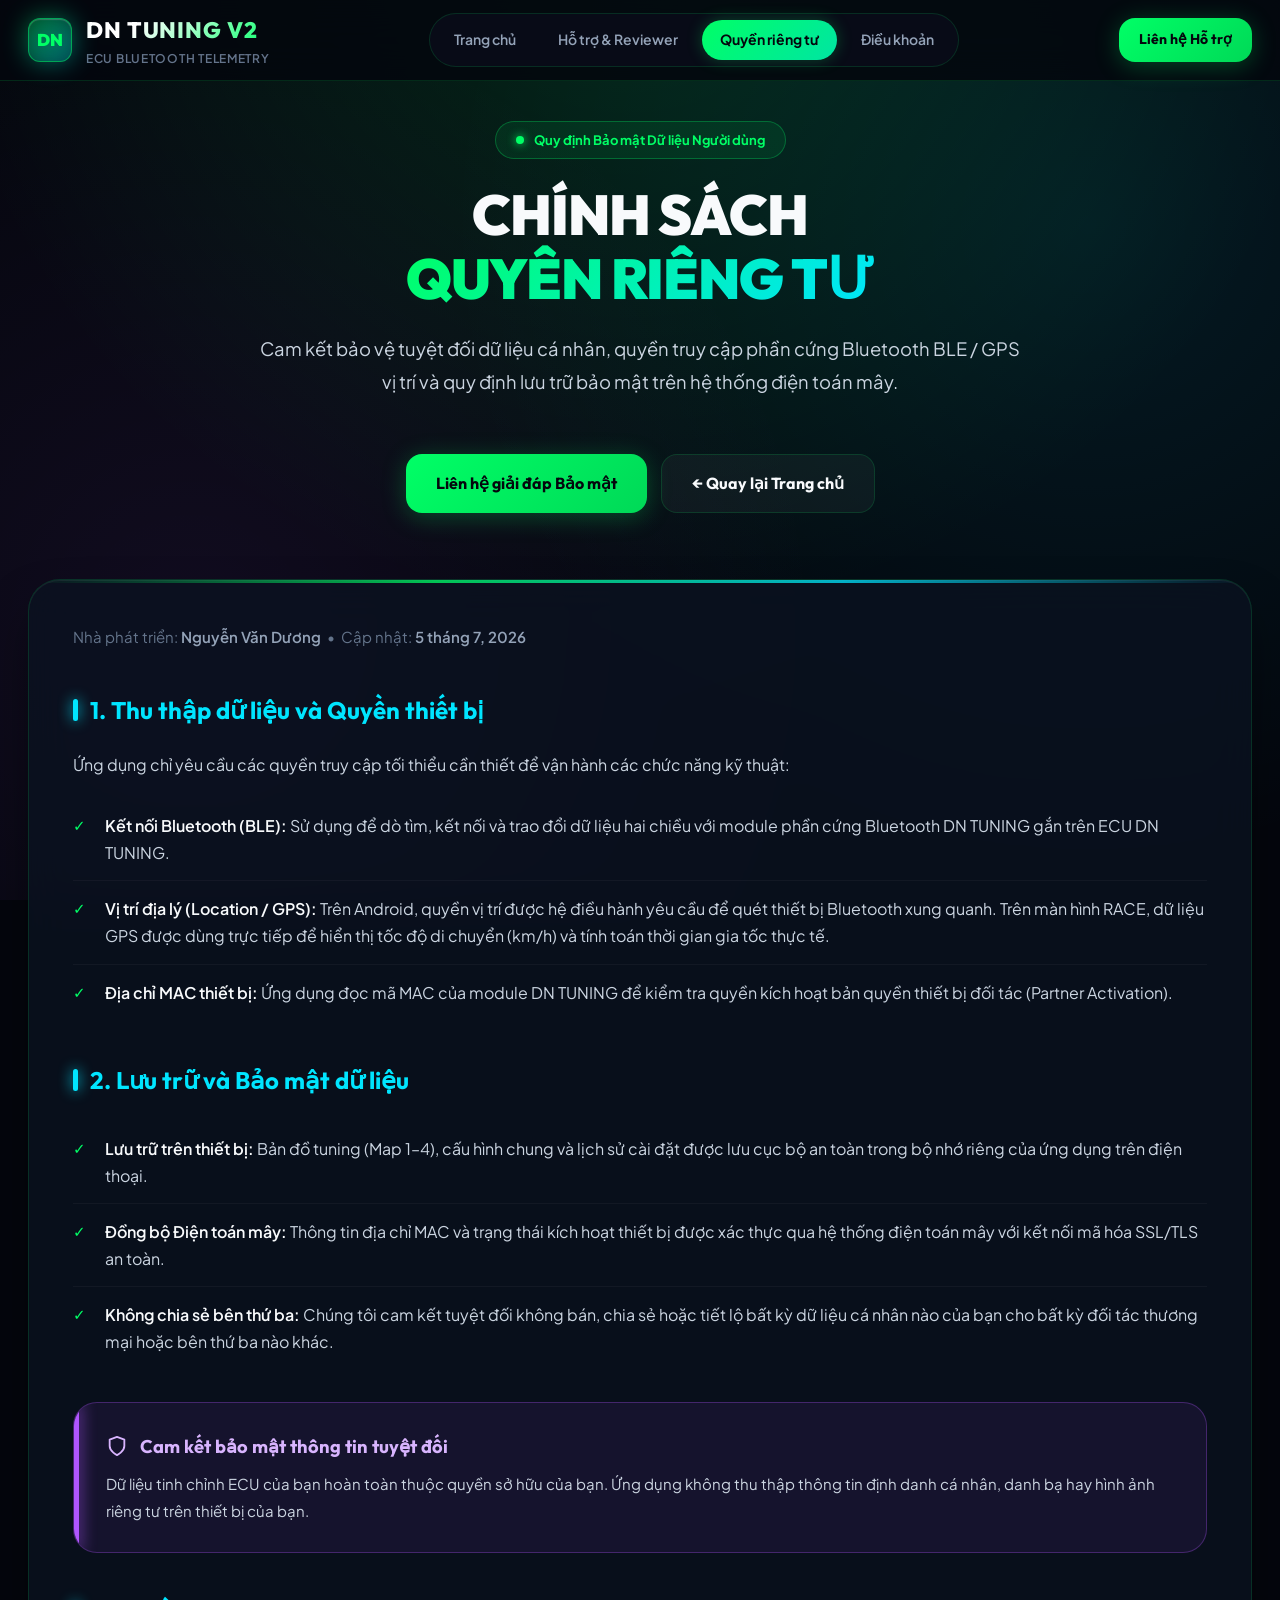
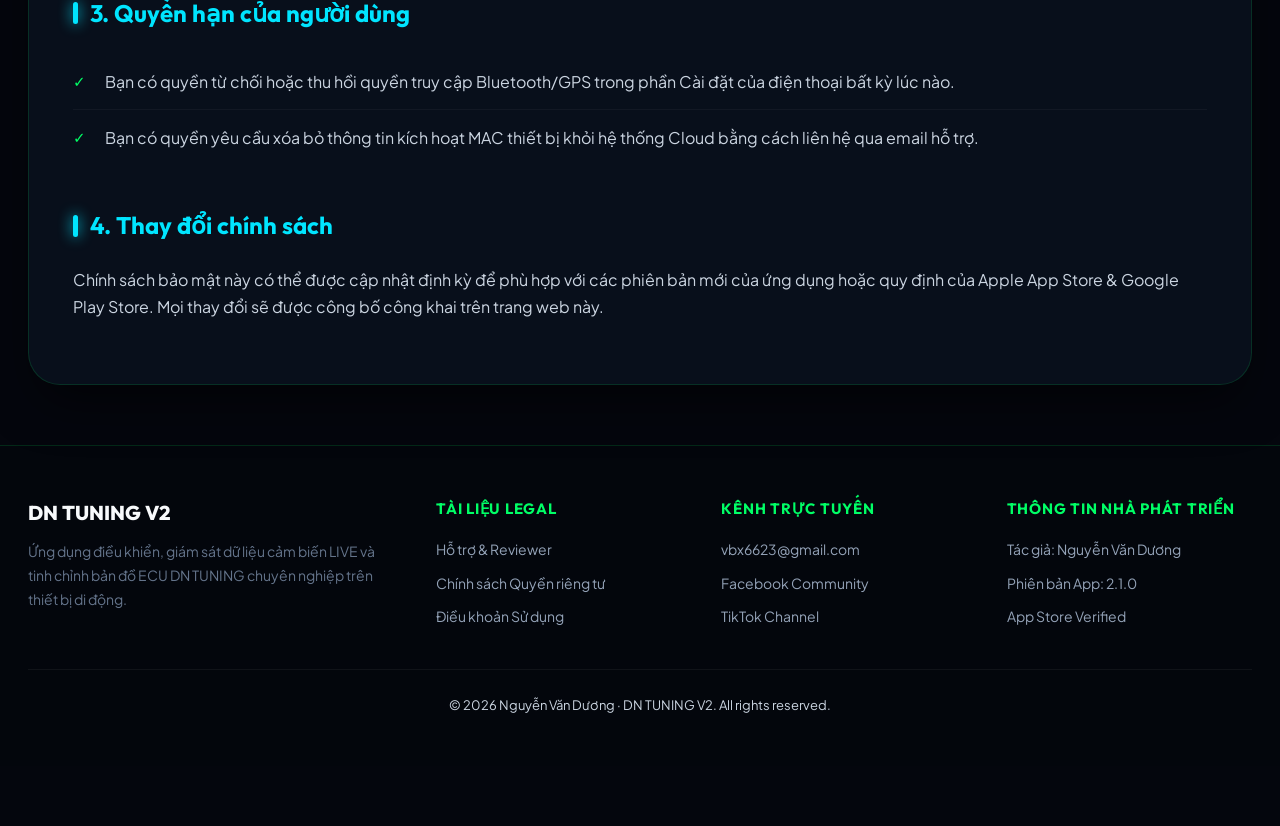
==== commit ed6c2b42: "fix(legal): sanitize public web content, removing internal code logic, byte lengths, and developer v" ====
--- a/privacy-policy.html
+++ b/privacy-policy.html
@@ -62,7 +62,7 @@
 
         <p class="hero-centered-desc">
           Cam kết bảo vệ tuyệt đối dữ liệu cá nhân, quyền truy cập phần cứng Bluetooth BLE / GPS vị trí 
-          và quy định lưu trữ bảo mật trên hệ thống điện toán mây Supabase Cloud.
+          và quy định lưu trữ bảo mật trên hệ thống điện toán mây.
         </p>
 
         <div class="cta-row">
@@ -98,10 +98,10 @@
       <h2>2. Lưu trữ và Bảo mật dữ liệu</h2>
       <ul>
         <li>
-          <strong>Lưu trữ trên thiết bị (AsyncStorage):</strong> Bản đồ tuning (Map 1–4), cấu hình chung và lịch sử cài đặt được lưu cục bộ an toàn trong bộ nhớ riêng của ứng dụng trên điện thoại.
+          <strong>Lưu trữ trên thiết bị:</strong> Bản đồ tuning (Map 1–4), cấu hình chung và lịch sử cài đặt được lưu cục bộ an toàn trong bộ nhớ riêng của ứng dụng trên điện thoại.
         </li>
         <li>
-          <strong>Đồng bộ Điện toán mây (Supabase Cloud):</strong> Thông tin địa chỉ MAC và trạng thái kích hoạt thiết bị được xác thực qua Supabase Cloud với kết nối mã hóa SSL/TLS an toàn.
+          <strong>Đồng bộ Điện toán mây:</strong> Thông tin địa chỉ MAC và trạng thái kích hoạt thiết bị được xác thực qua hệ thống điện toán mây với kết nối mã hóa SSL/TLS an toàn.
         </li>
         <li>
           <strong>Không chia sẻ bên thứ ba:</strong> Chúng tôi cam kết tuyệt đối không bán, chia sẻ hoặc tiết lộ bất kỳ dữ liệu cá nhân nào của bạn cho bất kỳ đối tác thương mại hoặc bên thứ ba nào khác.
--- a/assets/style.css
+++ b/assets/style.css
@@ -375,6 +375,104 @@
   font-weight: 600;
 }
 
+/* ── 14 APP SCREENSHOT GALLERY GRID ── */
+.gallery-section {
+  margin: 50px 0;
+}
+
+.gallery-grid {
+  display: grid;
+  grid-template-columns: repeat(2, 1fr);
+  gap: 20px;
+  margin-top: 28px;
+}
+
+@media (min-width: 640px) {
+  .gallery-grid {
+    grid-template-columns: repeat(3, 1fr);
+  }
+}
+
+@media (min-width: 1024px) {
+  .gallery-grid {
+    grid-template-columns: repeat(4, 1fr);
+  }
+}
+
+.gallery-card {
+  position: relative;
+  border-radius: var(--radius-md);
+  overflow: hidden;
+  background: var(--bg-surface);
+  border: 1px solid var(--border-subtle);
+  transition: all 0.3s cubic-bezier(0.4, 0, 0.2, 1);
+  display: flex;
+  flex-direction: column;
+}
+
+.gallery-card:hover {
+  border-color: var(--border-active);
+  transform: translateY(-6px) scale(1.02);
+  box-shadow: 0 20px 40px -10px var(--neon-green-glow);
+}
+
+.gallery-card-img-wrapper {
+  position: relative;
+  width: 100%;
+  padding-top: 177.78%; /* 9:16 Phone Aspect Ratio */
+  overflow: hidden;
+  background: #000;
+}
+
+.gallery-card-img-wrapper img {
+  position: absolute;
+  top: 0;
+  left: 0;
+  width: 100%;
+  height: 100%;
+  object-fit: cover;
+  transition: transform 0.4s ease;
+}
+
+.gallery-card:hover .gallery-card-img-wrapper img {
+  transform: scale(1.04);
+}
+
+.gallery-card-badge {
+  position: absolute;
+  top: 12px;
+  right: 12px;
+  padding: 4px 10px;
+  border-radius: var(--radius-pill);
+  background: rgba(0, 0, 0, 0.75);
+  border: 1px solid var(--border-subtle);
+  font-family: var(--font-head);
+  font-size: 0.75rem;
+  font-weight: 700;
+  color: var(--neon-green);
+  backdrop-filter: blur(8px);
+  z-index: 2;
+}
+
+.gallery-card-caption {
+  padding: 14px 16px;
+  background: var(--bg-card);
+  border-top: 1px solid var(--border-subtle);
+}
+
+.gallery-card-title {
+  font-family: var(--font-head);
+  font-size: 0.9375rem;
+  font-weight: 700;
+  color: var(--text-main);
+  margin-bottom: 2px;
+}
+
+.gallery-card-sub {
+  font-size: 0.75rem;
+  color: var(--text-dim);
+}
+
 /* ── STATS & HIGHLIGHTS GRID (4 COLUMNS DESKTOP) ── */
 .stats-grid {
   display: grid;
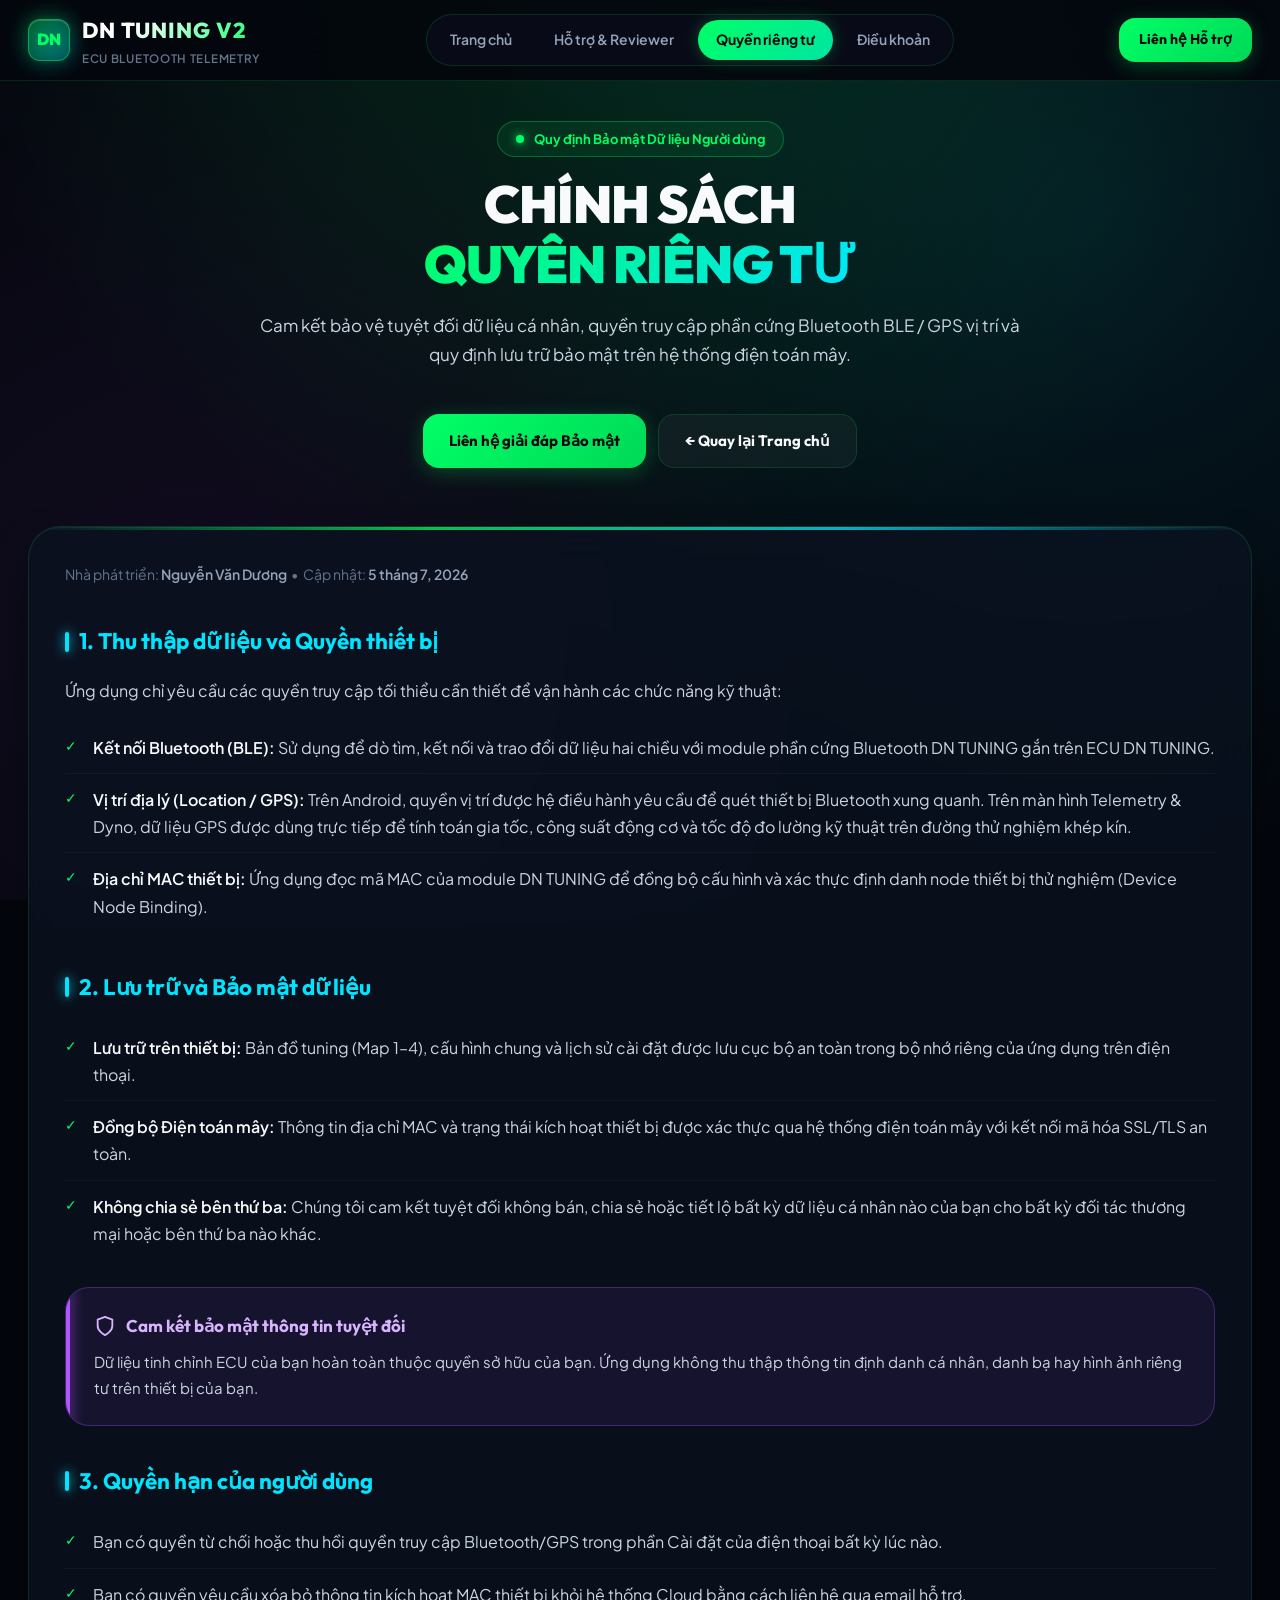
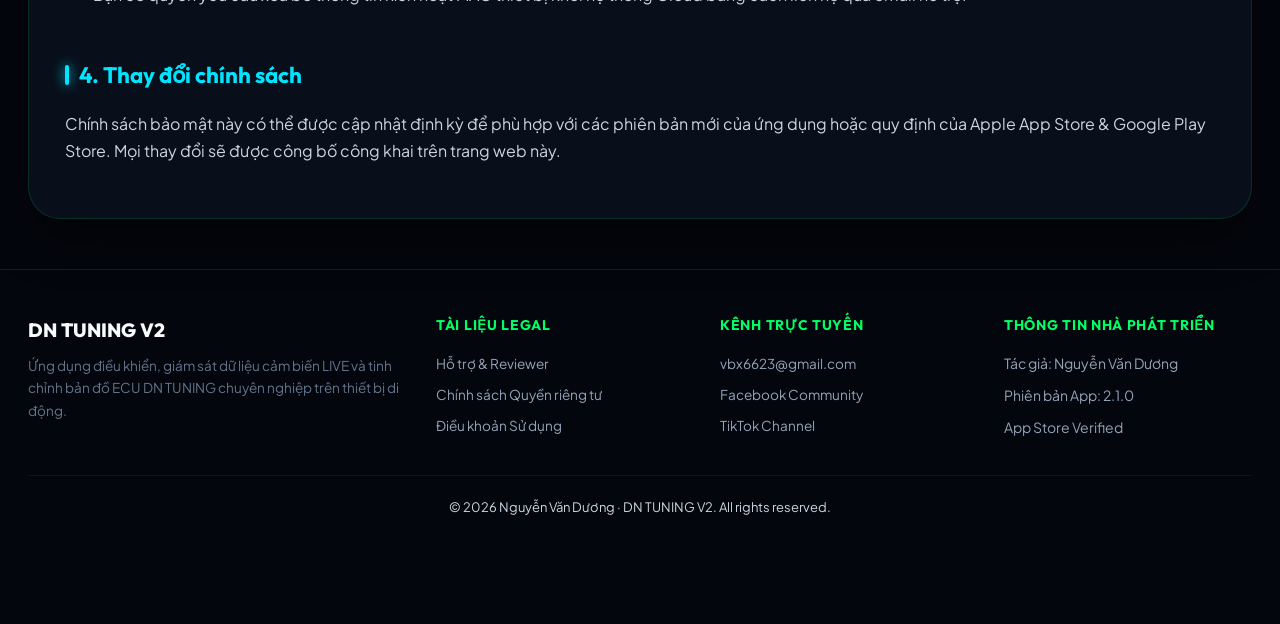
==== commit d76e1b5c: "docs: update legal pages to open source MIT license, terms of use and telemetry privacy" ====
--- a/privacy-policy.html
+++ b/privacy-policy.html
@@ -88,10 +88,10 @@
         <li>
           <strong>Vị trí địa lý (Location / GPS):</strong> 
           Trên Android, quyền vị trí được hệ điều hành yêu cầu để quét thiết bị Bluetooth xung quanh. 
-          Trên màn hình RACE, dữ liệu GPS được dùng trực tiếp để hiển thị tốc độ di chuyển (km/h) và tính toán thời gian gia tốc thực tế.
+          Trên màn hình Telemetry &amp; Dyno, dữ liệu GPS được dùng trực tiếp để tính toán gia tốc, công suất động cơ và tốc độ đo lường kỹ thuật trên đường thử nghiệm khép kín.
         </li>
         <li>
-          <strong>Địa chỉ MAC thiết bị:</strong> Ứng dụng đọc mã MAC của module DN TUNING để kiểm tra quyền kích hoạt bản quyền thiết bị đối tác (Partner Activation).
+          <strong>Địa chỉ MAC thiết bị:</strong> Ứng dụng đọc mã MAC của module DN TUNING để đồng bộ cấu hình và xác thực định danh node thiết bị thử nghiệm (Device Node Binding).
         </li>
       </ul>
 
--- a/assets/style.css
+++ b/assets/style.css
@@ -11,6 +11,7 @@
   --border-active: rgba(0, 255, 102, 0.45);
   --border-cyan: rgba(0, 229, 255, 0.35);
   --border-purple: rgba(176, 85, 255, 0.35);
+  --border-gold: rgba(255, 200, 0, 0.4);
   
   --text-main: #f8fafc;
   --text-body: #cbd5e1;
@@ -23,6 +24,7 @@
   --neon-cyan-glow: rgba(0, 229, 255, 0.25);
   --neon-purple: #b055ff;
   --neon-purple-glow: rgba(176, 85, 255, 0.25);
+  --neon-gold: #ffc800;
   
   --radius-sm: 8px;
   --radius-md: 16px;
@@ -44,6 +46,15 @@
 html {
   scroll-behavior: smooth;
   -webkit-text-size-adjust: 100%;
+  scrollbar-width: none !important; /* Hide scrollbar Firefox */
+  -ms-overflow-style: none !important; /* Hide scrollbar IE 10+ */
+}
+
+/* Hide scrollbar completely across all browsers */
+::-webkit-scrollbar {
+  display: none !important;
+  width: 0px !important;
+  height: 0px !important;
 }
 
 body {
@@ -62,21 +73,7 @@
   -moz-osx-font-smoothing: grayscale;
   text-rendering: optimizeLegibility;
   padding-bottom: 60px;
-}
-
-/* Custom Scrollbar */
-::-webkit-scrollbar {
-  width: 10px;
-}
-::-webkit-scrollbar-track {
-  background: var(--bg-deep);
-}
-::-webkit-scrollbar-thumb {
-  background: rgba(0, 255, 102, 0.25);
-  border-radius: 5px;
-}
-::-webkit-scrollbar-thumb:hover {
-  background: rgba(0, 255, 102, 0.5);
+  scrollbar-width: none !important;
 }
 
 .wrap {
@@ -88,43 +85,102 @@
 
 @media (max-width: 600px) {
   .wrap {
-    padding: 0 16px;
-  }
-}
-
-/* ── STICKY TOP HEADER & NAVIGATION BAR ── */
+    padding: 0 14px;
+  }
+}
+
+/* ── HEADER & NAVIGATION BAR ── */
 .header-sticky-wrapper {
-  position: sticky;
-  top: 0;
+  position: relative;
   z-index: 1000;
-  background: rgba(4, 6, 13, 0.85);
+  background: rgba(4, 6, 13, 0.95);
   border-bottom: 1px solid var(--border-subtle);
-  backdrop-filter: blur(20px);
-  -webkit-backdrop-filter: blur(20px);
-  margin-bottom: 40px;
+  margin-bottom: 24px;
+}
+
+@media (min-width: 992px) {
+  .header-sticky-wrapper {
+    position: sticky;
+    top: 0;
+    background: rgba(4, 6, 13, 0.88);
+    backdrop-filter: blur(20px);
+    -webkit-backdrop-filter: blur(20px);
+    margin-bottom: 40px;
+  }
 }
 
 .site-header {
-  height: 80px;
   display: flex;
   align-items: center;
   justify-content: space-between;
-  gap: 20px;
-}
-
-@media (max-width: 992px) {
+  gap: 16px;
+  padding: 14px 0;
+}
+
+@media (min-width: 992px) {
   .site-header {
-    height: auto;
-    padding: 16px 0;
+    height: 80px;
+    padding: 0;
+  }
+}
+
+/* Mobile Header Streamline (< 991px) */
+@media (max-width: 991px) {
+  .header-sticky-wrapper {
+    position: relative !important;
+    top: auto !important;
+    margin-bottom: 16px;
+    background: rgba(4, 6, 13, 0.98);
+  }
+
+  .site-header {
     flex-direction: column;
-    gap: 16px;
+    align-items: center;
+    gap: 8px;
+    padding: 10px 0;
+  }
+
+  .brand {
+    gap: 8px;
+  }
+  .brand-mark {
+    width: 36px;
+    height: 36px;
+    font-size: 14px;
+  }
+  .brand-name {
+    font-size: 1.15rem;
+  }
+  .brand-tag {
+    font-size: 0.65rem;
+  }
+
+  .nav {
+    display: flex;
+    flex-wrap: wrap;
+    justify-content: center;
+    border-radius: var(--radius-md);
+    gap: 3px;
+    padding: 4px 6px;
+    width: 100%;
+    background: rgba(15, 23, 42, 0.7);
+  }
+
+  .nav a {
+    padding: 5px 10px !important;
+    font-size: 0.75rem !important;
+  }
+
+  /* Hide header action button on mobile to save vertical space; hero section has download buttons right below */
+  .header-action {
+    display: none !important;
   }
 }
 
 .brand {
   display: flex;
   align-items: center;
-  gap: 14px;
+  gap: 12px;
   text-decoration: none;
 }
 
@@ -137,12 +193,12 @@
 
 .brand-mark-glow {
   position: absolute;
-  width: 46px;
-  height: 46px;
-  border-radius: 14px;
+  width: 44px;
+  height: 44px;
+  border-radius: 12px;
   background: linear-gradient(135deg, var(--neon-green), var(--neon-cyan));
   opacity: 0.4;
-  filter: blur(12px);
+  filter: blur(10px);
   animation: pulseGlow 3s ease-in-out infinite alternate;
 }
 
@@ -153,8 +209,8 @@
 
 .brand-mark {
   position: relative;
-  width: 44px;
-  height: 44px;
+  width: 42px;
+  height: 42px;
   border-radius: 12px;
   background: linear-gradient(135deg, rgba(0, 255, 102, 0.18), rgba(0, 229, 255, 0.18));
   border: 1px solid var(--border-active);
@@ -163,7 +219,7 @@
   align-items: center;
   justify-content: center;
   font-family: var(--font-head);
-  font-size: 17px;
+  font-size: 16px;
   font-weight: 900;
   color: var(--neon-green);
   box-shadow: inset 0 1px 1px rgba(255, 255, 255, 0.2);
@@ -176,7 +232,7 @@
 
 .brand-name {
   font-family: var(--font-head);
-  font-size: 1.4rem;
+  font-size: 1.35rem;
   font-weight: 800;
   letter-spacing: 0.04em;
   background: linear-gradient(135deg, #ffffff 30%, var(--neon-green) 100%);
@@ -185,7 +241,7 @@
 }
 
 .brand-tag {
-  font-size: 0.75rem;
+  font-size: 0.725rem;
   font-weight: 600;
   color: var(--text-dim);
   letter-spacing: 0.06em;
@@ -196,18 +252,10 @@
   display: flex;
   align-items: center;
   gap: 6px;
-  padding: 6px;
+  padding: 5px;
   background: rgba(10, 14, 26, 0.85);
   border: 1px solid var(--border-subtle);
   border-radius: var(--radius-pill);
-}
-
-@media (max-width: 600px) {
-  .nav {
-    flex-wrap: wrap;
-    justify-content: center;
-    border-radius: var(--radius-md);
-  }
 }
 
 .nav a {
@@ -245,12 +293,12 @@
   flex-direction: column;
   align-items: center;
   text-align: center;
-  margin-bottom: 60px;
+  margin-bottom: 44px;
 }
 
 .hero-centered-content {
   max-width: 880px;
-  margin: 0 auto 36px;
+  margin: 0 auto 28px;
   display: flex;
   flex-direction: column;
   align-items: center;
@@ -260,14 +308,14 @@
   display: inline-flex;
   align-items: center;
   gap: 10px;
-  padding: 7px 20px;
+  padding: 6px 18px;
   border-radius: var(--radius-pill);
   background: rgba(0, 255, 102, 0.08);
   border: 1px solid rgba(0, 255, 102, 0.28);
   font-size: 0.8125rem;
   font-weight: 700;
   color: var(--neon-green);
-  margin-bottom: 24px;
+  margin-bottom: 18px;
 }
 
 .status-dot {
@@ -287,17 +335,18 @@
 
 .hero-centered-title {
   font-family: var(--font-head);
-  font-size: 3.5rem;
+  font-size: 3.25rem;
   font-weight: 900;
   color: var(--text-main);
   line-height: 1.15;
   letter-spacing: -0.02em;
-  margin-bottom: 20px;
+  margin-bottom: 16px;
 }
 
 @media (max-width: 768px) {
   .hero-centered-title {
-    font-size: 2.25rem;
+    font-size: 1.75rem;
+    line-height: 1.25;
   }
 }
 
@@ -308,12 +357,20 @@
 }
 
 .hero-centered-desc {
-  font-size: 1.15rem;
+  font-size: 1.0625rem;
   font-weight: 400;
   color: var(--text-body);
-  line-height: 1.8;
-  margin-bottom: 32px;
+  line-height: 1.75;
+  margin-bottom: 24px;
   max-width: 760px;
+}
+
+@media (max-width: 768px) {
+  .hero-centered-desc {
+    font-size: 0.9375rem;
+    line-height: 1.6;
+    margin-bottom: 18px;
+  }
 }
 
 .hero-centered-image-wrapper {
@@ -322,9 +379,9 @@
   max-width: 980px;
   margin: 0 auto;
   border-radius: var(--radius-xl);
-  padding: 10px;
+  padding: 8px;
   background: linear-gradient(135deg, rgba(0, 255, 102, 0.25), rgba(0, 229, 255, 0.15), rgba(176, 85, 255, 0.25));
-  box-shadow: 0 35px 70px -15px rgba(0, 0, 0, 0.8);
+  box-shadow: 0 30px 60px -15px rgba(0, 0, 0, 0.8);
 }
 
 .hero-centered-image-card {
@@ -338,7 +395,7 @@
 .hero-centered-image-card img {
   width: 100%;
   height: auto;
-  max-height: 520px;
+  max-height: 500px;
   display: block;
   object-fit: cover;
   transition: transform 0.4s ease;
@@ -350,10 +407,10 @@
 
 .hero-image-overlay {
   position: absolute;
-  bottom: 20px;
-  left: 20px;
-  right: 20px;
-  padding: 16px 24px;
+  bottom: 16px;
+  left: 16px;
+  right: 16px;
+  padding: 14px 20px;
   border-radius: var(--radius-md);
   background: rgba(6, 10, 20, 0.88);
   border: 1px solid var(--border-subtle);
@@ -363,28 +420,169 @@
   justify-content: space-between;
 }
 
+@media (max-width: 600px) {
+  .hero-image-overlay {
+    flex-direction: column;
+    gap: 8px;
+    text-align: center;
+    padding: 10px 14px;
+  }
+}
+
 .overlay-title {
   font-family: var(--font-head);
-  font-size: 1rem;
+  font-size: 0.9375rem;
   font-weight: 800;
   color: var(--text-main);
 }
 .overlay-subtitle {
-  font-size: 0.8125rem;
+  font-size: 0.75rem;
   color: var(--neon-green);
   font-weight: 600;
 }
 
-/* ── 14 APP SCREENSHOT GALLERY GRID ── */
+/* ── PRICING & WARRANTY CARD SECTION ── */
+.pricing-section {
+  margin: 44px 0;
+}
+
+.pricing-grid {
+  display: grid;
+  grid-template-columns: 1fr;
+  gap: 24px;
+  margin-top: 24px;
+}
+
+@media (min-width: 860px) {
+  .pricing-grid {
+    grid-template-columns: 1fr 1fr;
+  }
+}
+
+.price-card {
+  position: relative;
+  padding: 32px 28px;
+  border-radius: var(--radius-xl);
+  background: var(--bg-card);
+  border: 1px solid var(--border-active);
+  backdrop-filter: blur(20px);
+  box-shadow: 0 20px 40px -10px var(--neon-green-glow);
+  display: flex;
+  flex-direction: column;
+  justify-content: space-between;
+}
+
+.price-header {
+  margin-bottom: 16px;
+}
+
+.price-badge-promo {
+  display: inline-flex;
+  align-items: center;
+  gap: 8px;
+  padding: 5px 12px;
+  border-radius: var(--radius-pill);
+  background: rgba(255, 200, 0, 0.12);
+  border: 1px solid var(--border-gold);
+  font-family: var(--font-head);
+  font-size: 0.775rem;
+  font-weight: 800;
+  color: var(--neon-gold);
+  margin-bottom: 12px;
+}
+
+.price-title {
+  font-family: var(--font-head);
+  font-size: 1.4rem;
+  font-weight: 800;
+  color: var(--text-main);
+  margin-bottom: 8px;
+}
+
+.price-amount-box {
+  display: flex;
+  align-items: baseline;
+  gap: 12px;
+  margin: 14px 0;
+}
+
+.price-main {
+  font-family: var(--font-head);
+  font-size: 2.5rem;
+  font-weight: 900;
+  color: var(--neon-green);
+  line-height: 1;
+}
+
+.price-original {
+  font-family: var(--font-head);
+  font-size: 1.15rem;
+  font-weight: 600;
+  color: var(--text-dim);
+  text-decoration: line-through;
+}
+
+.price-platform-tag {
+  font-size: 0.875rem;
+  color: var(--neon-cyan);
+  font-weight: 700;
+}
+
+/* Warranty Box */
+.warranty-card {
+  position: relative;
+  padding: 32px 28px;
+  border-radius: var(--radius-xl);
+  background: rgba(176, 85, 255, 0.06);
+  border: 1px solid rgba(176, 85, 255, 0.3);
+  backdrop-filter: blur(20px);
+  box-shadow: 0 20px 40px -10px var(--neon-purple-glow);
+}
+
+.warranty-badge {
+  display: inline-flex;
+  align-items: center;
+  gap: 8px;
+  padding: 5px 12px;
+  border-radius: var(--radius-pill);
+  background: rgba(176, 85, 255, 0.15);
+  border: 1px solid rgba(176, 85, 255, 0.4);
+  font-family: var(--font-head);
+  font-size: 0.775rem;
+  font-weight: 800;
+  color: #d8b4fe;
+  margin-bottom: 12px;
+}
+
+.warranty-title {
+  font-family: var(--font-head);
+  font-size: 1.4rem;
+  font-weight: 800;
+  color: var(--text-main);
+  margin-bottom: 12px;
+}
+
+.warranty-list li {
+  padding: 8px 0 8px 26px;
+  font-size: 0.875rem;
+  border-bottom: 1px solid rgba(255, 255, 255, 0.05);
+}
+
+.warranty-highlight {
+  color: var(--neon-green);
+  font-weight: 700;
+}
+
+/* ── 13 APP SCREENSHOT GALLERY GRID ── */
 .gallery-section {
-  margin: 50px 0;
+  margin: 44px 0;
 }
 
 .gallery-grid {
   display: grid;
   grid-template-columns: repeat(2, 1fr);
-  gap: 20px;
-  margin-top: 28px;
+  gap: 16px;
+  margin-top: 24px;
 }
 
 @media (min-width: 640px) {
@@ -396,6 +594,7 @@
 @media (min-width: 1024px) {
   .gallery-grid {
     grid-template-columns: repeat(4, 1fr);
+    gap: 20px;
   }
 }
 
@@ -412,8 +611,8 @@
 
 .gallery-card:hover {
   border-color: var(--border-active);
-  transform: translateY(-6px) scale(1.02);
-  box-shadow: 0 20px 40px -10px var(--neon-green-glow);
+  transform: translateY(-5px) scale(1.02);
+  box-shadow: 0 16px 32px -8px var(--neon-green-glow);
 }
 
 .gallery-card-img-wrapper {
@@ -440,14 +639,14 @@
 
 .gallery-card-badge {
   position: absolute;
-  top: 12px;
-  right: 12px;
-  padding: 4px 10px;
+  top: 10px;
+  right: 10px;
+  padding: 3px 8px;
   border-radius: var(--radius-pill);
   background: rgba(0, 0, 0, 0.75);
   border: 1px solid var(--border-subtle);
   font-family: var(--font-head);
-  font-size: 0.75rem;
+  font-size: 0.7rem;
   font-weight: 700;
   color: var(--neon-green);
   backdrop-filter: blur(8px);
@@ -455,21 +654,21 @@
 }
 
 .gallery-card-caption {
-  padding: 14px 16px;
+  padding: 12px 14px;
   background: var(--bg-card);
   border-top: 1px solid var(--border-subtle);
 }
 
 .gallery-card-title {
   font-family: var(--font-head);
-  font-size: 0.9375rem;
+  font-size: 0.875rem;
   font-weight: 700;
   color: var(--text-main);
   margin-bottom: 2px;
 }
 
 .gallery-card-sub {
-  font-size: 0.75rem;
+  font-size: 0.725rem;
   color: var(--text-dim);
 }
 
@@ -477,18 +676,19 @@
 .stats-grid {
   display: grid;
   grid-template-columns: repeat(2, 1fr);
-  gap: 20px;
-  margin-bottom: 55px;
+  gap: 16px;
+  margin-bottom: 48px;
 }
 
 @media (min-width: 992px) {
   .stats-grid {
     grid-template-columns: repeat(4, 1fr);
+    gap: 20px;
   }
 }
 
 .stat-card {
-  padding: 26px 24px;
+  padding: 22px 20px;
   border-radius: var(--radius-lg);
   background: var(--bg-card);
   border: 1px solid var(--border-subtle);
@@ -505,21 +705,21 @@
 
 .stat-value {
   font-family: var(--font-head);
-  font-size: 2rem;
+  font-size: 1.85rem;
   font-weight: 900;
   color: var(--neon-green);
-  margin-bottom: 6px;
+  margin-bottom: 4px;
 }
 
 .stat-label {
-  font-size: 0.9375rem;
-  font-weight: 700;
-  color: var(--text-main);
-  margin-bottom: 4px;
+  font-size: 0.875rem;
+  font-weight: 700;
+  color: var(--text-main);
+  margin-bottom: 2px;
 }
 
 .stat-desc {
-  font-size: 0.8125rem;
+  font-size: 0.775rem;
   color: var(--text-dim);
 }
 
@@ -527,13 +727,14 @@
 .showcase-grid {
   display: grid;
   grid-template-columns: 1fr;
-  gap: 24px;
-  margin: 40px 0;
+  gap: 20px;
+  margin: 36px 0;
 }
 
 @media (min-width: 768px) {
   .showcase-grid {
     grid-template-columns: repeat(2, 1fr);
+    gap: 24px;
   }
 }
 
@@ -554,25 +755,25 @@
 
 .showcase-card img {
   width: 100%;
-  height: 260px;
+  height: 240px;
   object-fit: cover;
   display: block;
 }
 
 .showcase-card-body {
-  padding: 22px 24px;
+  padding: 20px 22px;
 }
 
 .showcase-card-title {
   font-family: var(--font-head);
-  font-size: 1.2rem;
+  font-size: 1.15rem;
   font-weight: 700;
   color: var(--text-main);
   margin-bottom: 6px;
 }
 
 .showcase-card-desc {
-  font-size: 0.875rem;
+  font-size: 0.85rem;
   color: var(--text-muted);
 }
 
@@ -582,19 +783,19 @@
   background: var(--bg-card);
   border: 1px solid var(--border-subtle);
   border-radius: var(--radius-xl);
-  padding: 44px;
+  padding: 36px;
   backdrop-filter: blur(20px);
   -webkit-backdrop-filter: blur(20px);
   box-shadow: 
     0 25px 50px -12px rgba(0, 0, 0, 0.6),
     inset 0 1px 0 rgba(255, 255, 255, 0.06);
-  margin-bottom: 36px;
+  margin-bottom: 32px;
   overflow: hidden;
 }
 
 @media (max-width: 768px) {
   .card {
-    padding: 26px 20px;
+    padding: 24px 18px;
   }
 }
 
@@ -611,18 +812,18 @@
 
 .page-title {
   font-family: var(--font-head);
-  font-size: 2.5rem;
+  font-size: 2.25rem;
   font-weight: 800;
   color: var(--text-main);
-  margin-bottom: 14px;
+  margin-bottom: 12px;
   line-height: 1.2;
   letter-spacing: -0.02em;
 }
 
 .meta {
-  font-size: 0.9375rem;
+  font-size: 0.875rem;
   color: var(--text-dim);
-  margin-bottom: 28px;
+  margin-bottom: 24px;
 }
 .meta strong {
   color: var(--text-muted);
@@ -630,24 +831,25 @@
 }
 
 .lead {
-  font-size: 1.125rem;
+  font-size: 1.0625rem;
   font-weight: 400;
   color: var(--text-body);
-  margin-bottom: 34px;
-  line-height: 1.8;
+  margin-bottom: 28px;
+  line-height: 1.75;
 }
 
 /* ── 3-COLUMN DESKTOP FEATURE / DOCUMENT LINK GRID ── */
 .link-grid {
   display: grid;
   grid-template-columns: 1fr;
-  gap: 24px;
-  margin: 36px 0;
+  gap: 20px;
+  margin: 32px 0;
 }
 
 @media (min-width: 992px) {
   .link-grid {
     grid-template-columns: repeat(3, 1fr);
+    gap: 24px;
   }
 }
 
@@ -656,7 +858,7 @@
   display: flex;
   flex-direction: column;
   justify-content: space-between;
-  padding: 32px 28px;
+  padding: 28px 24px;
   border-radius: var(--radius-lg);
   background: rgba(255, 255, 255, 0.02);
   border: 1px solid var(--border-subtle);
@@ -667,21 +869,21 @@
 .link-card:hover {
   border-color: var(--border-active);
   background: var(--bg-card-hover);
-  transform: translateY(-5px);
-  box-shadow: 0 20px 40px -10px rgba(0, 255, 102, 0.22);
+  transform: translateY(-4px);
+  box-shadow: 0 16px 32px -8px rgba(0, 255, 102, 0.2);
 }
 
 .link-card-header {
   display: flex;
   align-items: center;
   justify-content: space-between;
-  margin-bottom: 22px;
+  margin-bottom: 18px;
 }
 
 .link-card-icon {
-  width: 54px;
-  height: 54px;
-  border-radius: 16px;
+  width: 48px;
+  height: 48px;
+  border-radius: 14px;
   background: rgba(0, 255, 102, 0.1);
   border: 1px solid rgba(0, 255, 102, 0.25);
   display: flex;
@@ -694,19 +896,19 @@
 .link-card:hover .link-card-icon {
   background: var(--neon-green);
   color: var(--bg-deep);
-  box-shadow: 0 0 24px var(--neon-green-glow);
+  box-shadow: 0 0 20px var(--neon-green-glow);
 }
 
 .link-card-arrow {
-  width: 36px;
-  height: 36px;
+  width: 32px;
+  height: 32px;
   border-radius: 50%;
   background: rgba(255, 255, 255, 0.04);
   display: flex;
   align-items: center;
   justify-content: center;
   color: var(--text-dim);
-  font-size: 18px;
+  font-size: 16px;
   transition: all 0.2s ease;
 }
 
@@ -718,23 +920,23 @@
 
 .link-card-title {
   font-family: var(--font-head);
-  font-size: 1.35rem;
-  font-weight: 700;
-  color: var(--text-main);
-  margin-bottom: 10px;
+  font-size: 1.25rem;
+  font-weight: 700;
+  color: var(--text-main);
+  margin-bottom: 8px;
 }
 
 .link-card-desc {
-  font-size: 0.9375rem;
+  font-size: 0.875rem;
   color: var(--text-muted);
-  line-height: 1.7;
+  line-height: 1.65;
 }
 
 /* ── ECU COMPATIBILITY TABLE ── */
 .table-responsive {
   width: 100%;
   overflow-x: auto;
-  margin: 30px 0;
+  margin: 24px 0;
   border-radius: var(--radius-md);
   border: 1px solid var(--border-subtle);
 }
@@ -743,7 +945,7 @@
   width: 100%;
   border-collapse: collapse;
   text-align: left;
-  font-size: 0.9375rem;
+  font-size: 0.875rem;
 }
 
 .ecu-table th {
@@ -751,12 +953,12 @@
   color: var(--neon-green);
   font-family: var(--font-head);
   font-weight: 700;
-  padding: 16px 20px;
+  padding: 14px 18px;
   border-bottom: 1px solid var(--border-subtle);
 }
 
 .ecu-table td {
-  padding: 16px 20px;
+  padding: 14px 18px;
   border-bottom: 1px solid rgba(255, 255, 255, 0.04);
   color: var(--text-body);
 }
@@ -774,8 +976,8 @@
   display: flex;
   flex-wrap: wrap;
   justify-content: center;
-  gap: 14px;
-  margin-top: 24px;
+  gap: 12px;
+  margin-top: 20px;
 }
 
 .btn {
@@ -783,10 +985,10 @@
   align-items: center;
   justify-content: center;
   gap: 10px;
-  padding: 15px 30px;
+  padding: 13px 26px;
   border-radius: var(--radius-md);
   font-family: var(--font-head);
-  font-size: 1rem;
+  font-size: 0.9375rem;
   font-weight: 700;
   text-decoration: none;
   cursor: pointer;
@@ -796,12 +998,12 @@
 .btn-primary {
   background: linear-gradient(135deg, var(--neon-green), #00d957);
   color: var(--bg-deep);
-  box-shadow: 0 4px 24px var(--neon-green-glow);
+  box-shadow: 0 4px 20px var(--neon-green-glow);
 }
 
 .btn-primary:hover {
   transform: translateY(-2px);
-  box-shadow: 0 8px 32px rgba(0, 255, 102, 0.4);
+  box-shadow: 0 8px 28px rgba(0, 255, 102, 0.4);
   color: var(--bg-deep);
   text-decoration: none;
 }
@@ -823,39 +1025,39 @@
 /* ── HEADINGS & TEXT STYLES ── */
 h2 {
   font-family: var(--font-head);
-  font-size: 1.5rem;
+  font-size: 1.4rem;
   font-weight: 700;
   color: var(--neon-cyan);
-  margin: 40px 0 20px;
-  display: flex;
-  align-items: center;
-  gap: 12px;
+  margin: 36px 0 16px;
+  display: flex;
+  align-items: center;
+  gap: 10px;
 }
 
 h2::before {
   content: "";
   display: inline-block;
-  width: 5px;
-  height: 22px;
+  width: 4px;
+  height: 20px;
   background: var(--neon-cyan);
-  border-radius: 3px;
-  box-shadow: 0 0 14px var(--neon-cyan);
+  border-radius: 2px;
+  box-shadow: 0 0 12px var(--neon-cyan);
 }
 
 p {
-  margin-bottom: 20px;
+  margin-bottom: 18px;
   color: var(--text-body);
 }
 
 ul, ol {
-  margin-bottom: 28px;
+  margin-bottom: 24px;
   padding-left: 0;
   list-style: none;
 }
 
 ul li {
   position: relative;
-  padding: 14px 0 14px 32px;
+  padding: 12px 0 12px 28px;
   color: var(--text-body);
   border-bottom: 1px solid rgba(255, 255, 255, 0.04);
 }
@@ -867,9 +1069,9 @@
   content: "✓";
   position: absolute;
   left: 0;
-  top: 14px;
+  top: 12px;
   font-weight: 800;
-  font-size: 15px;
+  font-size: 14px;
   color: var(--neon-green);
 }
 
@@ -884,7 +1086,7 @@
 ol li {
   counter-increment: custom-counter;
   position: relative;
-  padding: 14px 0 14px 40px;
+  padding: 12px 0 12px 36px;
   color: var(--text-body);
   border-bottom: 1px solid rgba(255, 255, 255, 0.04);
 }
@@ -892,14 +1094,14 @@
   content: counter(custom-counter);
   position: absolute;
   left: 0;
-  top: 14px;
-  width: 26px;
-  height: 26px;
+  top: 12px;
+  width: 24px;
+  height: 24px;
   border-radius: 50%;
   background: rgba(0, 229, 255, 0.12);
   border: 1px solid rgba(0, 229, 255, 0.35);
   color: var(--neon-cyan);
-  font-size: 13px;
+  font-size: 12px;
   font-weight: 700;
   display: flex;
   align-items: center;
@@ -908,11 +1110,11 @@
 
 /* ── ALERT & INFO BOX ── */
 .info-box {
-  padding: 28px 32px;
+  padding: 24px 28px;
   border-radius: var(--radius-lg);
   background: rgba(176, 85, 255, 0.08);
   border: 1px solid rgba(176, 85, 255, 0.3);
-  margin: 32px 0;
+  margin: 28px 0;
   position: relative;
   overflow: hidden;
 }
@@ -923,39 +1125,39 @@
   left: 0;
   top: 0;
   bottom: 0;
-  width: 5px;
+  width: 4px;
   background: var(--neon-purple);
-  box-shadow: 0 0 16px var(--neon-purple);
+  box-shadow: 0 0 14px var(--neon-purple);
 }
 
 .info-box-title {
   font-family: var(--font-head);
-  font-size: 1.15rem;
+  font-size: 1.0625rem;
   font-weight: 700;
   color: #d8b4fe;
   margin-bottom: 8px;
   display: flex;
   align-items: center;
-  gap: 12px;
+  gap: 10px;
 }
 
 .info-box p {
   color: var(--text-body);
   margin-bottom: 0;
   font-size: 0.9375rem;
-  line-height: 1.8;
+  line-height: 1.75;
 }
 
 /* ── FAQ ACCORDION SECTION ── */
 .faq-grid {
   display: grid;
   grid-template-columns: 1fr;
-  gap: 18px;
-  margin: 30px 0;
+  gap: 16px;
+  margin: 24px 0;
 }
 
 .faq-item {
-  padding: 24px;
+  padding: 20px 22px;
   border-radius: var(--radius-md);
   background: rgba(255, 255, 255, 0.02);
   border: 1px solid var(--border-subtle);
@@ -963,13 +1165,13 @@
 
 .faq-question {
   font-family: var(--font-head);
-  font-size: 1.125rem;
-  font-weight: 700;
-  color: var(--text-main);
-  margin-bottom: 10px;
-  display: flex;
-  align-items: center;
-  gap: 10px;
+  font-size: 1.0625rem;
+  font-weight: 700;
+  color: var(--text-main);
+  margin-bottom: 8px;
+  display: flex;
+  align-items: center;
+  gap: 8px;
 }
 
 .faq-question::before {
@@ -981,23 +1183,23 @@
 .faq-answer {
   font-size: 0.9375rem;
   color: var(--text-muted);
-  line-height: 1.7;
-  padding-left: 26px;
+  line-height: 1.65;
+  padding-left: 24px;
 }
 
 /* ── MULTI-COLUMN FOOTER ── */
 .site-footer-wrapper {
   border-top: 1px solid var(--border-subtle);
   background: rgba(4, 6, 13, 0.9);
-  padding: 50px 0 30px;
-  margin-top: 60px;
+  padding: 44px 0 28px;
+  margin-top: 50px;
 }
 
 .footer-grid {
   display: grid;
   grid-template-columns: 1fr;
-  gap: 40px;
-  margin-bottom: 40px;
+  gap: 36px;
+  margin-bottom: 36px;
 }
 
 @media (min-width: 768px) {
@@ -1008,24 +1210,24 @@
 
 .footer-brand-title {
   font-family: var(--font-head);
-  font-size: 1.25rem;
+  font-size: 1.2rem;
   font-weight: 800;
   color: var(--text-main);
-  margin-bottom: 10px;
+  margin-bottom: 8px;
 }
 
 .footer-brand-desc {
+  font-size: 0.85rem;
+  color: var(--text-dim);
+  line-height: 1.65;
+}
+
+.footer-col-title {
+  font-family: var(--font-head);
   font-size: 0.875rem;
-  color: var(--text-dim);
-  line-height: 1.7;
-}
-
-.footer-col-title {
-  font-family: var(--font-head);
-  font-size: 0.9375rem;
   font-weight: 700;
   color: var(--neon-green);
-  margin-bottom: 16px;
+  margin-bottom: 14px;
   text-transform: uppercase;
   letter-spacing: 0.05em;
 }
@@ -1033,13 +1235,13 @@
 .footer-links-col {
   display: flex;
   flex-direction: column;
-  gap: 10px;
+  gap: 8px;
 }
 
 .footer-links-col a {
   color: var(--text-muted);
   text-decoration: none;
-  font-size: 0.875rem;
+  font-size: 0.85rem;
   transition: color 0.2s ease;
 }
 
@@ -1049,7 +1251,7 @@
 
 .footer-bottom {
   text-align: center;
-  padding-top: 24px;
+  padding-top: 20px;
   border-top: 1px solid rgba(255, 255, 255, 0.05);
   font-size: 0.8125rem;
   color: var(--text-dim);
